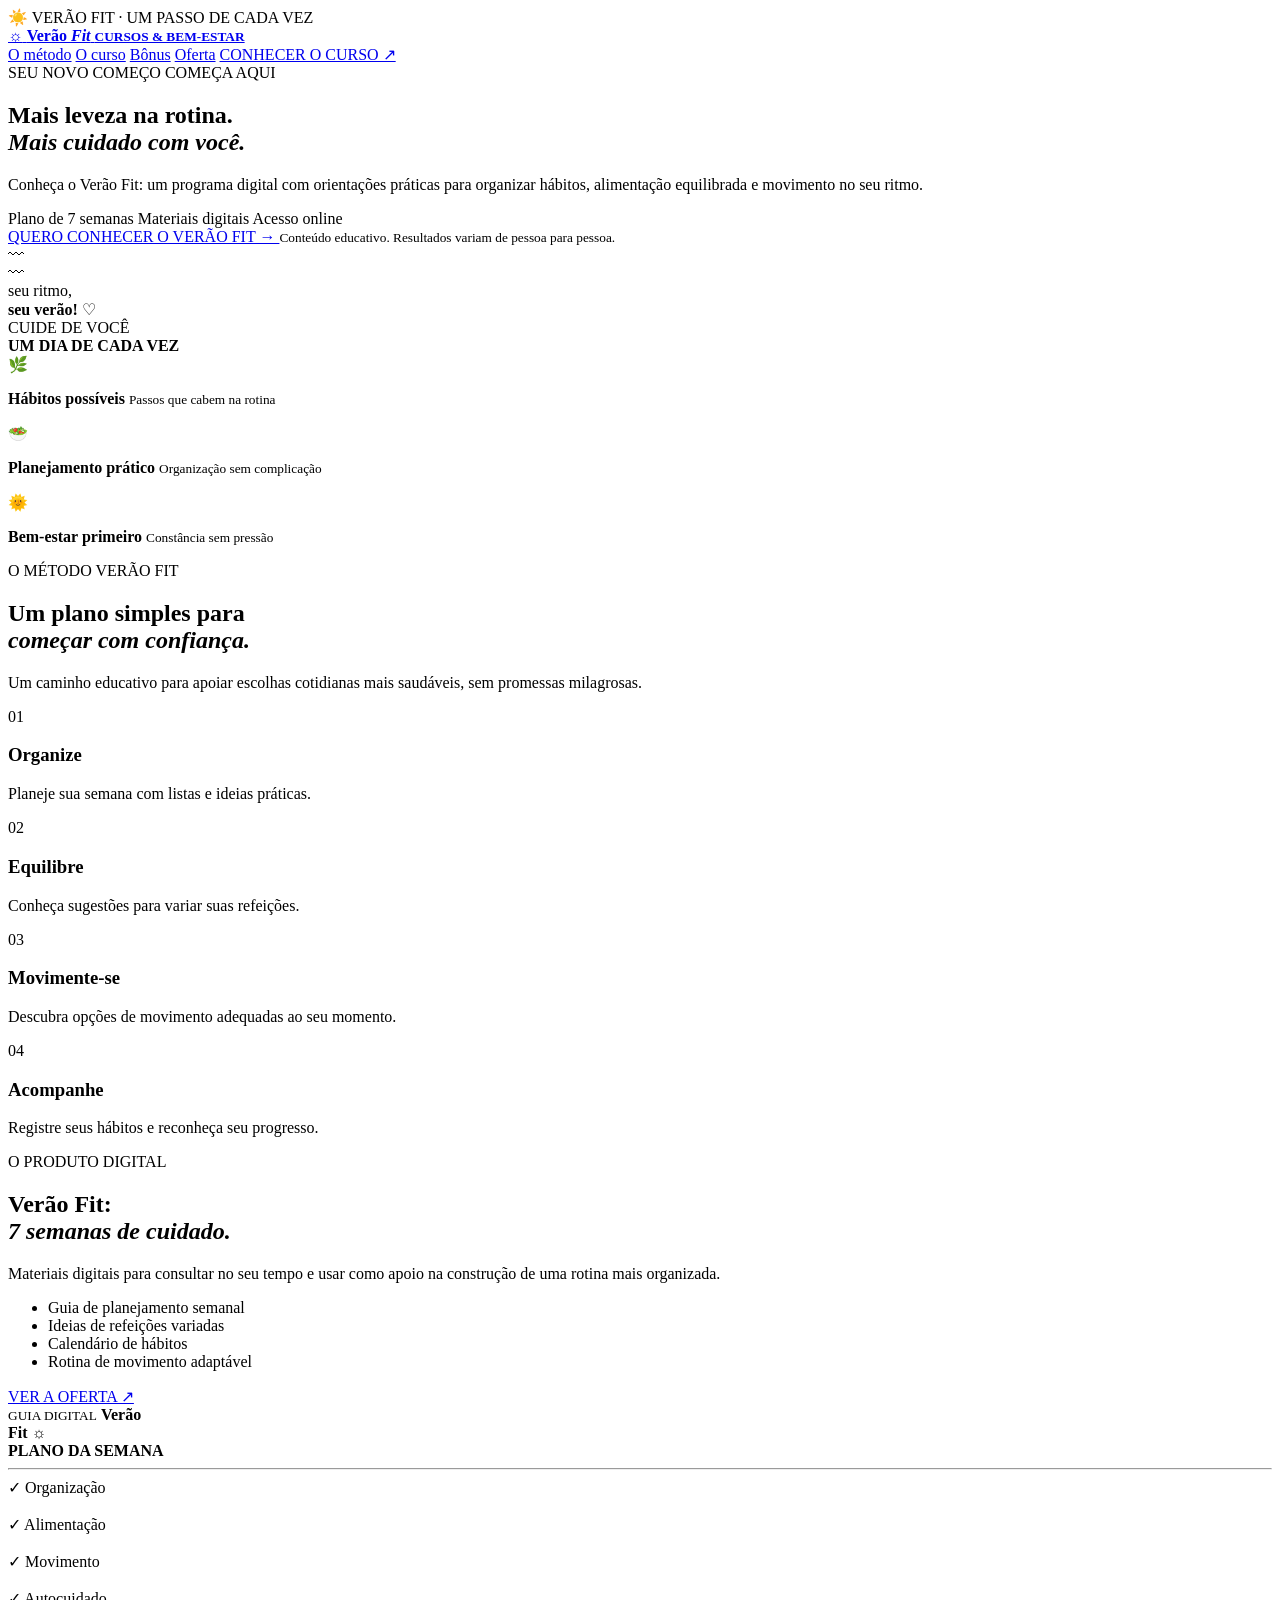
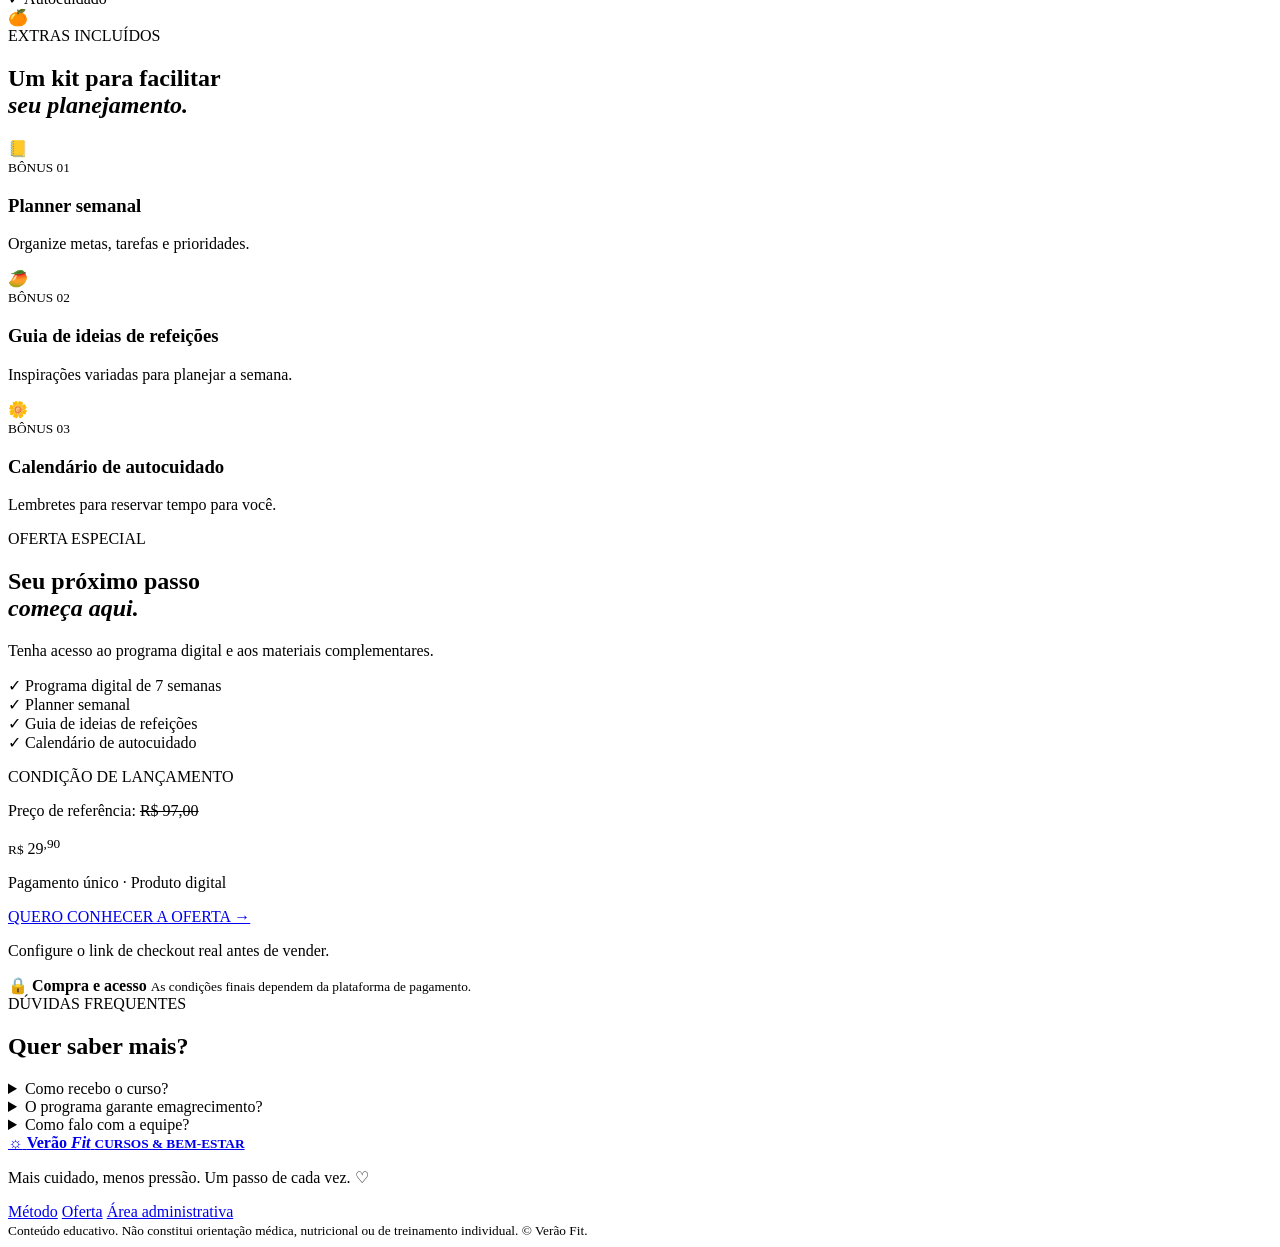
==== index.html @ 5f048719 "Add initial HTML structure for Verão Fit website" ====
<!DOCTYPE html>
<html lang="pt-BR">
<head>
  <meta charset="UTF-8">
  <meta name="viewport" content="width=device-width, initial-scale=1.0">
  <meta name="theme-color" content="#ff4f68">

  <title>Verão Fit | Cursos e Bem-estar</title>

  <link rel="stylesheet" href="style.css">
</head>

<body>

  <div class="topline">
    ☀️ VERÃO FIT · UM PASSO DE CADA VEZ
  </div>

  <header class="header">

    <a class="logo" href="index.html">
      <span>☼</span>
      <b>
        Verão <i>Fit</i>
        <small>CURSOS & BEM-ESTAR</small>
      </b>
    </a>

    <nav class="nav">
      <a href="#metodo">O método</a>
      <a href="#conteudo">O curso</a>
      <a href="#bonus">Bônus</a>
      <a href="#oferta">Oferta</a>
      <a class="btn btn-mini" href="#oferta">
        CONHECER O CURSO ↗
      </a>
    </nav>

  </header>

  <main>

    <section class="hero" id="inicio">

      <div class="hero-content">

        <span class="pill">
          SEU NOVO COMEÇO COMEÇA AQUI
        </span>

        <h1>
          Mais leveza na rotina.<br>
          <em>Mais cuidado com você.</em>
        </h1>

        <p>
          Conheça o Verão Fit: um programa digital com
          orientações práticas para organizar hábitos,
          alimentação equilibrada e movimento no seu ritmo.
        </p>

        <div class="hero-tags">
          <span>Plano de 7 semanas</span>
          <span>Materiais digitais</span>
          <span>Acesso online</span>
        </div>

        <a class="btn" href="#oferta">
          QUERO CONHECER O VERÃO FIT →
        </a>

        <small class="note">
          Conteúdo educativo. Resultados variam de pessoa para pessoa.
        </small>

      </div>

      <div class="hero-visual">

        <div class="sun"></div>
        <div class="palm-leaf leaf-a">〰</div>
        <div class="palm-leaf leaf-b">〰</div>
        <div class="ocean"></div>
        <div class="beach"></div>

        <div class="sticker">
          seu ritmo,<br>
          <strong>seu verão!</strong> ♡
        </div>

        <div class="visual-label">
          CUIDE DE VOCÊ<br>
          <b>UM DIA DE CADA VEZ</b>
        </div>

      </div>

    </section>

    <section class="benefits">

      <div>
        <span>🌿</span>
        <p>
          <b>Hábitos possíveis</b>
          <small>Passos que cabem na rotina</small>
        </p>
      </div>

      <div>
        <span>🥗</span>
        <p>
          <b>Planejamento prático</b>
          <small>Organização sem complicação</small>
        </p>
      </div>

      <div>
        <span>🌞</span>
        <p>
          <b>Bem-estar primeiro</b>
          <small>Constância sem pressão</small>
        </p>
      </div>

    </section>

    <section class="section" id="metodo">

      <div class="section-title">

        <label>O MÉTODO VERÃO FIT</label>

        <h2>
          Um plano simples para<br>
          <em>começar com confiança.</em>
        </h2>

        <p>
          Um caminho educativo para apoiar escolhas
          cotidianas mais saudáveis, sem promessas milagrosas.
        </p>

      </div>

      <div class="steps">

        <article>
          <span>01</span>
          <h3>Organize</h3>
          <p>
            Planeje sua semana com listas e ideias práticas.
          </p>
        </article>

        <article>
          <span>02</span>
          <h3>Equilibre</h3>
          <p>
            Conheça sugestões para variar suas refeições.
          </p>
        </article>

        <article>
          <span>03</span>
          <h3>Movimente-se</h3>
          <p>
            Descubra opções de movimento adequadas ao seu momento.
          </p>
        </article>

        <article>
          <span>04</span>
          <h3>Acompanhe</h3>
          <p>
            Registre seus hábitos e reconheça seu progresso.
          </p>
        </article>

      </div>

    </section>

    <section class="course" id="conteudo">

      <div>

        <label>O PRODUTO DIGITAL</label>

        <h2>
          Verão Fit:<br>
          <em>7 semanas de cuidado.</em>
        </h2>

        <p>
          Materiais digitais para consultar no seu tempo
          e usar como apoio na construção de uma rotina
          mais organizada.
        </p>

        <ul>
          <li>Guia de planejamento semanal</li>
          <li>Ideias de refeições variadas</li>
          <li>Calendário de hábitos</li>
          <li>Rotina de movimento adaptável</li>
        </ul>

        <a class="btn btn-yellow" href="#oferta">
          VER A OFERTA ↗
        </a>

      </div>

      <div class="product-art">

        <div class="book">
          <small>GUIA DIGITAL</small>
          <b>Verão<br>Fit</b>
          <span>☼</span>
          <div class="waves"></div>
        </div>

        <div class="phone">
          <div class="speaker"></div>

          <b>PLANO DA SEMANA</b>
          <hr>

          ✓ Organização<br><br>
          ✓ Alimentação<br><br>
          ✓ Movimento<br><br>
          ✓ Autocuidado
        </div>

        <div class="fruit">🍊</div>

      </div>

    </section>

    <section class="section bonus" id="bonus">

      <div class="section-title">

        <label>EXTRAS INCLUÍDOS</label>

        <h2>
          Um kit para facilitar<br>
          <em>seu planejamento.</em>
        </h2>

      </div>

      <div class="bonus-grid">

        <article>
          <span>📒</span>
          <div>
            <small>BÔNUS 01</small>
            <h3>Planner semanal</h3>
            <p>Organize metas, tarefas e prioridades.</p>
          </div>
        </article>

        <article>
          <span>🥭</span>
          <div>
            <small>BÔNUS 02</small>
            <h3>Guia de ideias de refeições</h3>
            <p>Inspirações variadas para planejar a semana.</p>
          </div>
        </article>

        <article>
          <span>🌼</span>
          <div>
            <small>BÔNUS 03</small>
            <h3>Calendário de autocuidado</h3>
            <p>Lembretes para reservar tempo para você.</p>
          </div>
        </article>

      </div>

    </section>

    <section class="offer" id="oferta">

      <div>

        <label>OFERTA ESPECIAL</label>

        <h2>
          Seu próximo passo<br>
          <em>começa aqui.</em>
        </h2>

        <p>
          Tenha acesso ao programa digital e aos
          materiais complementares.
        </p>

        <p class="offer-check">
          ✓ Programa digital de 7 semanas<br>
          ✓ Planner semanal<br>
          ✓ Guia de ideias de refeições<br>
          ✓ Calendário de autocuidado
        </p>

      </div>

      <div class="price-card">

        <span class="offer-tag">
          CONDIÇÃO DE LANÇAMENTO
        </span>

        <p class="old">
          Preço de referência:
          <s>R$ 97,00</s>
        </p>

        <div class="price">
          <small>R$</small> 29<sup>,90</sup>
        </div>

        <p class="pay-caption">
          Pagamento único · Produto digital
        </p>

        <a class="btn full" id="buy-link" href="#contato">
          QUERO CONHECER A OFERTA →
        </a>

        <p class="micro">
          Configure o link de checkout real antes de vender.
        </p>

        <div class="safe">
          🔒
          <span>
            <b>Compra e acesso</b>
            <small>
              As condições finais dependem da plataforma de pagamento.
            </small>
          </span>
        </div>

      </div>

    </section>

    <section class="faq section">

      <div class="section-title">
        <label>DÚVIDAS FREQUENTES</label>
        <h2>Quer saber mais?</h2>
      </div>

      <details>
        <summary>Como recebo o curso?</summary>
        <p>
          O acesso deve ser configurado na plataforma de venda escolhida.
        </p>
      </details>

      <details>
        <summary>O programa garante emagrecimento?</summary>
        <p>
          Não há garantia de perda de peso. O conteúdo é educativo
          e não substitui acompanhamento individual de profissionais de saúde.
        </p>
      </details>

      <details>
        <summary>Como falo com a equipe?</summary>
        <p>
          Adicione seu e-mail ou canal oficial de atendimento
          antes de publicar o site.
        </p>
      </details>

    </section>

  </main>

  <footer class="footer">

    <a class="logo foot-logo" href="#inicio">
      <span>☼</span>
      <b>
        Verão <i>Fit</i>
        <small>CURSOS & BEM-ESTAR</small>
      </b>
    </a>

    <p>
      Mais cuidado, menos pressão.
      Um passo de cada vez. ♡
    </p>

    <div>
      <a href="#metodo">Método</a>
      <a href="#oferta">Oferta</a>
      <a href="admin-login.html">Área administrativa</a>
    </div>

    <small class="legal">
      Conteúdo educativo. Não constitui orientação médica,
      nutricional ou de treinamento individual.
      © <span id="year"></span> Verão Fit.
    </small>

  </footer>

  <script src="js/site.js"></script>

</body>
</html>
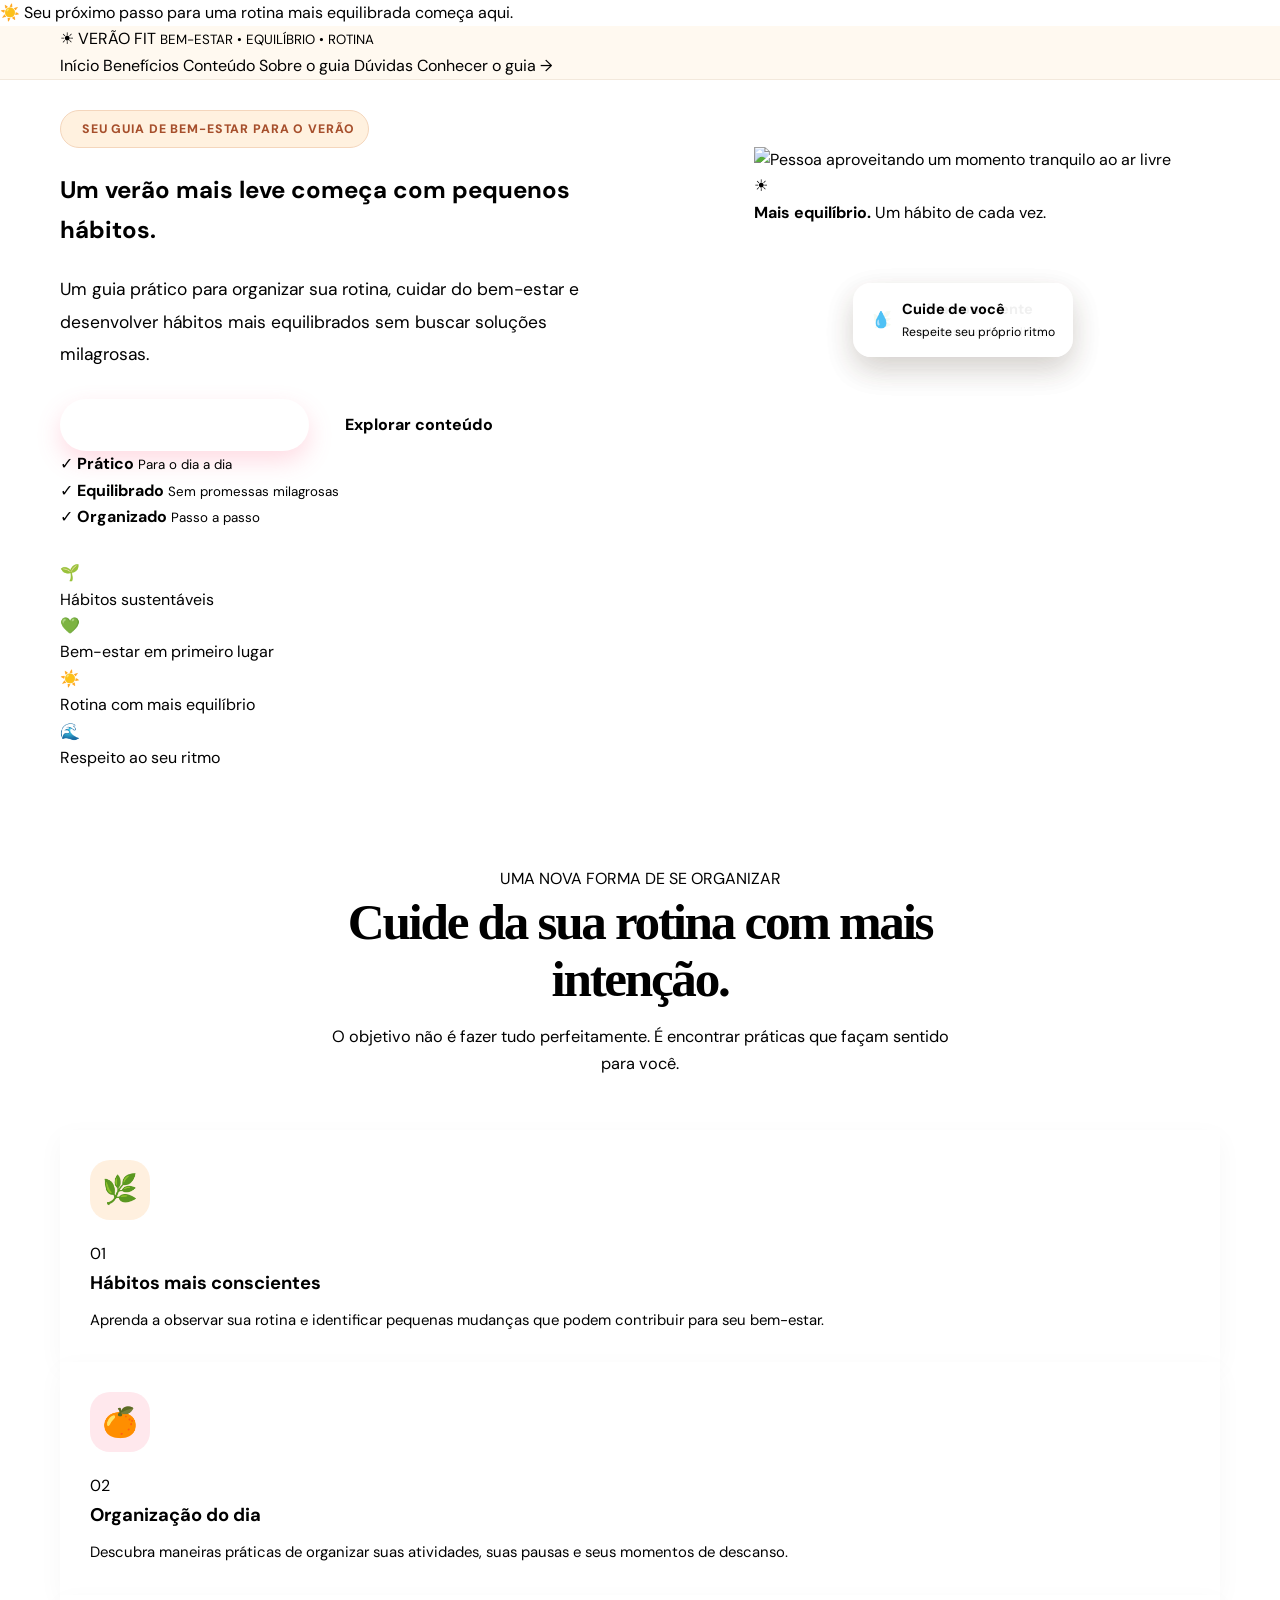
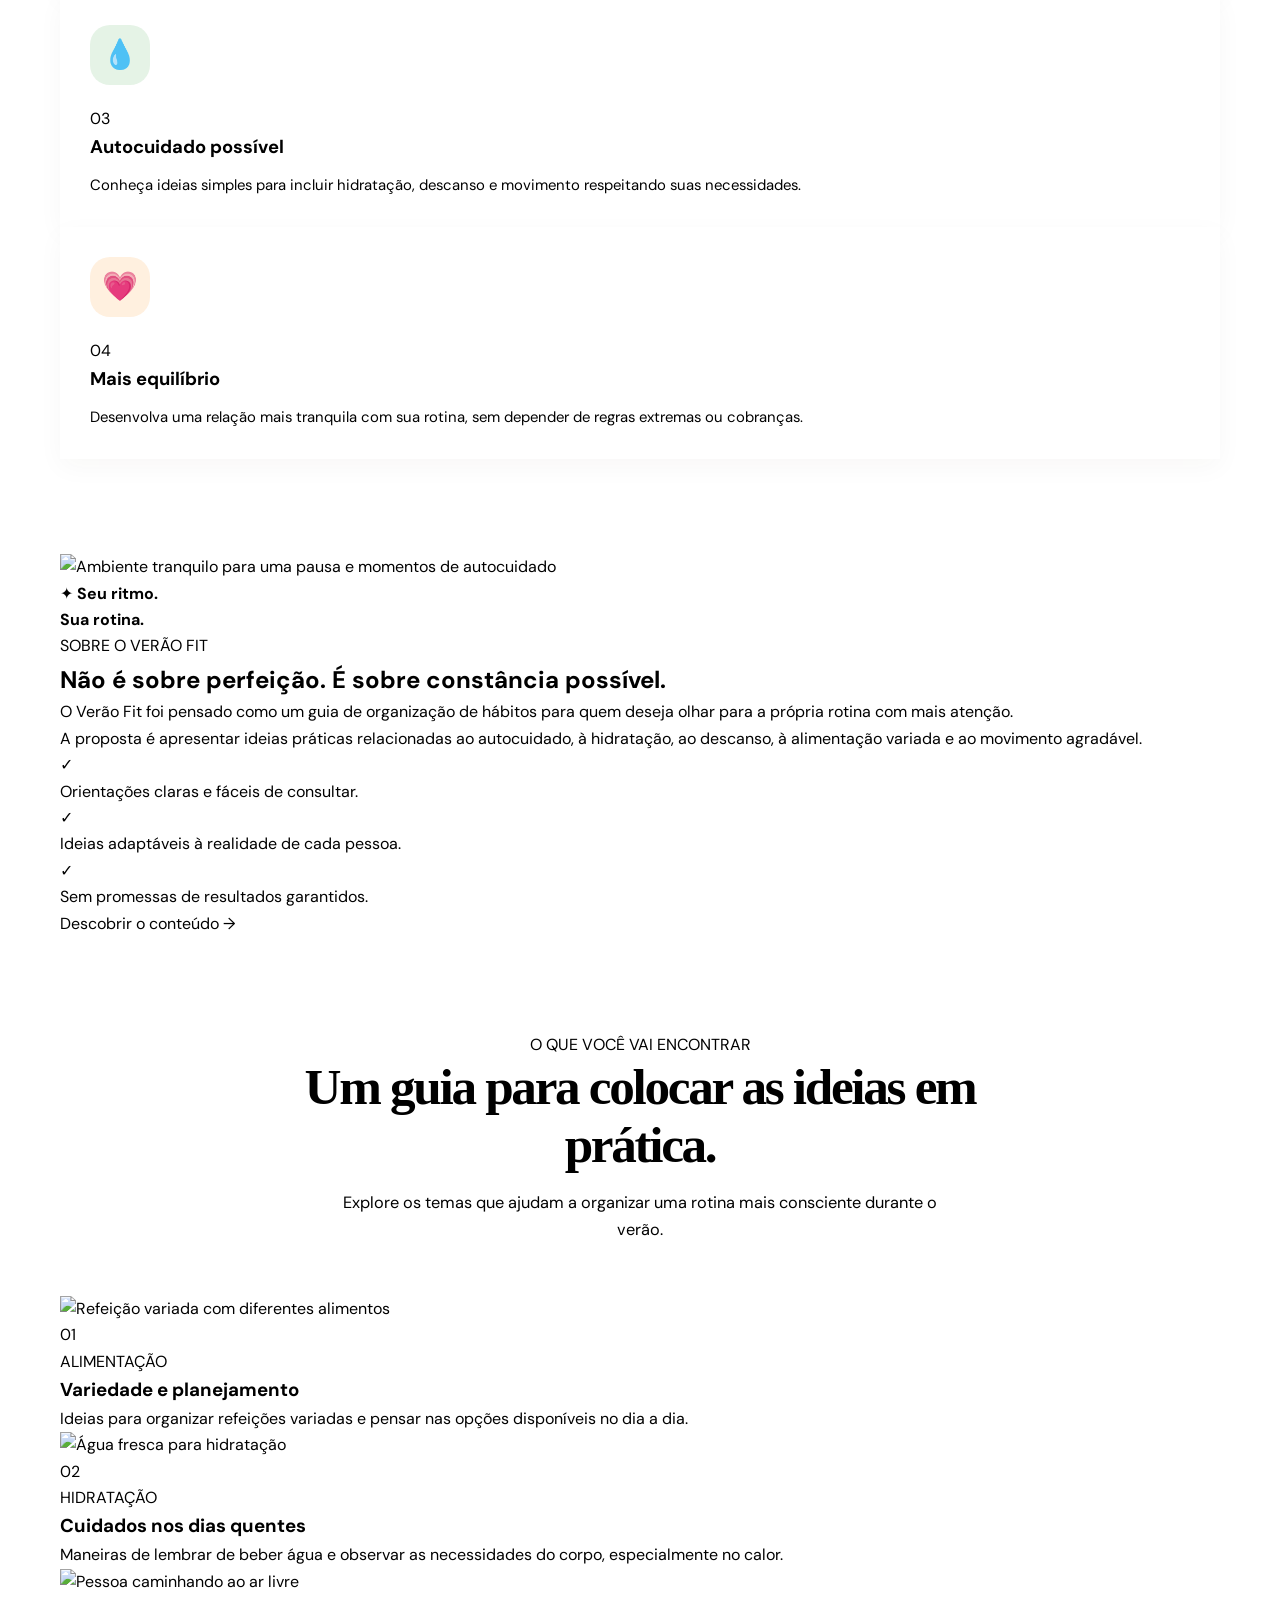
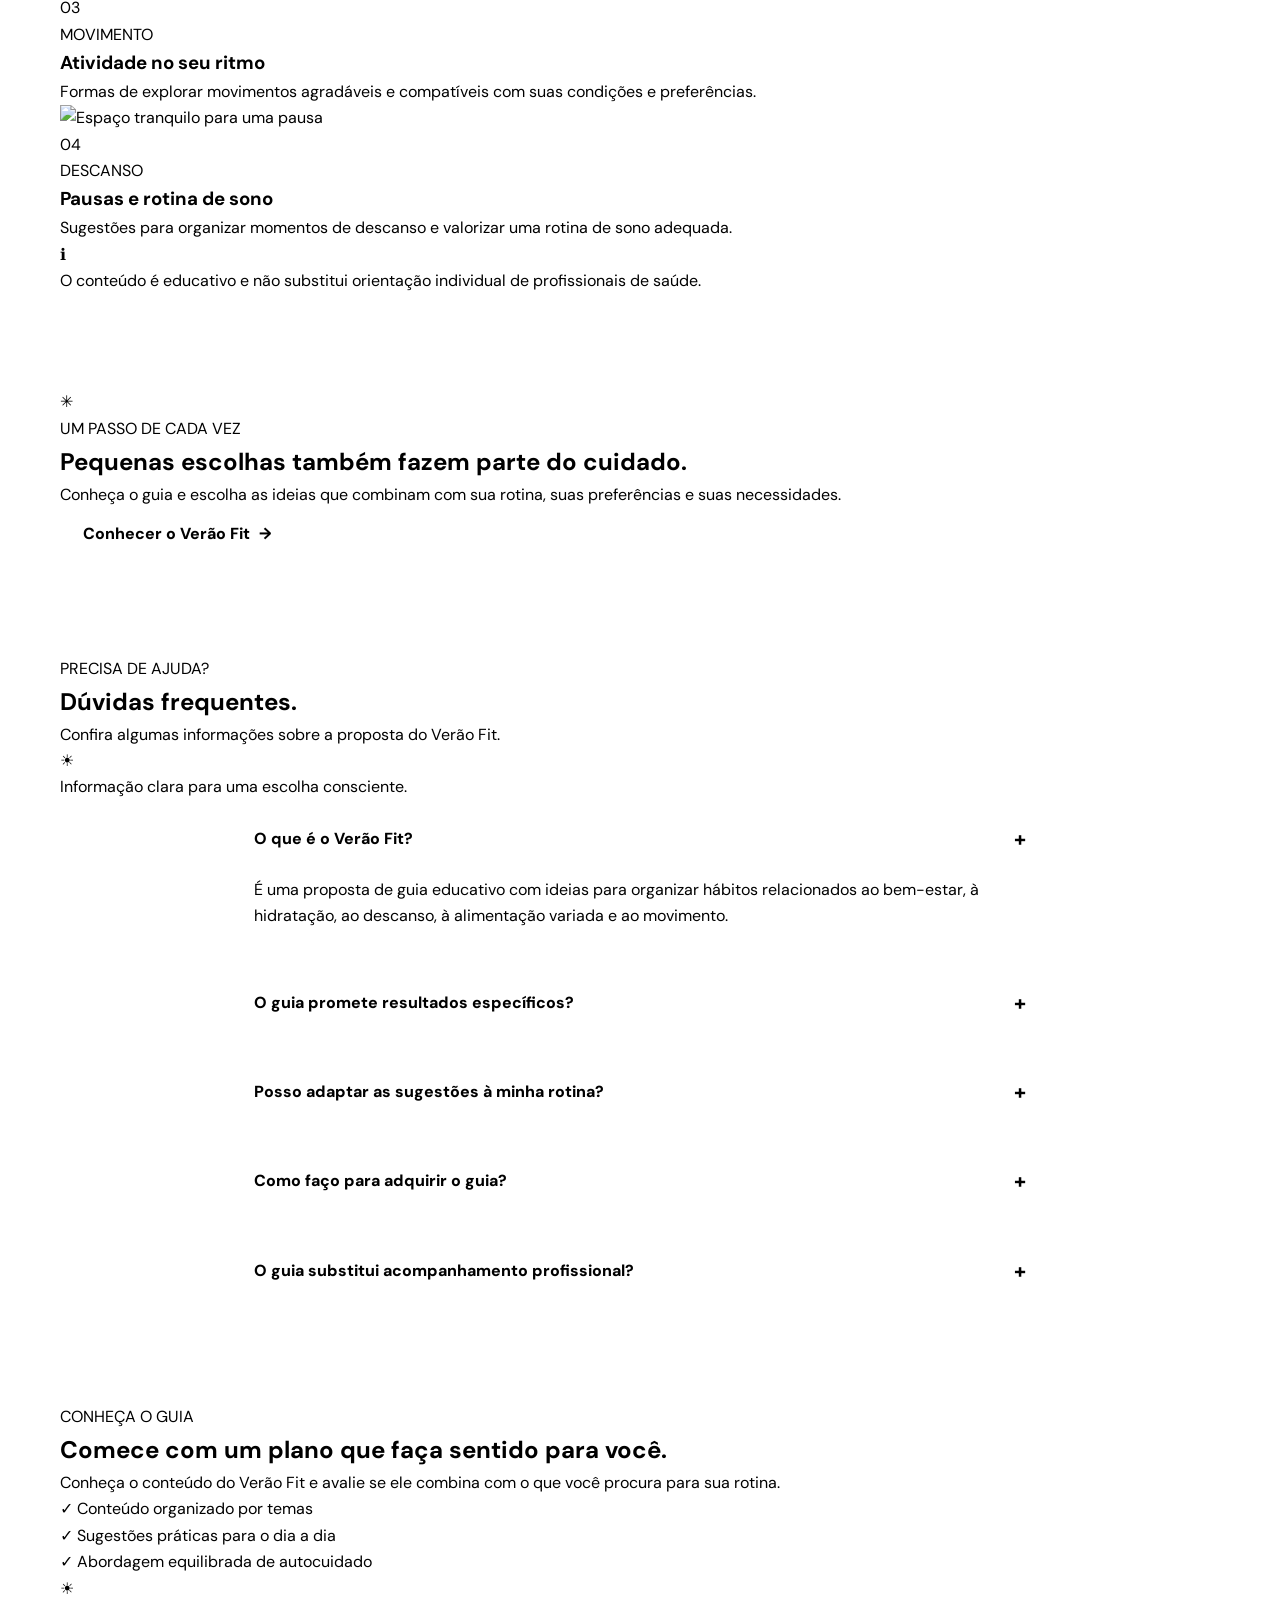
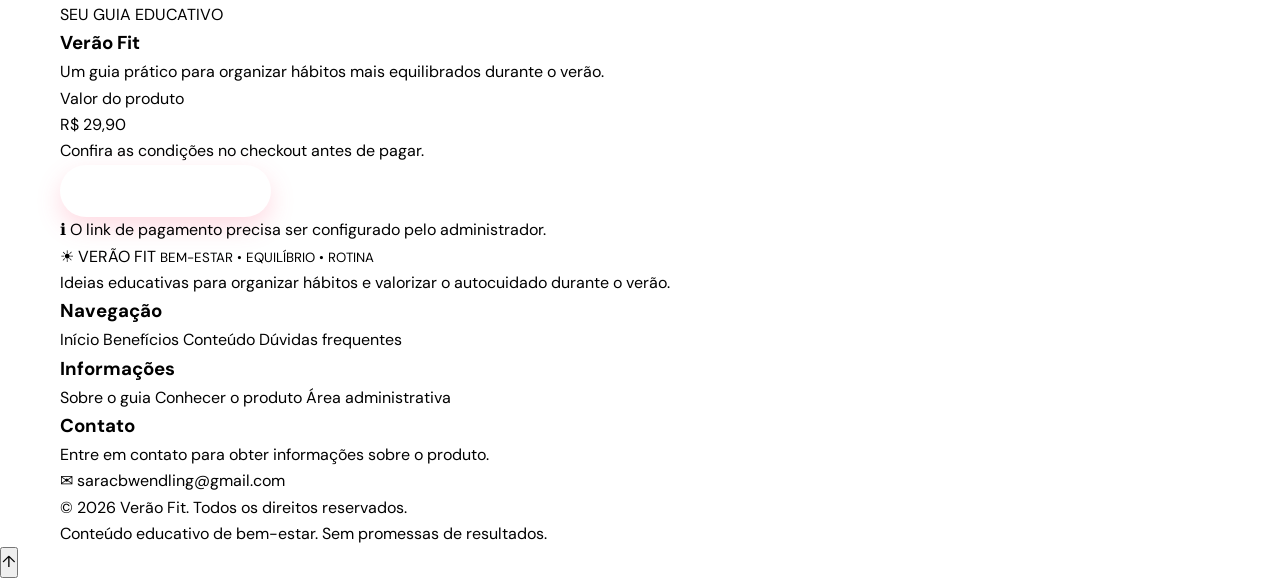
==== commit e9eb8b51: "Change greeting from 'Hello' to 'Goodbye'" ====
--- a/index.html
+++ b/index.html
@@ -3,417 +3,947 @@
 <head>
   <meta charset="UTF-8">
   <meta name="viewport" content="width=device-width, initial-scale=1.0">
-  <meta name="theme-color" content="#ff4f68">
-
-  <title>Verão Fit | Cursos e Bem-estar</title>
+
+  <meta
+    name="description"
+    content="Conheça o Verão Fit: um guia prático para organizar hábitos equilibrados, cuidar do bem-estar e aproveitar o verão com mais disposição."
+  >
+
+  <meta name="theme-color" content="#123c32">
+
+  <title>Verão Fit | Hábitos equilibrados para o verão</title>
 
   <link rel="stylesheet" href="style.css">
+  <link rel="icon" href="data:,">
+
+  <link rel="preconnect" href="https://fonts.googleapis.com">
+  <link rel="preconnect" href="https://fonts.gstatic.com" crossorigin>
+
+  <link
+    href="https://fonts.googleapis.com/css2?family=DM+Sans:wght@400;500;600;700&family=Manrope:wght@400;500;600;700;800&display=swap"
+    rel="stylesheet"
+  >
 </head>
 
 <body>
 
-  <div class="topline">
-    ☀️ VERÃO FIT · UM PASSO DE CADA VEZ
+  <!-- BARRA SUPERIOR -->
+  <div class="announcement-bar">
+    <p>
+      ☀️ Seu próximo passo para uma rotina mais equilibrada começa aqui.
+    </p>
   </div>
 
-  <header class="header">
-
-    <a class="logo" href="index.html">
-      <span>☼</span>
-      <b>
-        Verão <i>Fit</i>
-        <small>CURSOS & BEM-ESTAR</small>
-      </b>
-    </a>
-
-    <nav class="nav">
-      <a href="#metodo">O método</a>
-      <a href="#conteudo">O curso</a>
-      <a href="#bonus">Bônus</a>
-      <a href="#oferta">Oferta</a>
-      <a class="btn btn-mini" href="#oferta">
-        CONHECER O CURSO ↗
+  <!-- CABEÇALHO -->
+  <header class="site-header">
+
+    <div class="container header-container">
+
+      <a href="#inicio" class="brand" aria-label="Verão Fit - Início">
+
+        <span class="brand-icon">☀</span>
+
+        <span class="brand-text">
+          VERÃO FIT
+          <small>BEM-ESTAR • EQUILÍBRIO • ROTINA</small>
+        </span>
+
       </a>
-    </nav>
+
+      <button
+        type="button"
+        id="mobile-menu-button"
+        class="mobile-menu-button"
+        aria-label="Abrir menu"
+        aria-expanded="false"
+        aria-controls="nav-links"
+      >
+        ☰
+      </button>
+
+      <nav id="nav-links" class="main-navigation">
+
+        <a href="#inicio">Início</a>
+
+        <a href="#beneficios">Benefícios</a>
+
+        <a href="#conteudo">Conteúdo</a>
+
+        <a href="#sobre">Sobre o guia</a>
+
+        <a href="#duvidas">Dúvidas</a>
+
+        <a href="#comprar" class="nav-cta">
+          Conhecer o guia
+          <span>→</span>
+        </a>
+
+      </nav>
+
+    </div>
 
   </header>
 
   <main>
 
-    <section class="hero" id="inicio">
-
-      <div class="hero-content">
-
-        <span class="pill">
-          SEU NOVO COMEÇO COMEÇA AQUI
-        </span>
-
-        <h1>
-          Mais leveza na rotina.<br>
-          <em>Mais cuidado com você.</em>
-        </h1>
+    <!-- HERO -->
+    <section class="hero-section" id="inicio">
+
+      <div class="container hero-grid">
+
+        <div class="hero-content">
+
+          <span class="eyebrow">
+            <span class="eyebrow-dot"></span>
+            SEU GUIA DE BEM-ESTAR PARA O VERÃO
+          </span>
+
+          <h1>
+            Um verão mais leve começa com
+            <span>pequenos hábitos.</span>
+          </h1>
+
+          <p class="hero-description" data-course-description>
+            Um guia prático para organizar sua rotina, cuidar do bem-estar
+            e desenvolver hábitos mais equilibrados sem buscar soluções
+            milagrosas.
+          </p>
+
+          <div class="hero-actions">
+
+            <a href="#comprar" class="button button-primary">
+              Quero conhecer o guia
+              <span>→</span>
+            </a>
+
+            <a href="#conteudo" class="button button-secondary">
+              Explorar conteúdo
+            </a>
+
+          </div>
+
+          <div class="hero-highlights">
+
+            <div class="hero-highlight">
+              <span class="highlight-icon">✓</span>
+
+              <span>
+                <strong>Prático</strong>
+                <small>Para o dia a dia</small>
+              </span>
+            </div>
+
+            <div class="hero-highlight">
+              <span class="highlight-icon">✓</span>
+
+              <span>
+                <strong>Equilibrado</strong>
+                <small>Sem promessas milagrosas</small>
+              </span>
+            </div>
+
+            <div class="hero-highlight">
+              <span class="highlight-icon">✓</span>
+
+              <span>
+                <strong>Organizado</strong>
+                <small>Passo a passo</small>
+              </span>
+            </div>
+
+          </div>
+
+        </div>
+
+        <!-- IMAGEM PRINCIPAL -->
+        <div class="hero-visual">
+
+          <div class="hero-image-frame">
+
+            <img
+              src="https://images.unsplash.com/photo-1506126613408-eca07ce68773?auto=format&fit=crop&w=1100&q=85"
+              alt="Pessoa aproveitando um momento tranquilo ao ar livre"
+              class="hero-image"
+              fetchpriority="high"
+            >
+
+            <div class="hero-image-overlay"></div>
+
+            <div class="hero-image-caption">
+
+              <span class="caption-icon">☀</span>
+
+              <div>
+                <strong>Mais equilíbrio.</strong>
+                <span>Um hábito de cada vez.</span>
+              </div>
+
+            </div>
+
+          </div>
+
+          <div class="floating-card floating-card-top">
+            <span class="floating-card-icon">🌿</span>
+
+            <div>
+              <strong>Rotina consciente</strong>
+              <small>Pequenas escolhas diárias</small>
+            </div>
+          </div>
+
+          <div class="floating-card floating-card-bottom">
+            <span class="floating-card-icon">💧</span>
+
+            <div>
+              <strong>Cuide de você</strong>
+              <small>Respeite seu próprio ritmo</small>
+            </div>
+          </div>
+
+          <div class="hero-decoration hero-decoration-one"></div>
+          <div class="hero-decoration hero-decoration-two"></div>
+
+        </div>
+
+      </div>
+
+      <div class="hero-bottom-decoration"></div>
+
+    </section>
+
+    <!-- FAIXA DE VALORES -->
+    <section class="values-strip" aria-label="Valores do Verão Fit">
+
+      <div class="container values-grid">
+
+        <div class="value-item">
+          <span>🌱</span>
+          <p>Hábitos sustentáveis</p>
+        </div>
+
+        <div class="value-item">
+          <span>💚</span>
+          <p>Bem-estar em primeiro lugar</p>
+        </div>
+
+        <div class="value-item">
+          <span>☀️</span>
+          <p>Rotina com mais equilíbrio</p>
+        </div>
+
+        <div class="value-item">
+          <span>🌊</span>
+          <p>Respeito ao seu ritmo</p>
+        </div>
+
+      </div>
+
+    </section>
+
+    <!-- BENEFÍCIOS -->
+    <section class="section benefits-section" id="beneficios">
+
+      <div class="container">
+
+        <div class="section-heading">
+
+          <span class="section-label">
+            UMA NOVA FORMA DE SE ORGANIZAR
+          </span>
+
+          <h2>
+            Cuide da sua rotina com
+            <span>mais intenção.</span>
+          </h2>
+
+          <p>
+            O objetivo não é fazer tudo perfeitamente.
+            É encontrar práticas que façam sentido para você.
+          </p>
+
+        </div>
+
+        <div class="benefits-grid">
+
+          <article class="benefit-card">
+
+            <div class="benefit-icon icon-green">
+              🌿
+            </div>
+
+            <span class="benefit-number">01</span>
+
+            <h3>Hábitos mais conscientes</h3>
+
+            <p>
+              Aprenda a observar sua rotina e identificar pequenas
+              mudanças que podem contribuir para seu bem-estar.
+            </p>
+
+            <div class="benefit-bottom-line"></div>
+
+          </article>
+
+          <article class="benefit-card">
+
+            <div class="benefit-icon icon-orange">
+              🍊
+            </div>
+
+            <span class="benefit-number">02</span>
+
+            <h3>Organização do dia</h3>
+
+            <p>
+              Descubra maneiras práticas de organizar suas atividades,
+              suas pausas e seus momentos de descanso.
+            </p>
+
+            <div class="benefit-bottom-line"></div>
+
+          </article>
+
+          <article class="benefit-card">
+
+            <div class="benefit-icon icon-blue">
+              💧
+            </div>
+
+            <span class="benefit-number">03</span>
+
+            <h3>Autocuidado possível</h3>
+
+            <p>
+              Conheça ideias simples para incluir hidratação,
+              descanso e movimento respeitando suas necessidades.
+            </p>
+
+            <div class="benefit-bottom-line"></div>
+
+          </article>
+
+          <article class="benefit-card">
+
+            <div class="benefit-icon icon-pink">
+              💗
+            </div>
+
+            <span class="benefit-number">04</span>
+
+            <h3>Mais equilíbrio</h3>
+
+            <p>
+              Desenvolva uma relação mais tranquila com sua rotina,
+              sem depender de regras extremas ou cobranças.
+            </p>
+
+            <div class="benefit-bottom-line"></div>
+
+          </article>
+
+        </div>
+
+      </div>
+
+    </section>
+
+    <!-- BANNER EDITORIAL -->
+    <section class="editorial-section" id="sobre">
+
+      <div class="container editorial-grid">
+
+        <div class="editorial-visual">
+
+          <img
+            src="https://images.unsplash.com/photo-1499209974431-9dddcece7f88?auto=format&fit=crop&w=1000&q=85"
+            alt="Ambiente tranquilo para uma pausa e momentos de autocuidado"
+            loading="lazy"
+          >
+
+          <div class="editorial-sticker">
+            <span>✦</span>
+            <strong>Seu ritmo.<br>Sua rotina.</strong>
+          </div>
+
+        </div>
+
+        <div class="editorial-content">
+
+          <span class="section-label">
+            SOBRE O VERÃO FIT
+          </span>
+
+          <h2>
+            Não é sobre perfeição.
+            <span>É sobre constância possível.</span>
+          </h2>
+
+          <p>
+            O Verão Fit foi pensado como um guia de organização de hábitos
+            para quem deseja olhar para a própria rotina com mais atenção.
+          </p>
+
+          <p>
+            A proposta é apresentar ideias práticas relacionadas ao
+            autocuidado, à hidratação, ao descanso, à alimentação variada
+            e ao movimento agradável.
+          </p>
+
+          <div class="editorial-points">
+
+            <div class="editorial-point">
+              <span>✓</span>
+              <p>Orientações claras e fáceis de consultar.</p>
+            </div>
+
+            <div class="editorial-point">
+              <span>✓</span>
+              <p>Ideias adaptáveis à realidade de cada pessoa.</p>
+            </div>
+
+            <div class="editorial-point">
+              <span>✓</span>
+              <p>Sem promessas de resultados garantidos.</p>
+            </div>
+
+          </div>
+
+          <a href="#conteudo" class="text-link">
+            Descobrir o conteúdo
+            <span>→</span>
+          </a>
+
+        </div>
+
+      </div>
+
+    </section>
+
+    <!-- CONTEÚDO DO GUIA -->
+    <section class="section content-section" id="conteudo">
+
+      <div class="container">
+
+        <div class="section-heading">
+
+          <span class="section-label">
+            O QUE VOCÊ VAI ENCONTRAR
+          </span>
+
+          <h2>
+            Um guia para colocar
+            <span>as ideias em prática.</span>
+          </h2>
+
+          <p>
+            Explore os temas que ajudam a organizar uma rotina
+            mais consciente durante o verão.
+          </p>
+
+        </div>
+
+        <div class="content-grid">
+
+          <article class="content-card">
+
+            <div class="content-card-image image-food">
+              <img
+                src="https://images.unsplash.com/photo-1490645935967-10de6ba17061?auto=format&fit=crop&w=800&q=85"
+                alt="Refeição variada com diferentes alimentos"
+                loading="lazy"
+              >
+
+              <span class="content-card-number">01</span>
+            </div>
+
+            <div class="content-card-body">
+
+              <span class="content-category">ALIMENTAÇÃO</span>
+
+              <h3>Variedade e planejamento</h3>
+
+              <p>
+                Ideias para organizar refeições variadas e pensar
+                nas opções disponíveis no dia a dia.
+              </p>
+
+            </div>
+
+          </article>
+
+          <article class="content-card">
+
+            <div class="content-card-image image-water">
+              <img
+                src="https://images.unsplash.com/photo-1548839140-29a749e1cf4d?auto=format&fit=crop&w=800&q=85"
+                alt="Água fresca para hidratação"
+                loading="lazy"
+              >
+
+              <span class="content-card-number">02</span>
+            </div>
+
+            <div class="content-card-body">
+
+              <span class="content-category">HIDRATAÇÃO</span>
+
+              <h3>Cuidados nos dias quentes</h3>
+
+              <p>
+                Maneiras de lembrar de beber água e observar
+                as necessidades do corpo, especialmente no calor.
+              </p>
+
+            </div>
+
+          </article>
+
+          <article class="content-card">
+
+            <div class="content-card-image image-movement">
+              <img
+                src="https://images.unsplash.com/photo-1476480862126-209bfaa8edc8?auto=format&fit=crop&w=800&q=85"
+                alt="Pessoa caminhando ao ar livre"
+                loading="lazy"
+              >
+
+              <span class="content-card-number">03</span>
+            </div>
+
+            <div class="content-card-body">
+
+              <span class="content-category">MOVIMENTO</span>
+
+              <h3>Atividade no seu ritmo</h3>
+
+              <p>
+                Formas de explorar movimentos agradáveis e
+                compatíveis com suas condições e preferências.
+              </p>
+
+            </div>
+
+          </article>
+
+          <article class="content-card">
+
+            <div class="content-card-image image-rest">
+              <img
+                src="https://images.unsplash.com/photo-1445116572660-236099ec97a0?auto=format&fit=crop&w=800&q=85"
+                alt="Espaço tranquilo para uma pausa"
+                loading="lazy"
+              >
+
+              <span class="content-card-number">04</span>
+            </div>
+
+            <div class="content-card-body">
+
+              <span class="content-category">DESCANSO</span>
+
+              <h3>Pausas e rotina de sono</h3>
+
+              <p>
+                Sugestões para organizar momentos de descanso
+                e valorizar uma rotina de sono adequada.
+              </p>
+
+            </div>
+
+          </article>
+
+        </div>
+
+        <div class="content-disclaimer">
+          <span>ℹ</span>
+
+          <p>
+            O conteúdo é educativo e não substitui orientação
+            individual de profissionais de saúde.
+          </p>
+        </div>
+
+      </div>
+
+    </section>
+
+    <!-- CHAMADA -->
+    <section class="mid-cta-section">
+
+      <div class="container mid-cta-container">
+
+        <div class="mid-cta-decoration" aria-hidden="true">
+          ✳
+        </div>
+
+        <div class="mid-cta-content">
+
+          <span class="mid-cta-label">
+            UM PASSO DE CADA VEZ
+          </span>
+
+          <h2>
+            Pequenas escolhas também
+            <span>fazem parte do cuidado.</span>
+          </h2>
+
+          <p>
+            Conheça o guia e escolha as ideias que combinam com
+            sua rotina, suas preferências e suas necessidades.
+          </p>
+
+          <a href="#comprar" class="button button-light">
+            Conhecer o Verão Fit
+            <span>→</span>
+          </a>
+
+        </div>
+
+      </div>
+
+    </section>
+
+    <!-- PERGUNTAS FREQUENTES -->
+    <section class="section faq-section" id="duvidas">
+
+      <div class="container faq-container">
+
+        <div class="faq-intro">
+
+          <span class="section-label">
+            PRECISA DE AJUDA?
+          </span>
+
+          <h2>
+            Dúvidas <span>frequentes.</span>
+          </h2>
+
+          <p>
+            Confira algumas informações sobre a proposta do Verão Fit.
+          </p>
+
+          <div class="faq-side-note">
+            <span>☀</span>
+            <p>Informação clara para uma escolha consciente.</p>
+          </div>
+
+        </div>
+
+        <div class="faq-list">
+
+          <article class="faq-item active">
+
+            <button
+              type="button"
+              class="faq-question"
+              aria-expanded="true"
+            >
+              <span>O que é o Verão Fit?</span>
+              <span class="faq-toggle">+</span>
+            </button>
+
+            <div class="faq-answer">
+              <p>
+                É uma proposta de guia educativo com ideias para
+                organizar hábitos relacionados ao bem-estar,
+                à hidratação, ao descanso, à alimentação variada
+                e ao movimento.
+              </p>
+            </div>
+
+          </article>
+
+          <article class="faq-item">
+
+            <button
+              type="button"
+              class="faq-question"
+              aria-expanded="false"
+            >
+              <span>O guia promete resultados específicos?</span>
+              <span class="faq-toggle">+</span>
+            </button>
+
+            <div class="faq-answer">
+              <p>
+                Não. Cada pessoa tem necessidades e circunstâncias
+                diferentes. O guia não promete emagrecimento,
+                transformações físicas ou resultados garantidos.
+              </p>
+            </div>
+
+          </article>
+
+          <article class="faq-item">
+
+            <button
+              type="button"
+              class="faq-question"
+              aria-expanded="false"
+            >
+              <span>Posso adaptar as sugestões à minha rotina?</span>
+              <span class="faq-toggle">+</span>
+            </button>
+
+            <div class="faq-answer">
+              <p>
+                Sim. As sugestões são ideias gerais que devem ser
+                adaptadas às suas necessidades, preferências e
+                condições. Você não precisa seguir uma rotina
+                rígida para cuidar de si.
+              </p>
+            </div>
+
+          </article>
+
+          <article class="faq-item">
+
+            <button
+              type="button"
+              class="faq-question"
+              aria-expanded="false"
+            >
+              <span>Como faço para adquirir o guia?</span>
+              <span class="faq-toggle">+</span>
+            </button>
+
+            <div class="faq-answer">
+              <p>
+                Utilize o botão de acesso ao produto nesta página.
+                O administrador precisa configurar um link de
+                pagamento válido antes que a compra possa ser realizada.
+              </p>
+            </div>
+
+          </article>
+
+          <article class="faq-item">
+
+            <button
+              type="button"
+              class="faq-question"
+              aria-expanded="false"
+            >
+              <span>O guia substitui acompanhamento profissional?</span>
+              <span class="faq-toggle">+</span>
+            </button>
+
+            <div class="faq-answer">
+              <p>
+                Não. O material tem finalidade educativa e não
+                substitui consultas, diagnósticos ou orientações
+                individualizadas de profissionais qualificados.
+              </p>
+            </div>
+
+          </article>
+
+        </div>
+
+      </div>
+
+    </section>
+
+    <!-- COMPRA -->
+    <section class="purchase-section" id="comprar">
+
+      <div class="container purchase-grid">
+
+        <div class="purchase-content">
+
+          <span class="purchase-label">
+            <span class="purchase-label-dot"></span>
+            CONHEÇA O GUIA
+          </span>
+
+          <h2>
+            Comece com um plano
+            <span>que faça sentido para você.</span>
+          </h2>
+
+          <p>
+            Conheça o conteúdo do Verão Fit e avalie se ele
+            combina com o que você procura para sua rotina.
+          </p>
+
+          <div class="purchase-benefits">
+
+            <div>
+              <span>✓</span>
+              Conteúdo organizado por temas
+            </div>
+
+            <div>
+              <span>✓</span>
+              Sugestões práticas para o dia a dia
+            </div>
+
+            <div>
+              <span>✓</span>
+              Abordagem equilibrada de autocuidado
+            </div>
+
+          </div>
+
+        </div>
+
+        <div class="purchase-card">
+
+          <div class="purchase-card-top">
+            <span class="purchase-card-icon">☀</span>
+
+            <div>
+              <span class="purchase-card-kicker">
+                SEU GUIA EDUCATIVO
+              </span>
+
+              <h3 data-course-name>Verão Fit</h3>
+            </div>
+          </div>
+
+          <div class="purchase-divider"></div>
+
+          <p class="purchase-card-description" data-course-description>
+            Um guia prático para organizar hábitos mais equilibrados
+            durante o verão.
+          </p>
+
+          <div class="purchase-price-area">
+
+            <span class="purchase-price-label">
+              Valor do produto
+            </span>
+
+            <div class="purchase-price">
+              <span data-course-price>R$ 29,90</span>
+            </div>
+
+            <p class="purchase-price-note">
+              Confira as condições no checkout antes de pagar.
+            </p>
+
+          </div>
+
+          <a
+            href="#"
+            class="button button-primary purchase-button"
+            data-checkout
+          >
+            Acessar checkout
+            <span>→</span>
+          </a>
+
+          <div class="purchase-security">
+            <span>ℹ</span>
+            O link de pagamento precisa ser configurado pelo administrador.
+          </div>
+
+        </div>
+
+      </div>
+
+    </section>
+
+  </main>
+
+  <!-- RODAPÉ -->
+  <footer class="site-footer">
+
+    <div class="container footer-main">
+
+      <div class="footer-brand-column">
+
+        <a href="#inicio" class="brand footer-brand">
+
+          <span class="brand-icon">☀</span>
+
+          <span class="brand-text">
+            VERÃO FIT
+            <small>BEM-ESTAR • EQUILÍBRIO • ROTINA</small>
+          </span>
+
+        </a>
 
         <p>
-          Conheça o Verão Fit: um programa digital com
-          orientações práticas para organizar hábitos,
-          alimentação equilibrada e movimento no seu ritmo.
+          Ideias educativas para organizar hábitos e valorizar
+          o autocuidado durante o verão.
         </p>
 
-        <div class="hero-tags">
-          <span>Plano de 7 semanas</span>
-          <span>Materiais digitais</span>
-          <span>Acesso online</span>
-        </div>
-
-        <a class="btn" href="#oferta">
-          QUERO CONHECER O VERÃO FIT →
+      </div>
+
+      <div class="footer-links-column">
+
+        <h3>Navegação</h3>
+
+        <a href="#inicio">Início</a>
+        <a href="#beneficios">Benefícios</a>
+        <a href="#conteudo">Conteúdo</a>
+        <a href="#duvidas">Dúvidas frequentes</a>
+
+      </div>
+
+      <div class="footer-links-column">
+
+        <h3>Informações</h3>
+
+        <a href="#sobre">Sobre o guia</a>
+        <a href="#comprar">Conhecer o produto</a>
+        <a href="admin-login.html">Área administrativa</a>
+
+      </div>
+
+      <div class="footer-contact-column">
+
+        <h3>Contato</h3>
+
+        <p>
+          Entre em contato para obter informações sobre o produto.
+        </p>
+
+        <a
+          href="mailto:saracbwendling@gmail.com"
+          data-contact-link
+        >
+          <span>✉</span>
+          <span data-contact-email>
+            saracbwendling@gmail.com
+          </span>
         </a>
 
-        <small class="note">
-          Conteúdo educativo. Resultados variam de pessoa para pessoa.
-        </small>
-
-      </div>
-
-      <div class="hero-visual">
-
-        <div class="sun"></div>
-        <div class="palm-leaf leaf-a">〰</div>
-        <div class="palm-leaf leaf-b">〰</div>
-        <div class="ocean"></div>
-        <div class="beach"></div>
-
-        <div class="sticker">
-          seu ritmo,<br>
-          <strong>seu verão!</strong> ♡
-        </div>
-
-        <div class="visual-label">
-          CUIDE DE VOCÊ<br>
-          <b>UM DIA DE CADA VEZ</b>
-        </div>
-
-      </div>
-
-    </section>
-
-    <section class="benefits">
-
-      <div>
-        <span>🌿</span>
+      </div>
+
+    </div>
+
+    <div class="footer-bottom">
+
+      <div class="container footer-bottom-content">
+
         <p>
-          <b>Hábitos possíveis</b>
-          <small>Passos que cabem na rotina</small>
+          © <span id="current-year"></span> Verão Fit.
+          Todos os direitos reservados.
         </p>
-      </div>
-
-      <div>
-        <span>🥗</span>
+
         <p>
-          <b>Planejamento prático</b>
-          <small>Organização sem complicação</small>
+          Conteúdo educativo de bem-estar. Sem promessas de resultados.
         </p>
-      </div>
-
-      <div>
-        <span>🌞</span>
-        <p>
-          <b>Bem-estar primeiro</b>
-          <small>Constância sem pressão</small>
-        </p>
-      </div>
-
-    </section>
-
-    <section class="section" id="metodo">
-
-      <div class="section-title">
-
-        <label>O MÉTODO VERÃO FIT</label>
-
-        <h2>
-          Um plano simples para<br>
-          <em>começar com confiança.</em>
-        </h2>
-
-        <p>
-          Um caminho educativo para apoiar escolhas
-          cotidianas mais saudáveis, sem promessas milagrosas.
-        </p>
-
-      </div>
-
-      <div class="steps">
-
-        <article>
-          <span>01</span>
-          <h3>Organize</h3>
-          <p>
-            Planeje sua semana com listas e ideias práticas.
-          </p>
-        </article>
-
-        <article>
-          <span>02</span>
-          <h3>Equilibre</h3>
-          <p>
-            Conheça sugestões para variar suas refeições.
-          </p>
-        </article>
-
-        <article>
-          <span>03</span>
-          <h3>Movimente-se</h3>
-          <p>
-            Descubra opções de movimento adequadas ao seu momento.
-          </p>
-        </article>
-
-        <article>
-          <span>04</span>
-          <h3>Acompanhe</h3>
-          <p>
-            Registre seus hábitos e reconheça seu progresso.
-          </p>
-        </article>
-
-      </div>
-
-    </section>
-
-    <section class="course" id="conteudo">
-
-      <div>
-
-        <label>O PRODUTO DIGITAL</label>
-
-        <h2>
-          Verão Fit:<br>
-          <em>7 semanas de cuidado.</em>
-        </h2>
-
-        <p>
-          Materiais digitais para consultar no seu tempo
-          e usar como apoio na construção de uma rotina
-          mais organizada.
-        </p>
-
-        <ul>
-          <li>Guia de planejamento semanal</li>
-          <li>Ideias de refeições variadas</li>
-          <li>Calendário de hábitos</li>
-          <li>Rotina de movimento adaptável</li>
-        </ul>
-
-        <a class="btn btn-yellow" href="#oferta">
-          VER A OFERTA ↗
-        </a>
-
-      </div>
-
-      <div class="product-art">
-
-        <div class="book">
-          <small>GUIA DIGITAL</small>
-          <b>Verão<br>Fit</b>
-          <span>☼</span>
-          <div class="waves"></div>
-        </div>
-
-        <div class="phone">
-          <div class="speaker"></div>
-
-          <b>PLANO DA SEMANA</b>
-          <hr>
-
-          ✓ Organização<br><br>
-          ✓ Alimentação<br><br>
-          ✓ Movimento<br><br>
-          ✓ Autocuidado
-        </div>
-
-        <div class="fruit">🍊</div>
-
-      </div>
-
-    </section>
-
-    <section class="section bonus" id="bonus">
-
-      <div class="section-title">
-
-        <label>EXTRAS INCLUÍDOS</label>
-
-        <h2>
-          Um kit para facilitar<br>
-          <em>seu planejamento.</em>
-        </h2>
-
-      </div>
-
-      <div class="bonus-grid">
-
-        <article>
-          <span>📒</span>
-          <div>
-            <small>BÔNUS 01</small>
-            <h3>Planner semanal</h3>
-            <p>Organize metas, tarefas e prioridades.</p>
-          </div>
-        </article>
-
-        <article>
-          <span>🥭</span>
-          <div>
-            <small>BÔNUS 02</small>
-            <h3>Guia de ideias de refeições</h3>
-            <p>Inspirações variadas para planejar a semana.</p>
-          </div>
-        </article>
-
-        <article>
-          <span>🌼</span>
-          <div>
-            <small>BÔNUS 03</small>
-            <h3>Calendário de autocuidado</h3>
-            <p>Lembretes para reservar tempo para você.</p>
-          </div>
-        </article>
-
-      </div>
-
-    </section>
-
-    <section class="offer" id="oferta">
-
-      <div>
-
-        <label>OFERTA ESPECIAL</label>
-
-        <h2>
-          Seu próximo passo<br>
-          <em>começa aqui.</em>
-        </h2>
-
-        <p>
-          Tenha acesso ao programa digital e aos
-          materiais complementares.
-        </p>
-
-        <p class="offer-check">
-          ✓ Programa digital de 7 semanas<br>
-          ✓ Planner semanal<br>
-          ✓ Guia de ideias de refeições<br>
-          ✓ Calendário de autocuidado
-        </p>
-
-      </div>
-
-      <div class="price-card">
-
-        <span class="offer-tag">
-          CONDIÇÃO DE LANÇAMENTO
-        </span>
-
-        <p class="old">
-          Preço de referência:
-          <s>R$ 97,00</s>
-        </p>
-
-        <div class="price">
-          <small>R$</small> 29<sup>,90</sup>
-        </div>
-
-        <p class="pay-caption">
-          Pagamento único · Produto digital
-        </p>
-
-        <a class="btn full" id="buy-link" href="#contato">
-          QUERO CONHECER A OFERTA →
-        </a>
-
-        <p class="micro">
-          Configure o link de checkout real antes de vender.
-        </p>
-
-        <div class="safe">
-          🔒
-          <span>
-            <b>Compra e acesso</b>
-            <small>
-              As condições finais dependem da plataforma de pagamento.
-            </small>
-          </span>
-        </div>
-
-      </div>
-
-    </section>
-
-    <section class="faq section">
-
-      <div class="section-title">
-        <label>DÚVIDAS FREQUENTES</label>
-        <h2>Quer saber mais?</h2>
-      </div>
-
-      <details>
-        <summary>Como recebo o curso?</summary>
-        <p>
-          O acesso deve ser configurado na plataforma de venda escolhida.
-        </p>
-      </details>
-
-      <details>
-        <summary>O programa garante emagrecimento?</summary>
-        <p>
-          Não há garantia de perda de peso. O conteúdo é educativo
-          e não substitui acompanhamento individual de profissionais de saúde.
-        </p>
-      </details>
-
-      <details>
-        <summary>Como falo com a equipe?</summary>
-        <p>
-          Adicione seu e-mail ou canal oficial de atendimento
-          antes de publicar o site.
-        </p>
-      </details>
-
-    </section>
-
-  </main>
-
-  <footer class="footer">
-
-    <a class="logo foot-logo" href="#inicio">
-      <span>☼</span>
-      <b>
-        Verão <i>Fit</i>
-        <small>CURSOS & BEM-ESTAR</small>
-      </b>
-    </a>
-
-    <p>
-      Mais cuidado, menos pressão.
-      Um passo de cada vez. ♡
-    </p>
-
-    <div>
-      <a href="#metodo">Método</a>
-      <a href="#oferta">Oferta</a>
-      <a href="admin-login.html">Área administrativa</a>
+
+      </div>
+
     </div>
 
-    <small class="legal">
-      Conteúdo educativo. Não constitui orientação médica,
-      nutricional ou de treinamento individual.
-      © <span id="year"></span> Verão Fit.
-    </small>
-
   </footer>
 
-  <script src="js/site.js"></script>
+  <!-- BOTÃO VOLTAR AO TOPO -->
+  <button
+    type="button"
+    id="back-to-top"
+    class="back-to-top"
+    aria-label="Voltar ao topo"
+  >
+    ↑
+  </button>
+
+  <script type="module" src="js/site.js"></script>
 
 </body>
 </html>
--- a/style.css
+++ b/style.css
@@ -0,0 +1,1019 @@
+```css
+@import url('https://fonts.googleapis.com/css2?family=DM+Sans:wght@400;500;600;700;800&family=Playfair+Display:wght@600;700;800&display=swap');
+
+:root {
+  --orange: #ff793f;
+  --orange-dark: #e85e2b;
+  --pink: #ff6484;
+  --yellow: #ffd66b;
+  --green: #247b58;
+  --green-dark: #17573f;
+  --cream: #fff9f0;
+  --white: #ffffff;
+  --text: #27372f;
+  --muted: #6f796f;
+  --border: #f0e5d7;
+  --shadow: 0 18px 55px rgba(69, 48, 29, .10);
+  --radius: 24px;
+}
+
+* {
+  box-sizing: border-box;
+  margin: 0;
+  padding: 0;
+}
+
+html {
+  scroll-behavior: smooth;
+  scroll-padding-top: 90px;
+}
+
+body {
+  background: var(--cream);
+  color: var(--text);
+  font-family: 'DM Sans', sans-serif;
+  line-height: 1.65;
+  -webkit-font-smoothing: antialiased;
+}
+
+img {
+  display: block;
+  max-width: 100%;
+}
+
+a {
+  color: inherit;
+  text-decoration: none;
+}
+
+button,
+input,
+textarea,
+select {
+  font: inherit;
+}
+
+button,
+a {
+  -webkit-tap-highlight-color: transparent;
+}
+
+button {
+  cursor: pointer;
+}
+
+.container {
+  width: min(1160px, calc(100% - 40px));
+  margin-inline: auto;
+}
+
+.announcement {
+  padding: 10px 20px;
+  background: var(--green-dark);
+  color: white;
+  text-align: center;
+  font-size: .82rem;
+  font-weight: 700;
+  letter-spacing: .03em;
+}
+
+.site-header {
+  position: sticky;
+  top: 0;
+  z-index: 100;
+  background: rgba(255, 249, 240, .94);
+  border-bottom: 1px solid rgba(240, 229, 215, .8);
+  backdrop-filter: blur(15px);
+}
+
+.navbar {
+  min-height: 82px;
+  display: flex;
+  align-items: center;
+  justify-content: space-between;
+  gap: 25px;
+}
+
+.logo {
+  display: inline-flex;
+  align-items: center;
+  gap: 10px;
+  font-size: 1.35rem;
+  font-weight: 800;
+  letter-spacing: -.05em;
+}
+
+.logo-icon {
+  display: grid;
+  place-items: center;
+  width: 43px;
+  height: 43px;
+  border-radius: 15px;
+  background: linear-gradient(135deg, var(--orange), var(--pink));
+  color: white;
+  font-size: 1.4rem;
+  box-shadow: 0 7px 20px rgba(255, 121, 63, .25);
+}
+
+.logo span:last-child {
+  color: var(--green-dark);
+}
+
+.nav-links {
+  display: flex;
+  align-items: center;
+  gap: 26px;
+  color: #58645a;
+  font-size: .91rem;
+  font-weight: 700;
+}
+
+.nav-links a {
+  transition: color .2s ease;
+}
+
+.nav-links a:hover {
+  color: var(--orange-dark);
+}
+
+.button {
+  min-height: 50px;
+  display: inline-flex;
+  justify-content: center;
+  align-items: center;
+  gap: 9px;
+  padding: 13px 23px;
+  border: 0;
+  border-radius: 999px;
+  font-weight: 800;
+  text-align: center;
+  transition: transform .2s ease, box-shadow .2s ease, background .2s ease;
+}
+
+.button:hover {
+  transform: translateY(-2px);
+}
+
+.button-primary {
+  color: white;
+  background: linear-gradient(135deg, var(--orange), var(--pink));
+  box-shadow: 0 10px 25px rgba(255, 100, 132, .23);
+}
+
+.button-primary:hover {
+  box-shadow: 0 14px 32px rgba(255, 100, 132, .32);
+}
+
+.button-green {
+  color: white;
+  background: var(--green);
+  box-shadow: 0 9px 22px rgba(36, 123, 88, .19);
+}
+
+.button-green:hover {
+  background: var(--green-dark);
+}
+
+.button-outline {
+  color: var(--green-dark);
+  border: 1px solid #c8ddcd;
+  background: white;
+}
+
+.hero {
+  position: relative;
+  overflow: hidden;
+  padding: 85px 0 92px;
+  background:
+    radial-gradient(circle at 8% 12%, rgba(255, 214, 107, .34), transparent 25%),
+    radial-gradient(circle at 90% 80%, rgba(255, 100, 132, .13), transparent 28%),
+    var(--cream);
+}
+
+.hero-grid {
+  display: grid;
+  grid-template-columns: 1.06fr .94fr;
+  align-items: center;
+  gap: 65px;
+}
+
+.eyebrow {
+  display: inline-flex;
+  align-items: center;
+  gap: 8px;
+  padding: 8px 13px;
+  margin-bottom: 22px;
+  border: 1px solid #f4d6bc;
+  border-radius: 999px;
+  background: #fff1df;
+  color: #a64f2c;
+  font-size: .77rem;
+  font-weight: 800;
+  letter-spacing: .07em;
+  text-transform: uppercase;
+}
+
+.hero h1,
+.section-heading h2,
+.method-copy h2,
+.offer-content h2 {
+  font-family: 'Playfair Display', Georgia, serif;
+  letter-spacing: -.045em;
+  line-height: 1.12;
+}
+
+.hero h1 {
+  max-width: 680px;
+  font-size: clamp(2.8rem, 5.4vw, 5rem);
+}
+
+.hero h1 em {
+  color: var(--orange-dark);
+  font-style: normal;
+}
+
+.hero-description {
+  max-width: 580px;
+  margin: 24px 0 29px;
+  color: var(--muted);
+  font-size: 1.09rem;
+  line-height: 1.85;
+}
+
+.hero-actions {
+  display: flex;
+  flex-wrap: wrap;
+  gap: 13px;
+}
+
+.hero-note {
+  display: flex;
+  align-items: center;
+  gap: 9px;
+  margin-top: 22px;
+  color: var(--muted);
+  font-size: .86rem;
+}
+
+.hero-visual {
+  position: relative;
+  min-height: 480px;
+  display: grid;
+  place-items: center;
+}
+
+.hero-art {
+  position: relative;
+  width: min(100%, 455px);
+  min-height: 455px;
+  overflow: hidden;
+  display: flex;
+  align-items: flex-end;
+  justify-content: center;
+  border-radius: 48% 48% 32px 32px;
+  background: linear-gradient(145deg, #ffe2a4 0%, #ffb78c 52%, #ff8a91 100%);
+  box-shadow: var(--shadow);
+}
+
+.hero-art::before {
+  content: '';
+  position: absolute;
+  width: 330px;
+  height: 330px;
+  top: 38px;
+  right: -65px;
+  border: 2px solid rgba(255,255,255,.48);
+  border-radius: 50%;
+}
+
+.hero-art::after {
+  content: '☀';
+  position: absolute;
+  top: 28px;
+  left: 35px;
+  color: rgba(255,255,255,.92);
+  font-size: 5rem;
+}
+
+.hero-emoji {
+  position: relative;
+  z-index: 2;
+  margin-bottom: 30px;
+  font-size: clamp(9rem, 18vw, 15rem);
+  line-height: 1;
+  filter: drop-shadow(0 18px 18px rgba(116, 62, 30, .17));
+}
+
+.floating-card {
+  position: absolute;
+  z-index: 3;
+  display: flex;
+  align-items: center;
+  gap: 11px;
+  padding: 14px 17px;
+  border: 1px solid rgba(255,255,255,.8);
+  border-radius: 18px;
+  background: rgba(255,255,255,.94);
+  box-shadow: 0 12px 30px rgba(62, 47, 31, .12);
+}
+
+.floating-card strong {
+  display: block;
+  font-size: .91rem;
+}
+
+.floating-card small {
+  display: block;
+  color: var(--muted);
+  font-size: .76rem;
+}
+
+.floating-card .float-icon {
+  font-size: 1.7rem;
+}
+
+.card-top {
+  top: 60px;
+  right: -8px;
+}
+
+.card-bottom {
+  bottom: 40px;
+  left: -22px;
+}
+
+.trust-strip {
+  padding: 24px 0;
+  background: white;
+  border-top: 1px solid var(--border);
+  border-bottom: 1px solid var(--border);
+}
+
+.trust-grid {
+  display: grid;
+  grid-template-columns: repeat(3, 1fr);
+  gap: 22px;
+}
+
+.trust-item {
+  display: flex;
+  justify-content: center;
+  align-items: center;
+  gap: 12px;
+  color: #526054;
+  font-size: .9rem;
+  font-weight: 700;
+  text-align: center;
+}
+
+.trust-item span {
+  font-size: 1.5rem;
+}
+
+.section {
+  padding: 95px 0;
+}
+
+.section-white {
+  background: white;
+}
+
+.section-green {
+  background: #edf5e9;
+}
+
+.section-peach {
+  background: #fff0e6;
+}
+
+.section-heading {
+  max-width: 760px;
+  margin: 0 auto 52px;
+  text-align: center;
+}
+
+.section-heading .eyebrow {
+  margin-bottom: 17px;
+}
+
+.section-heading h2,
+.method-copy h2,
+.offer-content h2 {
+  font-size: clamp(2.2rem, 4vw, 3.45rem);
+}
+
+.section-heading p {
+  max-width: 640px;
+  margin: 17px auto 0;
+  color: var(--muted);
+  font-size: 1.02rem;
+}
+
+.benefit-grid {
+  display: grid;
+  grid-template-columns: repeat(3, 1fr);
+  gap: 23px;
+}
+
+.benefit-card {
+  padding: 30px;
+  border: 1px solid var(--border);
+  border-radius: var(--radius);
+  background: white;
+  box-shadow: 0 8px 25px rgba(69, 48, 29, .035);
+  transition: transform .25s ease, box-shadow .25s ease;
+}
+
+.benefit-card:hover {
+  transform: translateY(-5px);
+  box-shadow: var(--shadow);
+}
+
+.benefit-icon {
+  width: 60px;
+  height: 60px;
+  display: grid;
+  place-items: center;
+  margin-bottom: 21px;
+  border-radius: 20px;
+  background: #fff0df;
+  font-size: 1.8rem;
+}
+
+.benefit-card:nth-child(2) .benefit-icon {
+  background: #ffe8ed;
+}
+
+.benefit-card:nth-child(3) .benefit-icon {
+  background: #e5f3e6;
+}
+
+.benefit-card h3 {
+  margin-bottom: 10px;
+  font-size: 1.15rem;
+}
+
+.benefit-card p {
+  color: var(--muted);
+  font-size: .93rem;
+}
+
+.method-grid {
+  display: grid;
+  grid-template-columns: .9fr 1.1fr;
+  align-items: center;
+  gap: 70px;
+}
+
+.method-visual {
+  position: relative;
+  min-height: 425px;
+  display: grid;
+  place-items: center;
+  overflow: hidden;
+  border-radius: 32px;
+  background: linear-gradient(145deg, #c7e8bd, #edf4ba 55%, #ffdfab);
+}
+
+.method-visual .fruit {
+  font-size: clamp(7rem, 14vw, 11rem);
+  filter: drop-shadow(0 14px 13px rgba(57, 87, 39, .12));
+}
+
+.method-visual .fruit-label {
+  position: absolute;
+  bottom: 22px;
+  left: 22px;
+  right: 22px;
+  padding: 13px;
+  border-radius: 15px;
+  background: rgba(255,255,255,.85);
+  color: var(--green-dark);
+  font-weight: 800;
+  text-align: center;
+}
+
+.method-copy h2 {
+  margin-bottom: 20px;
+}
+
+.method-copy > p {
+  margin-bottom: 24px;
+  color: var(--muted);
+}
+
+.method-list {
+  display: grid;
+  gap: 16px;
+  margin-bottom: 29px;
+  list-style: none;
+}
+
+.method-list li {
+  display: flex;
+  align-items: flex-start;
+  gap: 12px;
+  font-weight: 600;
+}
+
+.check {
+  flex: 0 0 25px;
+  width: 25px;
+  height: 25px;
+  display: grid;
+  place-items: center;
+  margin-top: 1px;
+  border-radius: 50%;
+  background: #d9edda;
+  color: var(--green-dark);
+  font-size: .82rem;
+  font-weight: 900;
+}
+
+.bonus-grid {
+  display: grid;
+  grid-template-columns: repeat(3, 1fr);
+  gap: 22px;
+}
+
+.bonus-card {
+  position: relative;
+  padding: 28px;
+  overflow: hidden;
+  border: 1px solid #f2dfce;
+  border-radius: var(--radius);
+  background: #fffaf4;
+}
+
+.bonus-number {
+  position: absolute;
+  top: 13px;
+  right: 18px;
+  color: #f3e0cc;
+  font-family: 'Playfair Display', Georgia, serif;
+  font-size: 3.5rem;
+  font-weight: 800;
+  line-height: 1;
+}
+
+.bonus-icon {
+  margin-bottom: 19px;
+  font-size: 2.3rem;
+}
+
+.bonus-card h3 {
+  position: relative;
+  margin-bottom: 9px;
+  font-size: 1.1rem;
+}
+
+.bonus-card p {
+  color: var(--muted);
+  font-size: .91rem;
+}
+
+.bonus-tag {
+  display: inline-block;
+  margin-top: 18px;
+  padding: 5px 10px;
+  border-radius: 999px;
+  background: #e5f3e6;
+  color: var(--green-dark);
+  font-size: .76rem;
+  font-weight: 800;
+}
+
+.offer-section {
+  padding: 100px 0;
+  background:
+    radial-gradient(circle at 10% 15%, rgba(255,214,107,.3), transparent 26%),
+    linear-gradient(135deg, #fff0df, #ffe7e9);
+}
+
+.offer-box {
+  display: grid;
+  grid-template-columns: 1fr .82fr;
+  overflow: hidden;
+  border: 1px solid rgba(255,255,255,.85);
+  border-radius: 32px;
+  background: white;
+  box-shadow: var(--shadow);
+}
+
+.offer-content {
+  padding: 48px;
+}
+
+.offer-content h2 {
+  margin-bottom: 17px;
+}
+
+.offer-content > p {
+  margin-bottom: 25px;
+  color: var(--muted);
+}
+
+.offer-list {
+  display: grid;
+  gap: 13px;
+  margin-bottom: 27px;
+  list-style: none;
+}
+
+.offer-list li {
+  display: flex;
+  align-items: flex-start;
+  gap: 10px;
+  font-weight: 600;
+}
+
+.offer-price {
+  padding: 48px 38px;
+  display: flex;
+  flex-direction: column;
+  justify-content: center;
+  align-items: center;
+  background: #f0f7e9;
+  text-align: center;
+}
+
+.price-label {
+  color: var(--muted);
+  font-size: .87rem;
+  font-weight: 700;
+}
+
+.old-price {
+  margin-top: 9px;
+  color: #969b91;
+  font-size: 1.25rem;
+  text-decoration: line-through;
+}
+
+.price {
+  margin: 0 0 8px;
+  color: var(--green-dark);
+  font-family: 'Playfair Display', Georgia, serif;
+  font-size: clamp(3rem, 6vw, 4.7rem);
+  font-weight: 800;
+  line-height: 1.2;
+  letter-spacing: -.06em;
+}
+
+.price small {
+  font-family: 'DM Sans', sans-serif;
+  font-size: 1.15rem;
+  letter-spacing: 0;
+}
+
+.payment-note {
+  max-width: 260px;
+  margin-bottom: 22px;
+  color: var(--muted);
+  font-size: .84rem;
+}
+
+.offer-price .button {
+  width: 100%;
+  max-width: 300px;
+}
+
+.guarantee {
+  margin-top: 20px;
+  color: #647463;
+  font-size: .8rem;
+}
+
+.faq-list {
+  max-width: 820px;
+  margin: 0 auto;
+  display: grid;
+  gap: 13px;
+}
+
+.faq-item {
+  overflow: hidden;
+  border: 1px solid var(--border);
+  border-radius: 17px;
+  background: white;
+}
+
+.faq-question {
+  width: 100%;
+  display: flex;
+  justify-content: space-between;
+  align-items: center;
+  gap: 20px;
+  padding: 21px 24px;
+  border: 0;
+  background: transparent;
+  color: var(--text);
+  font-weight: 800;
+  text-align: left;
+}
+
+.faq-question span:last-child {
+  color: var(--orange-dark);
+  font-size: 1.3rem;
+}
+
+.faq-answer {
+  display: none;
+  padding: 0 24px 22px;
+  color: var(--muted);
+}
+
+.faq-item.active .faq-answer {
+  display: block;
+}
+
+.contact-section {
+  padding: 65px 0;
+  background: var(--green-dark);
+  color: white;
+}
+
+.contact-inner {
+  display: flex;
+  align-items: center;
+  justify-content: space-between;
+  gap: 30px;
+}
+
+.contact-inner h2 {
+  font-family: 'Playfair Display', Georgia, serif;
+  font-size: clamp(1.8rem, 3vw, 2.6rem);
+}
+
+.contact-inner p {
+  margin-top: 8px;
+  color: #d9e7dc;
+}
+
+.contact-inner .button {
+  flex-shrink: 0;
+  background: white;
+  color: var(--green-dark);
+}
+
+.footer {
+  padding: 27px 0;
+  background: #124530;
+  color: #d7e2d8;
+  font-size: .83rem;
+}
+
+.footer-inner {
+  display: flex;
+  justify-content: space-between;
+  align-items: center;
+  gap: 20px;
+}
+
+.footer-links {
+  display: flex;
+  flex-wrap: wrap;
+  gap: 18px;
+}
+
+.disclaimer {
+  max-width: 900px;
+  margin: 20px auto 0;
+  color: #a9c3af;
+  font-size: .76rem;
+  text-align: center;
+}
+
+.mobile-menu-button {
+  display: none;
+}
+
+@media (max-width: 950px) {
+  .nav-links {
+    gap: 15px;
+    font-size: .83rem;
+  }
+
+  .navbar > .button {
+    padding-inline: 16px;
+  }
+
+  .hero-grid {
+    gap: 35px;
+  }
+
+  .hero-visual {
+    min-height: 390px;
+  }
+
+  .hero-art {
+    min-height: 390px;
+  }
+
+  .card-top {
+    right: -5px;
+  }
+
+  .card-bottom {
+    left: -5px;
+  }
+
+  .method-grid {
+    gap: 40px;
+  }
+
+  .offer-content,
+  .offer-price {
+    padding: 36px 28px;
+  }
+}
+
+@media (max-width: 760px) {
+  .container {
+    width: min(100% - 30px, 540px);
+  }
+
+  .announcement {
+    font-size: .73rem;
+  }
+
+  .navbar {
+    min-height: 72px;
+    flex-wrap: wrap;
+  }
+
+  .logo {
+    font-size: 1.2rem;
+  }
+
+  .logo-icon {
+    width: 38px;
+    height: 38px;
+  }
+
+  .mobile-menu-button {
+    display: inline-flex;
+    width: 42px;
+    height: 42px;
+    justify-content: center;
+    align-items: center;
+    border: 1px solid var(--border);
+    border-radius: 13px;
+    background: white;
+    font-size: 1.35rem;
+  }
+
+  .nav-links {
+    display: none;
+    order: 3;
+    width: 100%;
+    flex-direction: column;
+    align-items: stretch;
+    gap: 0;
+    padding: 8px 0 15px;
+  }
+
+  .nav-links.open {
+    display: flex;
+  }
+
+  .nav-links a {
+    padding: 12px 5px;
+    border-bottom: 1px solid var(--border);
+  }
+
+  .navbar > .button {
+    display: none;
+  }
+
+  .hero {
+    padding: 57px 0 65px;
+  }
+
+  .hero-grid {
+    grid-template-columns: 1fr;
+    gap: 32px;
+  }
+
+  .hero h1 {
+    font-size: clamp(2.6rem, 12vw, 4rem);
+  }
+
+  .hero-description {
+    font-size: 1rem;
+  }
+
+  .hero-visual {
+    min-height: 350px;
+  }
+
+  .hero-art {
+    width: min(100%, 380px);
+    min-height: 350px;
+  }
+
+  .hero-emoji {
+    font-size: 10rem;
+  }
+
+  .card-top {
+    top: 30px;
+    right: -2px;
+  }
+
+  .card-bottom {
+    bottom: 20px;
+    left: -2px;
+  }
+
+  .floating-card {
+    padding: 10px 12px;
+  }
+
+  .trust-grid {
+    grid-template-columns: 1fr;
+    gap: 15px;
+  }
+
+  .trust-item {
+    justify-content: flex-start;
+    text-align: left;
+  }
+
+  .section {
+    padding: 68px 0;
+  }
+
+  .section-heading {
+    margin-bottom: 35px;
+  }
+
+  .benefit-grid,
+  .bonus-grid {
+    grid-template-columns: 1fr;
+    gap: 15px;
+  }
+
+  .benefit-card,
+  .bonus-card {
+    padding: 24px;
+  }
+
+  .method-grid {
+    grid-template-columns: 1fr;
+    gap: 32px;
+  }
+
+  .method-visual {
+    min-height: 310px;
+  }
+
+  .method-visual .fruit {
+    font-size: 8rem;
+  }
+
+  .offer-section {
+    padding: 65px 0;
+  }
+
+  .offer-box {
+    grid-template-columns: 1fr;
+  }
+
+  .offer-content {
+    padding: 30px 24px;
+  }
+
+  .offer-price {
+    padding: 35px 24px;
+  }
+
+  .price {
+    font-size: 4rem;
+  }
+
+  .contact-inner {
+    align-items: flex-start;
+    flex-direction: column;
+  }
+
+  .contact-inner .button {
+    width: 100%;
+  }
+
+  .footer-inner {
+    align-items: flex-start;
+    flex-direction: column;
+  }
+}
+
+@media (prefers-reduced-motion: reduce) {
+  *,
+  *::before,
+  *::after {
+    scroll-behavior: auto !important;
+    transition-duration: .01ms !important;
+    animation-duration: .01ms !important;
+  }
+}
+```
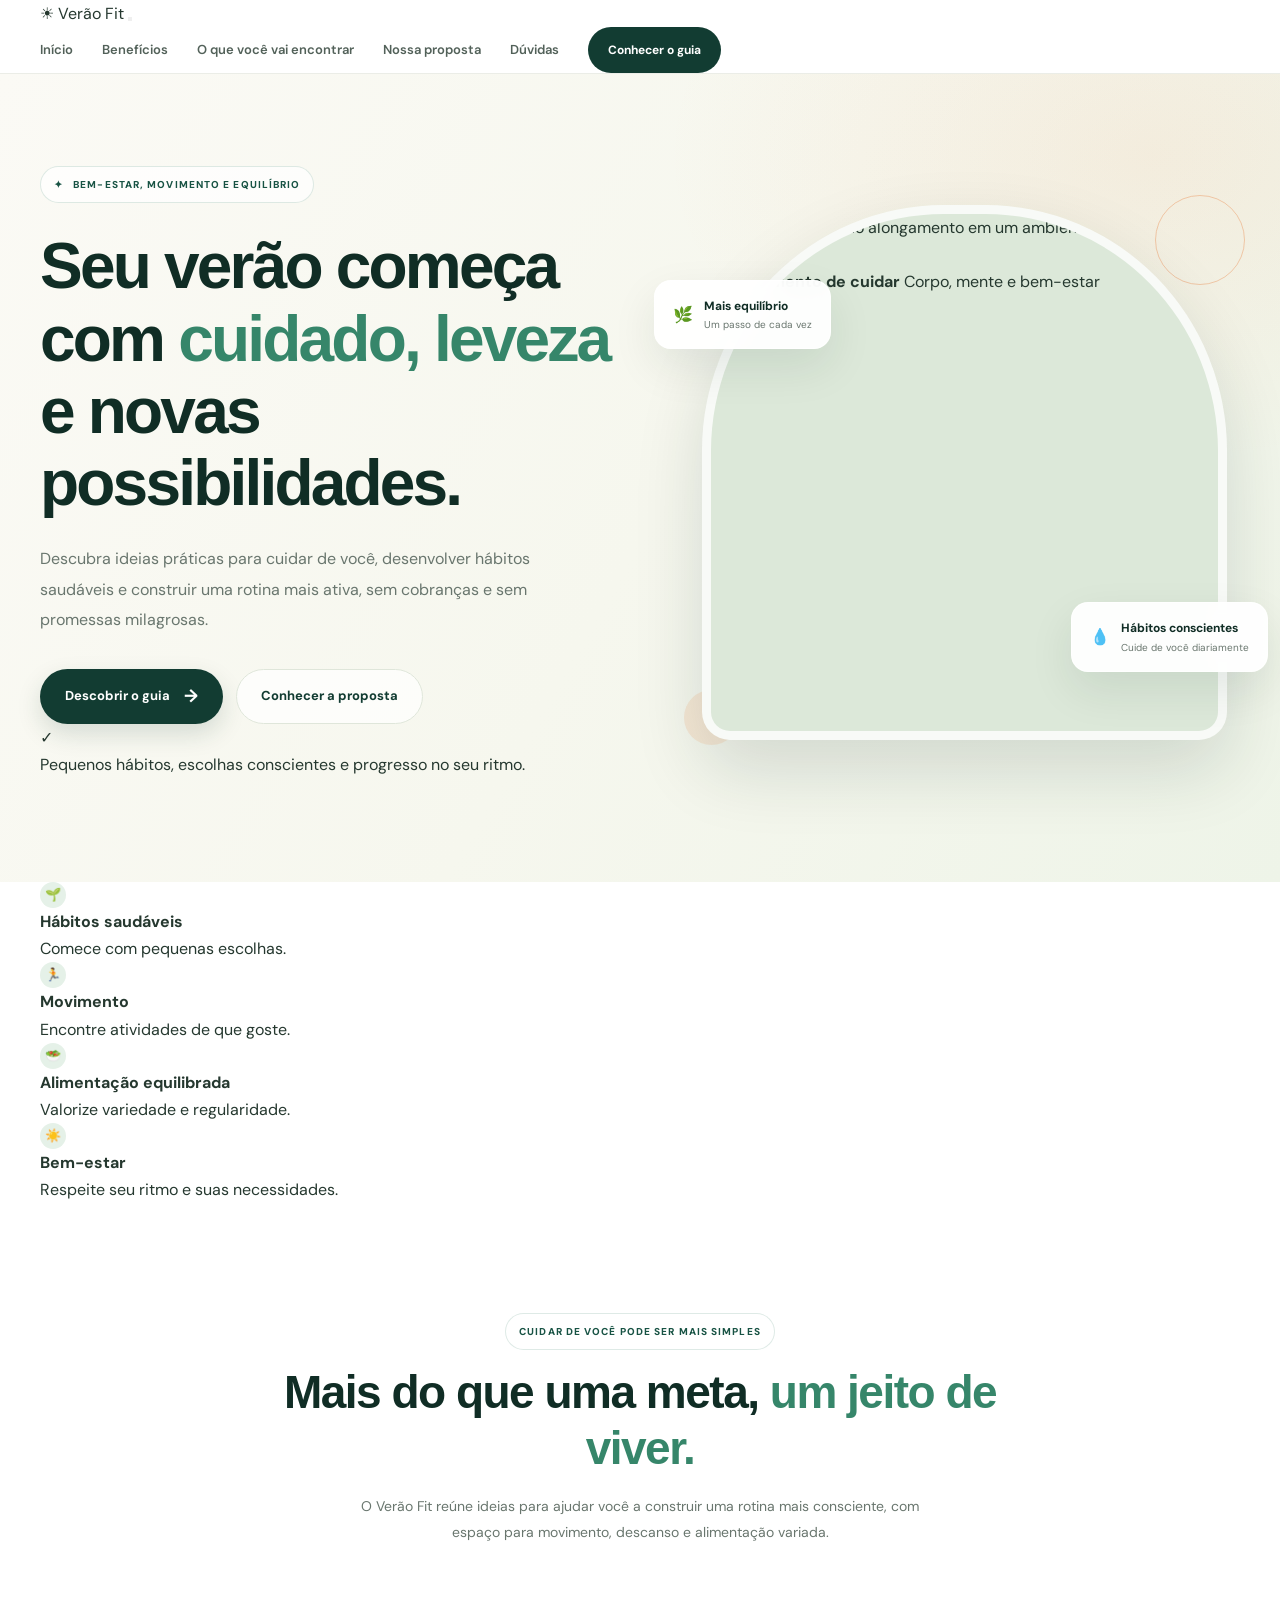
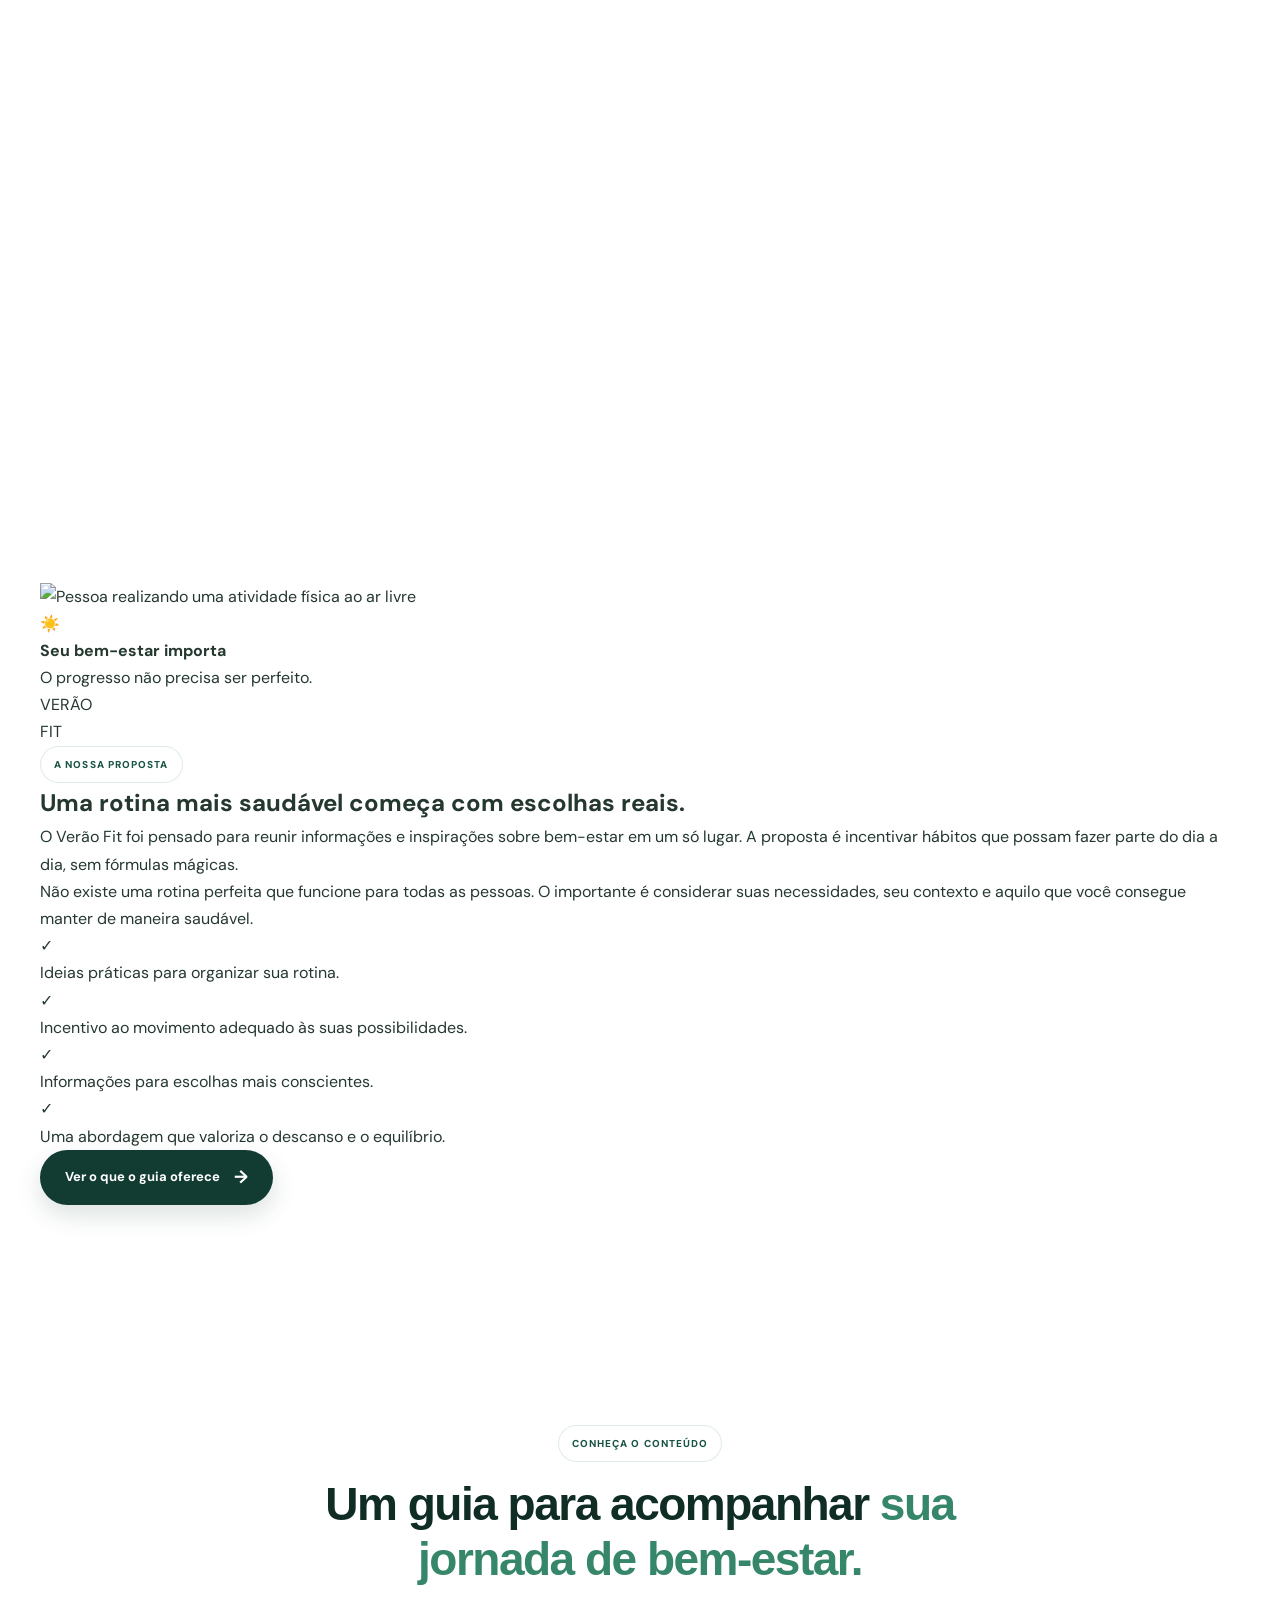
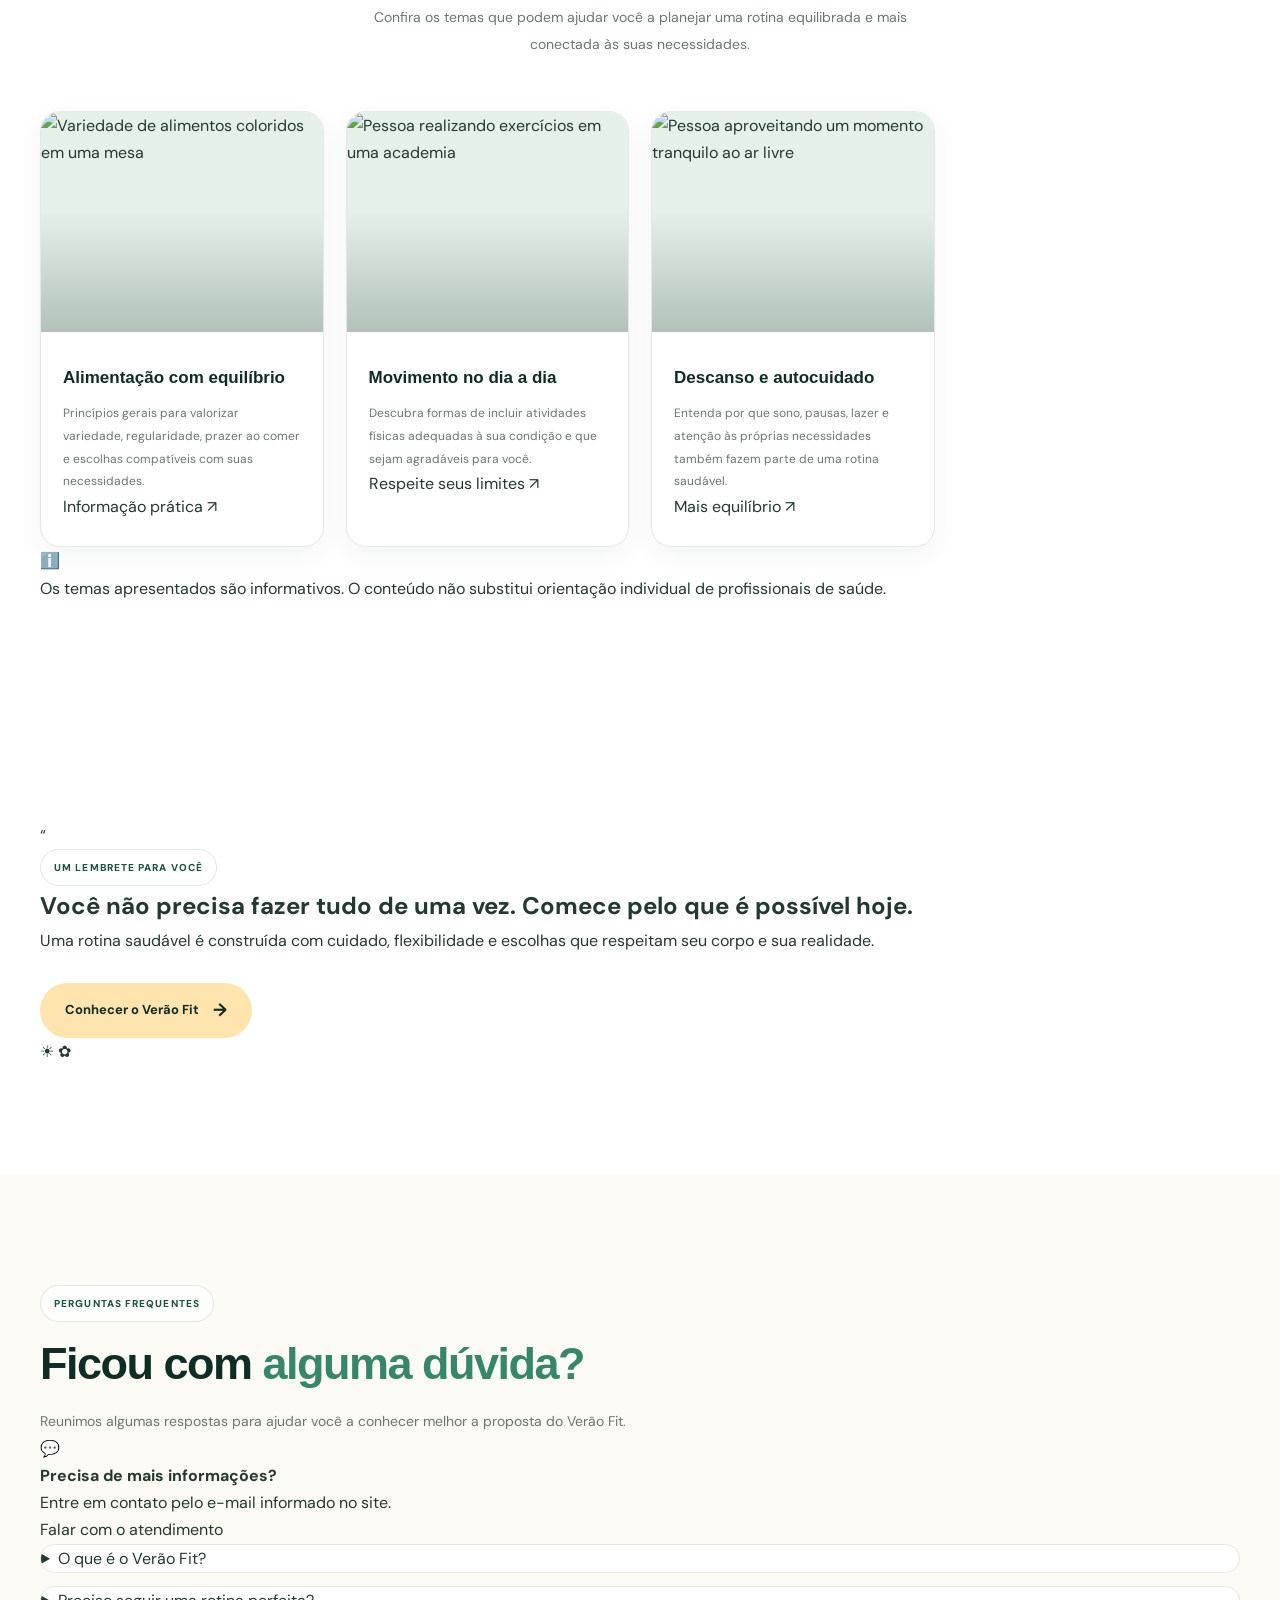
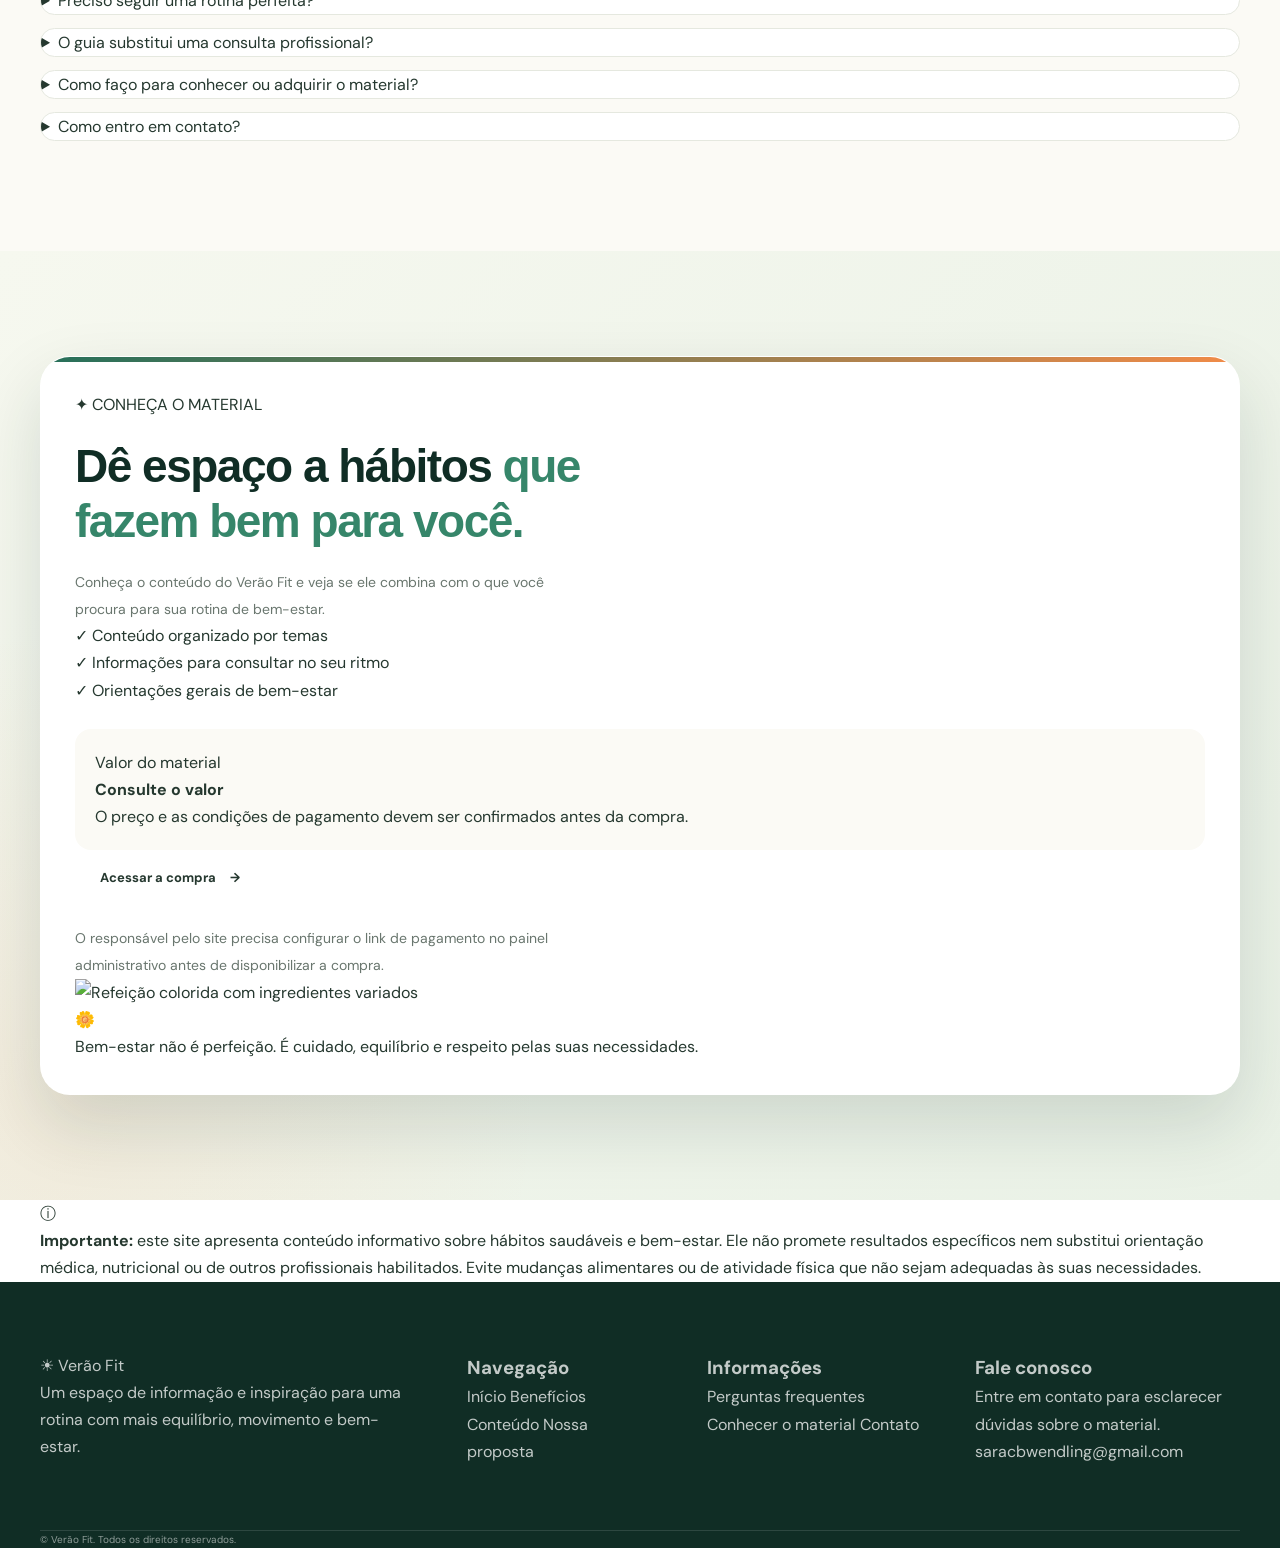
==== commit df1b0bf3: "Update fmt.Println message from 'Hello' to 'Goodbye'" ====
--- a/index.html
+++ b/index.html
@@ -4,199 +4,132 @@
   <meta charset="UTF-8">
   <meta name="viewport" content="width=device-width, initial-scale=1.0">
 
-  <meta
-    name="description"
-    content="Conheça o Verão Fit: um guia prático para organizar hábitos equilibrados, cuidar do bem-estar e aproveitar o verão com mais disposição."
-  >
-
-  <meta name="theme-color" content="#123c32">
-
-  <title>Verão Fit | Hábitos equilibrados para o verão</title>
+  <meta name="theme-color" content="#f46b45">
+  <meta name="description" content="Verão Fit: um guia de bem-estar com orientações para construir hábitos saudáveis, movimentar o corpo e cuidar de você com equilíbrio.">
+
+  <title>Verão Fit | Seu guia de bem-estar</title>
 
   <link rel="stylesheet" href="style.css">
-  <link rel="icon" href="data:,">
 
   <link rel="preconnect" href="https://fonts.googleapis.com">
   <link rel="preconnect" href="https://fonts.gstatic.com" crossorigin>
 
-  <link
-    href="https://fonts.googleapis.com/css2?family=DM+Sans:wght@400;500;600;700&family=Manrope:wght@400;500;600;700;800&display=swap"
-    rel="stylesheet"
-  >
+  <link href="https://fonts.googleapis.com/css2?family=DM+Sans:wght@400;500;600;700&family=Playfair+Display:wght@600;700;800&display=swap" rel="stylesheet">
+
+  <link rel="icon" href="data:image/svg+xml,%3Csvg xmlns='http://www.w3.org/2000/svg' viewBox='0 0 100 100'%3E%3Ctext y='.9em' font-size='90'%3E%E2%98%80%EF%B8%8F%3C/text%3E%3C/svg%3E">
 </head>
 
 <body>
 
-  <!-- BARRA SUPERIOR -->
-  <div class="announcement-bar">
-    <p>
-      ☀️ Seu próximo passo para uma rotina mais equilibrada começa aqui.
-    </p>
-  </div>
-
   <!-- CABEÇALHO -->
-  <header class="site-header">
-
-    <div class="container header-container">
-
-      <a href="#inicio" class="brand" aria-label="Verão Fit - Início">
-
-        <span class="brand-icon">☀</span>
-
-        <span class="brand-text">
-          VERÃO FIT
-          <small>BEM-ESTAR • EQUILÍBRIO • ROTINA</small>
-        </span>
-
+  <header class="site-header" id="inicio">
+    <div class="container header-inner">
+
+      <a href="#inicio" class="logo" aria-label="Verão Fit — página inicial">
+        <span class="logo-icon" aria-hidden="true">☀</span>
+        <span data-course-name>Verão Fit</span>
       </a>
 
       <button
+        class="menu-toggle"
+        id="menu-toggle"
         type="button"
-        id="mobile-menu-button"
-        class="mobile-menu-button"
         aria-label="Abrir menu"
         aria-expanded="false"
-        aria-controls="nav-links"
+        aria-controls="main-navigation"
       >
-        ☰
+        <span></span>
+        <span></span>
+        <span></span>
       </button>
 
-      <nav id="nav-links" class="main-navigation">
-
+      <nav class="main-navigation" id="main-navigation" aria-label="Navegação principal">
         <a href="#inicio">Início</a>
-
         <a href="#beneficios">Benefícios</a>
-
-        <a href="#conteudo">Conteúdo</a>
-
-        <a href="#sobre">Sobre o guia</a>
-
+        <a href="#conteudo">O que você vai encontrar</a>
+        <a href="#sobre">Nossa proposta</a>
         <a href="#duvidas">Dúvidas</a>
-
-        <a href="#comprar" class="nav-cta">
-          Conhecer o guia
-          <span>→</span>
-        </a>
-
+        <a href="#comprar" class="nav-cta">Conhecer o guia</a>
       </nav>
 
     </div>
-
   </header>
 
+
   <main>
 
-    <!-- HERO -->
-    <section class="hero-section" id="inicio">
-
+    <!-- DESTAQUE PRINCIPAL -->
+    <section class="hero-section">
       <div class="container hero-grid">
 
         <div class="hero-content">
 
           <span class="eyebrow">
-            <span class="eyebrow-dot"></span>
-            SEU GUIA DE BEM-ESTAR PARA O VERÃO
+            <span aria-hidden="true">✦</span>
+            BEM-ESTAR, MOVIMENTO E EQUILÍBRIO
           </span>
 
           <h1>
-            Um verão mais leve começa com
-            <span>pequenos hábitos.</span>
+            Seu verão começa com
+            <span>cuidado, leveza</span>
+            e novas possibilidades.
           </h1>
 
           <p class="hero-description" data-course-description>
-            Um guia prático para organizar sua rotina, cuidar do bem-estar
-            e desenvolver hábitos mais equilibrados sem buscar soluções
-            milagrosas.
+            Descubra ideias práticas para cuidar de você, desenvolver hábitos
+            saudáveis e construir uma rotina mais ativa, sem cobranças e sem
+            promessas milagrosas.
           </p>
 
           <div class="hero-actions">
-
-            <a href="#comprar" class="button button-primary">
-              Quero conhecer o guia
-              <span>→</span>
+            <a href="#conteudo" class="button button-primary">
+              Descobrir o guia
+              <span aria-hidden="true">→</span>
             </a>
 
-            <a href="#conteudo" class="button button-secondary">
-              Explorar conteúdo
+            <a href="#sobre" class="button button-secondary">
+              Conhecer a proposta
             </a>
-
-          </div>
-
-          <div class="hero-highlights">
-
-            <div class="hero-highlight">
-              <span class="highlight-icon">✓</span>
-
-              <span>
-                <strong>Prático</strong>
-                <small>Para o dia a dia</small>
-              </span>
-            </div>
-
-            <div class="hero-highlight">
-              <span class="highlight-icon">✓</span>
-
-              <span>
-                <strong>Equilibrado</strong>
-                <small>Sem promessas milagrosas</small>
-              </span>
-            </div>
-
-            <div class="hero-highlight">
-              <span class="highlight-icon">✓</span>
-
-              <span>
-                <strong>Organizado</strong>
-                <small>Passo a passo</small>
-              </span>
-            </div>
-
-          </div>
-
-        </div>
-
-        <!-- IMAGEM PRINCIPAL -->
+          </div>
+
+          <div class="hero-trust">
+            <span class="trust-icon" aria-hidden="true">✓</span>
+            <p>Pequenos hábitos, escolhas conscientes e progresso no seu ritmo.</p>
+          </div>
+
+        </div>
+
         <div class="hero-visual">
 
           <div class="hero-image-frame">
-
             <img
-              src="https://images.unsplash.com/photo-1506126613408-eca07ce68773?auto=format&fit=crop&w=1100&q=85"
-              alt="Pessoa aproveitando um momento tranquilo ao ar livre"
-              class="hero-image"
+              src="https://images.unsplash.com/photo-1544367567-0f2fcb009e0b?auto=format&fit=crop&w=1000&q=85"
+              alt="Pessoa praticando alongamento em um ambiente iluminado"
               fetchpriority="high"
             >
 
-            <div class="hero-image-overlay"></div>
-
-            <div class="hero-image-caption">
-
-              <span class="caption-icon">☀</span>
-
+            <div class="hero-image-label">
+              <span class="label-icon" aria-hidden="true">✿</span>
               <div>
-                <strong>Mais equilíbrio.</strong>
-                <span>Um hábito de cada vez.</span>
+                <strong>Seu momento de cuidar</strong>
+                <span>Corpo, mente e bem-estar</span>
               </div>
-
-            </div>
-
+            </div>
           </div>
 
           <div class="floating-card floating-card-top">
-            <span class="floating-card-icon">🌿</span>
-
+            <span aria-hidden="true">🌿</span>
             <div>
-              <strong>Rotina consciente</strong>
-              <small>Pequenas escolhas diárias</small>
+              <strong>Mais equilíbrio</strong>
+              <small>Um passo de cada vez</small>
             </div>
           </div>
 
           <div class="floating-card floating-card-bottom">
-            <span class="floating-card-icon">💧</span>
-
+            <span aria-hidden="true">💧</span>
             <div>
-              <strong>Cuide de você</strong>
-              <small>Respeite seu próprio ritmo</small>
+              <strong>Hábitos conscientes</strong>
+              <small>Cuide de você diariamente</small>
             </div>
           </div>
 
@@ -206,743 +139,641 @@
         </div>
 
       </div>
-
-      <div class="hero-bottom-decoration"></div>
-
-    </section>
-
-    <!-- FAIXA DE VALORES -->
-    <section class="values-strip" aria-label="Valores do Verão Fit">
-
-      <div class="container values-grid">
-
-        <div class="value-item">
-          <span>🌱</span>
-          <p>Hábitos sustentáveis</p>
-        </div>
-
-        <div class="value-item">
-          <span>💚</span>
-          <p>Bem-estar em primeiro lugar</p>
-        </div>
-
-        <div class="value-item">
-          <span>☀️</span>
-          <p>Rotina com mais equilíbrio</p>
-        </div>
-
-        <div class="value-item">
-          <span>🌊</span>
-          <p>Respeito ao seu ritmo</p>
-        </div>
-
-      </div>
-
-    </section>
+    </section>
+
+
+    <!-- FAIXA DE DESTAQUES -->
+    <section class="highlights-section" aria-label="Pilares do Verão Fit">
+      <div class="container highlights-grid">
+
+        <article class="highlight-item">
+          <span class="highlight-icon" aria-hidden="true">🌱</span>
+          <div>
+            <strong>Hábitos saudáveis</strong>
+            <p>Comece com pequenas escolhas.</p>
+          </div>
+        </article>
+
+        <article class="highlight-item">
+          <span class="highlight-icon" aria-hidden="true">🏃</span>
+          <div>
+            <strong>Movimento</strong>
+            <p>Encontre atividades de que goste.</p>
+          </div>
+        </article>
+
+        <article class="highlight-item">
+          <span class="highlight-icon" aria-hidden="true">🥗</span>
+          <div>
+            <strong>Alimentação equilibrada</strong>
+            <p>Valorize variedade e regularidade.</p>
+          </div>
+        </article>
+
+        <article class="highlight-item">
+          <span class="highlight-icon" aria-hidden="true">☀️</span>
+          <div>
+            <strong>Bem-estar</strong>
+            <p>Respeite seu ritmo e suas necessidades.</p>
+          </div>
+        </article>
+
+      </div>
+    </section>
+
 
     <!-- BENEFÍCIOS -->
     <section class="section benefits-section" id="beneficios">
-
       <div class="container">
 
         <div class="section-heading">
-
-          <span class="section-label">
-            UMA NOVA FORMA DE SE ORGANIZAR
-          </span>
+          <span class="eyebrow">CUIDAR DE VOCÊ PODE SER MAIS SIMPLES</span>
 
           <h2>
-            Cuide da sua rotina com
-            <span>mais intenção.</span>
+            Mais do que uma meta,
+            <span>um jeito de viver.</span>
           </h2>
 
           <p>
-            O objetivo não é fazer tudo perfeitamente.
-            É encontrar práticas que façam sentido para você.
+            O Verão Fit reúne ideias para ajudar você a construir uma rotina
+            mais consciente, com espaço para movimento, descanso e alimentação
+            variada.
           </p>
-
         </div>
 
         <div class="benefits-grid">
 
           <article class="benefit-card">
-
-            <div class="benefit-icon icon-green">
-              🌿
-            </div>
-
-            <span class="benefit-number">01</span>
-
-            <h3>Hábitos mais conscientes</h3>
+            <div class="benefit-icon benefit-icon-orange" aria-hidden="true">
+              <span>🌿</span>
+            </div>
+
+            <span class="card-number">01</span>
+
+            <h3>Crie hábitos possíveis</h3>
 
             <p>
-              Aprenda a observar sua rotina e identificar pequenas
-              mudanças que podem contribuir para seu bem-estar.
+              Organize pequenas mudanças que façam sentido para sua realidade,
+              sem precisar transformar toda a sua rotina de uma vez.
             </p>
 
-            <div class="benefit-bottom-line"></div>
-
+            <a href="#conteudo" class="text-link">
+              Explorar o conteúdo <span aria-hidden="true">→</span>
+            </a>
           </article>
 
           <article class="benefit-card">
-
-            <div class="benefit-icon icon-orange">
-              🍊
-            </div>
-
-            <span class="benefit-number">02</span>
-
-            <h3>Organização do dia</h3>
+            <div class="benefit-icon benefit-icon-green" aria-hidden="true">
+              <span>🥑</span>
+            </div>
+
+            <span class="card-number">02</span>
+
+            <h3>Valorize o equilíbrio</h3>
 
             <p>
-              Descubra maneiras práticas de organizar suas atividades,
-              suas pausas e seus momentos de descanso.
+              Conheça princípios de alimentação variada e hidratação,
+              respeitando sua fome, suas preferências e suas necessidades.
             </p>
 
-            <div class="benefit-bottom-line"></div>
-
+            <a href="#conteudo" class="text-link">
+              Explorar o conteúdo <span aria-hidden="true">→</span>
+            </a>
           </article>
 
           <article class="benefit-card">
-
-            <div class="benefit-icon icon-blue">
-              💧
-            </div>
-
-            <span class="benefit-number">03</span>
-
-            <h3>Autocuidado possível</h3>
+            <div class="benefit-icon benefit-icon-yellow" aria-hidden="true">
+              <span>✨</span>
+            </div>
+
+            <span class="card-number">03</span>
+
+            <h3>Respeite seu próprio ritmo</h3>
 
             <p>
-              Conheça ideias simples para incluir hidratação,
-              descanso e movimento respeitando suas necessidades.
+              Entenda a importância do descanso, da constância e de metas
+              realistas, sem comparações ou cobranças excessivas.
             </p>
 
-            <div class="benefit-bottom-line"></div>
-
+            <a href="#sobre" class="text-link">
+              Conhecer a proposta <span aria-hidden="true">→</span>
+            </a>
           </article>
 
-          <article class="benefit-card">
-
-            <div class="benefit-icon icon-pink">
-              💗
-            </div>
-
-            <span class="benefit-number">04</span>
-
-            <h3>Mais equilíbrio</h3>
-
-            <p>
-              Desenvolva uma relação mais tranquila com sua rotina,
-              sem depender de regras extremas ou cobranças.
-            </p>
-
-            <div class="benefit-bottom-line"></div>
-
-          </article>
-
-        </div>
-
-      </div>
-
-    </section>
-
-    <!-- BANNER EDITORIAL -->
-    <section class="editorial-section" id="sobre">
-
-      <div class="container editorial-grid">
-
-        <div class="editorial-visual">
-
-          <img
-            src="https://images.unsplash.com/photo-1499209974431-9dddcece7f88?auto=format&fit=crop&w=1000&q=85"
-            alt="Ambiente tranquilo para uma pausa e momentos de autocuidado"
-            loading="lazy"
-          >
-
-          <div class="editorial-sticker">
-            <span>✦</span>
-            <strong>Seu ritmo.<br>Sua rotina.</strong>
-          </div>
-
-        </div>
-
-        <div class="editorial-content">
-
-          <span class="section-label">
-            SOBRE O VERÃO FIT
-          </span>
+        </div>
+      </div>
+    </section>
+
+
+    <!-- IMAGEM E APRESENTAÇÃO -->
+    <section class="section about-section" id="sobre">
+      <div class="container about-grid">
+
+        <div class="about-visual">
+          <div class="about-image-main">
+            <img
+              src="https://images.unsplash.com/photo-1518611012118-696072aa579a?auto=format&fit=crop&w=1000&q=85"
+              alt="Pessoa realizando uma atividade física ao ar livre"
+              loading="lazy"
+            >
+          </div>
+
+          <div class="about-note">
+            <span aria-hidden="true">☀️</span>
+            <div>
+              <strong>Seu bem-estar importa</strong>
+              <p>O progresso não precisa ser perfeito.</p>
+            </div>
+          </div>
+
+          <div class="about-circle" aria-hidden="true">VERÃO<br>FIT</div>
+        </div>
+
+        <div class="about-content">
+
+          <span class="eyebrow">A NOSSA PROPOSTA</span>
 
           <h2>
-            Não é sobre perfeição.
-            <span>É sobre constância possível.</span>
+            Uma rotina mais saudável
+            <span>começa com escolhas reais.</span>
           </h2>
 
           <p>
-            O Verão Fit foi pensado como um guia de organização de hábitos
-            para quem deseja olhar para a própria rotina com mais atenção.
+            O Verão Fit foi pensado para reunir informações e inspirações
+            sobre bem-estar em um só lugar. A proposta é incentivar hábitos
+            que possam fazer parte do dia a dia, sem fórmulas mágicas.
           </p>
 
           <p>
-            A proposta é apresentar ideias práticas relacionadas ao
-            autocuidado, à hidratação, ao descanso, à alimentação variada
-            e ao movimento agradável.
+            Não existe uma rotina perfeita que funcione para todas as pessoas.
+            O importante é considerar suas necessidades, seu contexto e aquilo
+            que você consegue manter de maneira saudável.
           </p>
 
-          <div class="editorial-points">
-
-            <div class="editorial-point">
-              <span>✓</span>
-              <p>Orientações claras e fáceis de consultar.</p>
-            </div>
-
-            <div class="editorial-point">
-              <span>✓</span>
-              <p>Ideias adaptáveis à realidade de cada pessoa.</p>
-            </div>
-
-            <div class="editorial-point">
-              <span>✓</span>
-              <p>Sem promessas de resultados garantidos.</p>
-            </div>
-
-          </div>
-
-          <a href="#conteudo" class="text-link">
-            Descobrir o conteúdo
-            <span>→</span>
+          <div class="about-checklist">
+
+            <div class="checklist-item">
+              <span aria-hidden="true">✓</span>
+              <p>Ideias práticas para organizar sua rotina.</p>
+            </div>
+
+            <div class="checklist-item">
+              <span aria-hidden="true">✓</span>
+              <p>Incentivo ao movimento adequado às suas possibilidades.</p>
+            </div>
+
+            <div class="checklist-item">
+              <span aria-hidden="true">✓</span>
+              <p>Informações para escolhas mais conscientes.</p>
+            </div>
+
+            <div class="checklist-item">
+              <span aria-hidden="true">✓</span>
+              <p>Uma abordagem que valoriza o descanso e o equilíbrio.</p>
+            </div>
+
+          </div>
+
+          <a href="#conteudo" class="button button-primary">
+            Ver o que o guia oferece
+            <span aria-hidden="true">→</span>
           </a>
 
         </div>
 
       </div>
-
-    </section>
+    </section>
+
 
     <!-- CONTEÚDO DO GUIA -->
     <section class="section content-section" id="conteudo">
-
       <div class="container">
 
         <div class="section-heading">
-
-          <span class="section-label">
-            O QUE VOCÊ VAI ENCONTRAR
-          </span>
+          <span class="eyebrow">CONHEÇA O CONTEÚDO</span>
 
           <h2>
-            Um guia para colocar
-            <span>as ideias em prática.</span>
+            Um guia para acompanhar
+            <span>sua jornada de bem-estar.</span>
           </h2>
 
           <p>
-            Explore os temas que ajudam a organizar uma rotina
-            mais consciente durante o verão.
+            Confira os temas que podem ajudar você a planejar uma rotina
+            equilibrada e mais conectada às suas necessidades.
           </p>
-
         </div>
 
         <div class="content-grid">
 
           <article class="content-card">
-
-            <div class="content-card-image image-food">
+            <div class="content-card-image">
               <img
                 src="https://images.unsplash.com/photo-1490645935967-10de6ba17061?auto=format&fit=crop&w=800&q=85"
-                alt="Refeição variada com diferentes alimentos"
+                alt="Variedade de alimentos coloridos em uma mesa"
                 loading="lazy"
               >
-
-              <span class="content-card-number">01</span>
+              <span class="content-card-tag">01 · Alimentação</span>
             </div>
 
             <div class="content-card-body">
-
-              <span class="content-category">ALIMENTAÇÃO</span>
-
-              <h3>Variedade e planejamento</h3>
-
-              <p>
-                Ideias para organizar refeições variadas e pensar
-                nas opções disponíveis no dia a dia.
-              </p>
-
-            </div>
-
+              <h3>Alimentação com equilíbrio</h3>
+
+              <p>
+                Princípios gerais para valorizar variedade, regularidade,
+                prazer ao comer e escolhas compatíveis com suas necessidades.
+              </p>
+
+              <div class="content-card-footer">
+                <span>Informação prática</span>
+                <span aria-hidden="true">↗</span>
+              </div>
+            </div>
           </article>
 
           <article class="content-card">
-
-            <div class="content-card-image image-water">
+            <div class="content-card-image">
               <img
-                src="https://images.unsplash.com/photo-1548839140-29a749e1cf4d?auto=format&fit=crop&w=800&q=85"
-                alt="Água fresca para hidratação"
+                src="https://images.unsplash.com/photo-1517836357463-d25dfeac3438?auto=format&fit=crop&w=800&q=85"
+                alt="Pessoa realizando exercícios em uma academia"
                 loading="lazy"
               >
-
-              <span class="content-card-number">02</span>
+              <span class="content-card-tag">02 · Movimento</span>
             </div>
 
             <div class="content-card-body">
-
-              <span class="content-category">HIDRATAÇÃO</span>
-
-              <h3>Cuidados nos dias quentes</h3>
-
-              <p>
-                Maneiras de lembrar de beber água e observar
-                as necessidades do corpo, especialmente no calor.
-              </p>
-
-            </div>
-
+              <h3>Movimento no dia a dia</h3>
+
+              <p>
+                Descubra formas de incluir atividades físicas adequadas à sua
+                condição e que sejam agradáveis para você.
+              </p>
+
+              <div class="content-card-footer">
+                <span>Respeite seus limites</span>
+                <span aria-hidden="true">↗</span>
+              </div>
+            </div>
           </article>
 
           <article class="content-card">
-
-            <div class="content-card-image image-movement">
+            <div class="content-card-image">
               <img
-                src="https://images.unsplash.com/photo-1476480862126-209bfaa8edc8?auto=format&fit=crop&w=800&q=85"
-                alt="Pessoa caminhando ao ar livre"
+                src="https://images.unsplash.com/photo-1506126613408-eca07ce68773?auto=format&fit=crop&w=800&q=85"
+                alt="Pessoa aproveitando um momento tranquilo ao ar livre"
                 loading="lazy"
               >
-
-              <span class="content-card-number">03</span>
+              <span class="content-card-tag">03 · Bem-estar</span>
             </div>
 
             <div class="content-card-body">
-
-              <span class="content-category">MOVIMENTO</span>
-
-              <h3>Atividade no seu ritmo</h3>
-
-              <p>
-                Formas de explorar movimentos agradáveis e
-                compatíveis com suas condições e preferências.
-              </p>
-
-            </div>
-
+              <h3>Descanso e autocuidado</h3>
+
+              <p>
+                Entenda por que sono, pausas, lazer e atenção às próprias
+                necessidades também fazem parte de uma rotina saudável.
+              </p>
+
+              <div class="content-card-footer">
+                <span>Mais equilíbrio</span>
+                <span aria-hidden="true">↗</span>
+              </div>
+            </div>
           </article>
 
-          <article class="content-card">
-
-            <div class="content-card-image image-rest">
+        </div>
+
+        <div class="content-note">
+          <span aria-hidden="true">ℹ️</span>
+          <p>
+            Os temas apresentados são informativos. O conteúdo não substitui
+            orientação individual de profissionais de saúde.
+          </p>
+        </div>
+
+      </div>
+    </section>
+
+
+    <!-- BLOCO DE DESTAQUE -->
+    <section class="section quote-section">
+      <div class="container">
+
+        <div class="quote-card">
+          <div class="quote-decoration" aria-hidden="true">“</div>
+
+          <div class="quote-content">
+            <span class="eyebrow">UM LEMBRETE PARA VOCÊ</span>
+
+            <h2>
+              Você não precisa fazer tudo de uma vez.
+              <span>Comece pelo que é possível hoje.</span>
+            </h2>
+
+            <p>
+              Uma rotina saudável é construída com cuidado, flexibilidade e
+              escolhas que respeitam seu corpo e sua realidade.
+            </p>
+
+            <a href="#comprar" class="button button-light">
+              Conhecer o Verão Fit
+              <span aria-hidden="true">→</span>
+            </a>
+          </div>
+
+          <div class="quote-art" aria-hidden="true">
+            <span class="quote-sun">☀</span>
+            <span class="quote-leaf">✿</span>
+          </div>
+        </div>
+
+      </div>
+    </section>
+
+
+    <!-- PERGUNTAS FREQUENTES -->
+    <section class="section faq-section" id="duvidas">
+      <div class="container faq-grid">
+
+        <div class="faq-intro">
+          <span class="eyebrow">PERGUNTAS FREQUENTES</span>
+
+          <h2>
+            Ficou com
+            <span>alguma dúvida?</span>
+          </h2>
+
+          <p>
+            Reunimos algumas respostas para ajudar você a conhecer melhor
+            a proposta do Verão Fit.
+          </p>
+
+          <div class="faq-help-card">
+            <span aria-hidden="true">💬</span>
+            <div>
+              <strong>Precisa de mais informações?</strong>
+              <p>Entre em contato pelo e-mail informado no site.</p>
+              <a href="mailto:saracbwendling@gmail.com" data-contact-link>
+                Falar com o atendimento
+              </a>
+            </div>
+          </div>
+        </div>
+
+        <div class="faq-list">
+
+          <details class="faq-item">
+            <summary>O que é o Verão Fit?</summary>
+            <div class="faq-answer">
+              <p>
+                É uma proposta de conteúdo informativo sobre bem-estar,
+                alimentação equilibrada, movimento e hábitos saudáveis.
+                Confira a descrição e as informações do produto antes de
+                realizar a compra.
+              </p>
+            </div>
+          </details>
+
+          <details class="faq-item">
+            <summary>Preciso seguir uma rotina perfeita?</summary>
+            <div class="faq-answer">
+              <p>
+                Não. Cada pessoa tem necessidades e circunstâncias diferentes.
+                O objetivo é encontrar escolhas possíveis e sustentáveis,
+                respeitando seus limites e sua rotina.
+              </p>
+            </div>
+          </details>
+
+          <details class="faq-item">
+            <summary>O guia substitui uma consulta profissional?</summary>
+            <div class="faq-answer">
+              <p>
+                Não. O material é informativo e não substitui avaliação,
+                diagnóstico, acompanhamento nutricional ou orientação
+                individual de profissionais habilitados.
+              </p>
+            </div>
+          </details>
+
+          <details class="faq-item">
+            <summary>Como faço para conhecer ou adquirir o material?</summary>
+            <div class="faq-answer">
+              <p>
+                Acesse a seção de apresentação do produto e utilize o botão
+                de compra quando o responsável tiver configurado o endereço
+                seguro de pagamento.
+              </p>
+            </div>
+          </details>
+
+          <details class="faq-item">
+            <summary>Como entro em contato?</summary>
+            <div class="faq-answer">
+              <p>
+                Você pode entrar em contato pelo e-mail
+                <a href="mailto:saracbwendling@gmail.com" data-contact-link>
+                  <span data-contact-email>saracbwendling@gmail.com</span>
+                </a>.
+              </p>
+            </div>
+          </details>
+
+        </div>
+
+      </div>
+    </section>
+
+
+    <!-- COMPRA -->
+    <section class="section purchase-section" id="comprar">
+      <div class="container">
+
+        <div class="purchase-card">
+
+          <div class="purchase-decoration purchase-decoration-one" aria-hidden="true"></div>
+          <div class="purchase-decoration purchase-decoration-two" aria-hidden="true"></div>
+
+          <div class="purchase-content">
+            <span class="purchase-badge">
+              <span aria-hidden="true">✦</span>
+              CONHEÇA O MATERIAL
+            </span>
+
+            <h2>
+              Dê espaço a hábitos
+              <span>que fazem bem para você.</span>
+            </h2>
+
+            <p data-course-description>
+              Conheça o conteúdo do Verão Fit e veja se ele combina com o que
+              você procura para sua rotina de bem-estar.
+            </p>
+
+            <div class="purchase-features">
+              <div>
+                <span aria-hidden="true">✓</span>
+                Conteúdo organizado por temas
+              </div>
+
+              <div>
+                <span aria-hidden="true">✓</span>
+                Informações para consultar no seu ritmo
+              </div>
+
+              <div>
+                <span aria-hidden="true">✓</span>
+                Orientações gerais de bem-estar
+              </div>
+            </div>
+
+            <div class="purchase-price-area">
+              <span class="price-label">Valor do material</span>
+
+              <div class="price-line">
+                <span
+                  class="old-price"
+                  data-course-old-price
+                  hidden
+                ></span>
+
+                <strong class="current-price" data-course-price>
+                  Consulte o valor
+                </strong>
+              </div>
+
+              <p class="price-disclaimer">
+                O preço e as condições de pagamento devem ser confirmados
+                antes da compra.
+              </p>
+            </div>
+
+            <a
+              href="#"
+              class="button button-purchase"
+              data-checkout
+              aria-label="Acessar a página de compra do Verão Fit"
+            >
+              Acessar a compra
+              <span aria-hidden="true">→</span>
+            </a>
+
+            <p class="checkout-notice" data-checkout-notice>
+              O responsável pelo site precisa configurar o link de pagamento
+              no painel administrativo antes de disponibilizar a compra.
+            </p>
+          </div>
+
+          <div class="purchase-side">
+            <div class="purchase-image">
               <img
-                src="https://images.unsplash.com/photo-1445116572660-236099ec97a0?auto=format&fit=crop&w=800&q=85"
-                alt="Espaço tranquilo para uma pausa"
+                src="https://images.unsplash.com/photo-1505576399274-565b52d4ac71?auto=format&fit=crop&w=900&q=85"
+                alt="Refeição colorida com ingredientes variados"
                 loading="lazy"
               >
-
-              <span class="content-card-number">04</span>
-            </div>
-
-            <div class="content-card-body">
-
-              <span class="content-category">DESCANSO</span>
-
-              <h3>Pausas e rotina de sono</h3>
-
-              <p>
-                Sugestões para organizar momentos de descanso
-                e valorizar uma rotina de sono adequada.
-              </p>
-
-            </div>
-
-          </article>
-
-        </div>
-
-        <div class="content-disclaimer">
-          <span>ℹ</span>
-
-          <p>
-            O conteúdo é educativo e não substitui orientação
-            individual de profissionais de saúde.
-          </p>
-        </div>
-
-      </div>
-
-    </section>
-
-    <!-- CHAMADA -->
-    <section class="mid-cta-section">
-
-      <div class="container mid-cta-container">
-
-        <div class="mid-cta-decoration" aria-hidden="true">
-          ✳
-        </div>
-
-        <div class="mid-cta-content">
-
-          <span class="mid-cta-label">
-            UM PASSO DE CADA VEZ
-          </span>
-
-          <h2>
-            Pequenas escolhas também
-            <span>fazem parte do cuidado.</span>
-          </h2>
-
-          <p>
-            Conheça o guia e escolha as ideias que combinam com
-            sua rotina, suas preferências e suas necessidades.
-          </p>
-
-          <a href="#comprar" class="button button-light">
-            Conhecer o Verão Fit
-            <span>→</span>
-          </a>
-
-        </div>
-
-      </div>
-
-    </section>
-
-    <!-- PERGUNTAS FREQUENTES -->
-    <section class="section faq-section" id="duvidas">
-
-      <div class="container faq-container">
-
-        <div class="faq-intro">
-
-          <span class="section-label">
-            PRECISA DE AJUDA?
-          </span>
-
-          <h2>
-            Dúvidas <span>frequentes.</span>
-          </h2>
-
-          <p>
-            Confira algumas informações sobre a proposta do Verão Fit.
-          </p>
-
-          <div class="faq-side-note">
-            <span>☀</span>
-            <p>Informação clara para uma escolha consciente.</p>
-          </div>
-
-        </div>
-
-        <div class="faq-list">
-
-          <article class="faq-item active">
-
-            <button
-              type="button"
-              class="faq-question"
-              aria-expanded="true"
-            >
-              <span>O que é o Verão Fit?</span>
-              <span class="faq-toggle">+</span>
-            </button>
-
-            <div class="faq-answer">
-              <p>
-                É uma proposta de guia educativo com ideias para
-                organizar hábitos relacionados ao bem-estar,
-                à hidratação, ao descanso, à alimentação variada
-                e ao movimento.
-              </p>
-            </div>
-
-          </article>
-
-          <article class="faq-item">
-
-            <button
-              type="button"
-              class="faq-question"
-              aria-expanded="false"
-            >
-              <span>O guia promete resultados específicos?</span>
-              <span class="faq-toggle">+</span>
-            </button>
-
-            <div class="faq-answer">
-              <p>
-                Não. Cada pessoa tem necessidades e circunstâncias
-                diferentes. O guia não promete emagrecimento,
-                transformações físicas ou resultados garantidos.
-              </p>
-            </div>
-
-          </article>
-
-          <article class="faq-item">
-
-            <button
-              type="button"
-              class="faq-question"
-              aria-expanded="false"
-            >
-              <span>Posso adaptar as sugestões à minha rotina?</span>
-              <span class="faq-toggle">+</span>
-            </button>
-
-            <div class="faq-answer">
-              <p>
-                Sim. As sugestões são ideias gerais que devem ser
-                adaptadas às suas necessidades, preferências e
-                condições. Você não precisa seguir uma rotina
-                rígida para cuidar de si.
-              </p>
-            </div>
-
-          </article>
-
-          <article class="faq-item">
-
-            <button
-              type="button"
-              class="faq-question"
-              aria-expanded="false"
-            >
-              <span>Como faço para adquirir o guia?</span>
-              <span class="faq-toggle">+</span>
-            </button>
-
-            <div class="faq-answer">
-              <p>
-                Utilize o botão de acesso ao produto nesta página.
-                O administrador precisa configurar um link de
-                pagamento válido antes que a compra possa ser realizada.
-              </p>
-            </div>
-
-          </article>
-
-          <article class="faq-item">
-
-            <button
-              type="button"
-              class="faq-question"
-              aria-expanded="false"
-            >
-              <span>O guia substitui acompanhamento profissional?</span>
-              <span class="faq-toggle">+</span>
-            </button>
-
-            <div class="faq-answer">
-              <p>
-                Não. O material tem finalidade educativa e não
-                substitui consultas, diagnósticos ou orientações
-                individualizadas de profissionais qualificados.
-              </p>
-            </div>
-
-          </article>
-
-        </div>
-
-      </div>
-
-    </section>
-
-    <!-- COMPRA -->
-    <section class="purchase-section" id="comprar">
-
-      <div class="container purchase-grid">
-
-        <div class="purchase-content">
-
-          <span class="purchase-label">
-            <span class="purchase-label-dot"></span>
-            CONHEÇA O GUIA
-          </span>
-
-          <h2>
-            Comece com um plano
-            <span>que faça sentido para você.</span>
-          </h2>
-
-          <p>
-            Conheça o conteúdo do Verão Fit e avalie se ele
-            combina com o que você procura para sua rotina.
-          </p>
-
-          <div class="purchase-benefits">
-
-            <div>
-              <span>✓</span>
-              Conteúdo organizado por temas
-            </div>
-
-            <div>
-              <span>✓</span>
-              Sugestões práticas para o dia a dia
-            </div>
-
-            <div>
-              <span>✓</span>
-              Abordagem equilibrada de autocuidado
-            </div>
-
-          </div>
-
-        </div>
-
-        <div class="purchase-card">
-
-          <div class="purchase-card-top">
-            <span class="purchase-card-icon">☀</span>
-
-            <div>
-              <span class="purchase-card-kicker">
-                SEU GUIA EDUCATIVO
-              </span>
-
-              <h3 data-course-name>Verão Fit</h3>
-            </div>
-          </div>
-
-          <div class="purchase-divider"></div>
-
-          <p class="purchase-card-description" data-course-description>
-            Um guia prático para organizar hábitos mais equilibrados
-            durante o verão.
-          </p>
-
-          <div class="purchase-price-area">
-
-            <span class="purchase-price-label">
-              Valor do produto
-            </span>
-
-            <div class="purchase-price">
-              <span data-course-price>R$ 29,90</span>
-            </div>
-
-            <p class="purchase-price-note">
-              Confira as condições no checkout antes de pagar.
-            </p>
-
-          </div>
-
-          <a
-            href="#"
-            class="button button-primary purchase-button"
-            data-checkout
-          >
-            Acessar checkout
-            <span>→</span>
-          </a>
-
-          <div class="purchase-security">
-            <span>ℹ</span>
-            O link de pagamento precisa ser configurado pelo administrador.
-          </div>
-
-        </div>
-
-      </div>
-
+            </div>
+
+            <div class="purchase-side-note">
+              <span aria-hidden="true">🌼</span>
+              <p>
+                Bem-estar não é perfeição. É cuidado, equilíbrio e respeito
+                pelas suas necessidades.
+              </p>
+            </div>
+          </div>
+
+        </div>
+
+      </div>
+    </section>
+
+
+    <!-- AVISO INFORMATIVO -->
+    <section class="disclaimer-section">
+      <div class="container disclaimer-inner">
+        <span aria-hidden="true">ⓘ</span>
+
+        <p>
+          <strong>Importante:</strong> este site apresenta conteúdo
+          informativo sobre hábitos saudáveis e bem-estar. Ele não promete
+          resultados específicos nem substitui orientação médica,
+          nutricional ou de outros profissionais habilitados. Evite mudanças
+          alimentares ou de atividade física que não sejam adequadas às suas
+          necessidades.
+        </p>
+      </div>
     </section>
 
   </main>
+
 
   <!-- RODAPÉ -->
   <footer class="site-footer">
-
-    <div class="container footer-main">
-
-      <div class="footer-brand-column">
-
-        <a href="#inicio" class="brand footer-brand">
-
-          <span class="brand-icon">☀</span>
-
-          <span class="brand-text">
-            VERÃO FIT
-            <small>BEM-ESTAR • EQUILÍBRIO • ROTINA</small>
-          </span>
-
-        </a>
-
+    <div class="container">
+
+      <div class="footer-main">
+
+        <div class="footer-brand">
+          <a href="#inicio" class="logo footer-logo">
+            <span class="logo-icon" aria-hidden="true">☀</span>
+            <span data-course-name>Verão Fit</span>
+          </a>
+
+          <p>
+            Um espaço de informação e inspiração para uma rotina com mais
+            equilíbrio, movimento e bem-estar.
+          </p>
+        </div>
+
+        <div class="footer-column">
+          <h3>Navegação</h3>
+          <a href="#inicio">Início</a>
+          <a href="#beneficios">Benefícios</a>
+          <a href="#conteudo">Conteúdo</a>
+          <a href="#sobre">Nossa proposta</a>
+        </div>
+
+        <div class="footer-column">
+          <h3>Informações</h3>
+          <a href="#duvidas">Perguntas frequentes</a>
+          <a href="#comprar">Conhecer o material</a>
+          <a href="mailto:saracbwendling@gmail.com" data-contact-link>
+            Contato
+          </a>
+        </div>
+
+        <div class="footer-column footer-contact">
+          <h3>Fale conosco</h3>
+
+          <p>Entre em contato para esclarecer dúvidas sobre o material.</p>
+
+          <a
+            href="mailto:saracbwendling@gmail.com"
+            class="footer-email"
+            data-contact-link
+          >
+            <span data-contact-email>saracbwendling@gmail.com</span>
+          </a>
+        </div>
+
+      </div>
+
+      <div class="footer-bottom">
         <p>
-          Ideias educativas para organizar hábitos e valorizar
-          o autocuidado durante o verão.
-        </p>
-
-      </div>
-
-      <div class="footer-links-column">
-
-        <h3>Navegação</h3>
-
-        <a href="#inicio">Início</a>
-        <a href="#beneficios">Benefícios</a>
-        <a href="#conteudo">Conteúdo</a>
-        <a href="#duvidas">Dúvidas frequentes</a>
-
-      </div>
-
-      <div class="footer-links-column">
-
-        <h3>Informações</h3>
-
-        <a href="#sobre">Sobre o guia</a>
-        <a href="#comprar">Conhecer o produto</a>
-        <a href="admin-login.html">Área administrativa</a>
-
-      </div>
-
-      <div class="footer-contact-column">
-
-        <h3>Contato</h3>
-
-        <p>
-          Entre em contato para obter informações sobre o produto.
-        </p>
-
-        <a
-          href="mailto:saracbwendling@gmail.com"
-          data-contact-link
-        >
-          <span>✉</span>
-          <span data-contact-email>
-            saracbwendling@gmail.com
-          </span>
-        </a>
-
-      </div>
-
-    </div>
-
-    <div class="footer-bottom">
-
-      <div class="container footer-bottom-content">
-
-        <p>
-          © <span id="current-year"></span> Verão Fit.
+          © <span id="current-year"></span>
+          <span data-course-name>Verão Fit</span>.
           Todos os direitos reservados.
         </p>
 
-        <p>
-          Conteúdo educativo de bem-estar. Sem promessas de resultados.
-        </p>
-
+        <a href="#inicio" class="back-to-top">
+          Voltar ao topo ↑
+        </a>
       </div>
 
     </div>
-
   </footer>
 
-  <!-- BOTÃO VOLTAR AO TOPO -->
-  <button
-    type="button"
-    id="back-to-top"
-    class="back-to-top"
-    aria-label="Voltar ao topo"
-  >
-    ↑
-  </button>
-
+
+  <!-- O site.js usa módulos do Firebase, por isso precisa de type="module". -->
   <script type="module" src="js/site.js"></script>
 
 </body>
--- a/style.css
+++ b/style.css
@@ -1,39 +1,101 @@
-```css
-@import url('https://fonts.googleapis.com/css2?family=DM+Sans:wght@400;500;600;700;800&family=Playfair+Display:wght@600;700;800&display=swap');
+/* =====================================================
+   VERÃO FIT — ESTILO PRINCIPAL
+   Design responsivo, moderno e profissional
+===================================================== */
+
+/* =========================
+   1. VARIÁVEIS
+========================= */
 
 :root {
-  --orange: #ff793f;
-  --orange-dark: #e85e2b;
-  --pink: #ff6484;
-  --yellow: #ffd66b;
-  --green: #247b58;
-  --green-dark: #17573f;
-  --cream: #fff9f0;
+  --green-950: #102d25;
+  --green-900: #123c32;
+  --green-800: #185344;
+  --green-700: #26705a;
+  --green-600: #36866a;
+  --green-100: #e5f1e8;
+  --green-50: #f3f8f3;
+
+  --orange-600: #e97836;
+  --orange-500: #f18b48;
+  --orange-100: #fff0e3;
+
+  --pink-100: #fce8e7;
+  --blue-100: #e4f0f6;
+
   --white: #ffffff;
-  --text: #27372f;
-  --muted: #6f796f;
-  --border: #f0e5d7;
-  --shadow: 0 18px 55px rgba(69, 48, 29, .10);
-  --radius: 24px;
-}
+  --cream: #fbfaf5;
+  --cream-dark: #f3f1e7;
+
+  --text: #25382f;
+  --text-light: #69766e;
+  --border: #e6e9e2;
+
+  --shadow-sm: 0 8px 24px rgba(16, 45, 37, 0.06);
+  --shadow-md: 0 18px 45px rgba(16, 45, 37, 0.09);
+  --shadow-lg: 0 30px 70px rgba(16, 45, 37, 0.14);
+
+  --radius-sm: 12px;
+  --radius-md: 20px;
+  --radius-lg: 30px;
+  --radius-xl: 38px;
+
+  --container: 1200px;
+
+  --font-heading: "Manrope", sans-serif;
+  --font-body: "DM Sans", sans-serif;
+}
+
+/* =========================
+   2. RESET
+========================= */
 
 * {
-  box-sizing: border-box;
   margin: 0;
   padding: 0;
+  box-sizing: border-box;
 }
 
 html {
   scroll-behavior: smooth;
-  scroll-padding-top: 90px;
+  scroll-padding-top: 110px;
 }
 
 body {
-  background: var(--cream);
+  min-width: 320px;
+  font-family: var(--font-body);
+  font-size: 16px;
+  line-height: 1.7;
   color: var(--text);
-  font-family: 'DM Sans', sans-serif;
-  line-height: 1.65;
+  background: var(--white);
   -webkit-font-smoothing: antialiased;
+}
+
+body,
+button,
+input,
+textarea {
+  font-family: var(--font-body);
+}
+
+button,
+input,
+textarea {
+  font-size: inherit;
+}
+
+button,
+a {
+  -webkit-tap-highlight-color: transparent;
+}
+
+button {
+  cursor: pointer;
+}
+
+a {
+  color: inherit;
+  text-decoration: none;
 }
 
 img {
@@ -41,267 +103,439 @@
   max-width: 100%;
 }
 
-a {
-  color: inherit;
-  text-decoration: none;
-}
-
-button,
-input,
-textarea,
-select {
-  font: inherit;
-}
-
-button,
-a {
-  -webkit-tap-highlight-color: transparent;
-}
-
-button {
-  cursor: pointer;
+ul {
+  list-style: none;
+}
+
+button:focus-visible,
+a:focus-visible,
+input:focus-visible,
+textarea:focus-visible {
+  outline: 3px solid var(--orange-500);
+  outline-offset: 4px;
 }
 
 .container {
-  width: min(1160px, calc(100% - 40px));
+  width: min(var(--container), calc(100% - 48px));
   margin-inline: auto;
 }
 
-.announcement {
-  padding: 10px 20px;
-  background: var(--green-dark);
-  color: white;
+.section {
+  padding: 110px 0;
+}
+
+[hidden] {
+  display: none !important;
+}
+
+/* =========================
+   3. BARRA SUPERIOR
+========================= */
+
+.announcement-bar {
+  position: relative;
+  z-index: 30;
+  padding: 9px 20px;
   text-align: center;
-  font-size: .82rem;
-  font-weight: 700;
-  letter-spacing: .03em;
-}
+  color: var(--white);
+  background: var(--green-950);
+}
+
+.announcement-bar p {
+  font-size: 12px;
+  font-weight: 600;
+  letter-spacing: 0.4px;
+}
+
+/* =========================
+   4. CABEÇALHO
+========================= */
 
 .site-header {
   position: sticky;
   top: 0;
   z-index: 100;
-  background: rgba(255, 249, 240, .94);
-  border-bottom: 1px solid rgba(240, 229, 215, .8);
-  backdrop-filter: blur(15px);
-}
-
-.navbar {
-  min-height: 82px;
+  background: rgba(255, 255, 255, 0.96);
+  border-bottom: 1px solid rgba(230, 233, 226, 0.8);
+  backdrop-filter: blur(18px);
+  -webkit-backdrop-filter: blur(18px);
+}
+
+.header-container {
+  min-height: 86px;
   display: flex;
   align-items: center;
   justify-content: space-between;
-  gap: 25px;
-}
-
-.logo {
+  gap: 30px;
+}
+
+.brand {
+  display: inline-flex;
+  align-items: center;
+  gap: 12px;
+  flex-shrink: 0;
+}
+
+.brand-icon {
+  width: 47px;
+  height: 47px;
+  display: grid;
+  place-items: center;
+  border-radius: 16px;
+  color: var(--green-950);
+  background: linear-gradient(145deg, #ffe7a5, #f8b84b);
+  font-size: 27px;
+  box-shadow: 0 6px 15px rgba(241, 139, 72, 0.15);
+}
+
+.brand-text {
+  display: flex;
+  flex-direction: column;
+  color: var(--green-950);
+  font-family: var(--font-heading);
+  font-size: 19px;
+  font-weight: 800;
+  line-height: 1.3;
+  letter-spacing: 0.5px;
+}
+
+.brand-text small {
+  margin-top: 4px;
+  color: var(--text-light);
+  font-family: var(--font-body);
+  font-size: 8px;
+  font-weight: 700;
+  letter-spacing: 1.2px;
+}
+
+.main-navigation {
+  display: flex;
+  align-items: center;
+  gap: 29px;
+}
+
+.main-navigation > a:not(.nav-cta) {
+  position: relative;
+  color: #526159;
+  font-size: 13px;
+  font-weight: 600;
+  transition: color 0.2s ease;
+}
+
+.main-navigation > a:not(.nav-cta)::after {
+  position: absolute;
+  right: 0;
+  bottom: -8px;
+  left: 0;
+  height: 2px;
+  background: var(--orange-500);
+  content: "";
+  transform: scaleX(0);
+  transform-origin: left;
+  transition: transform 0.2s ease;
+}
+
+.main-navigation > a:not(.nav-cta):hover {
+  color: var(--green-700);
+}
+
+.main-navigation > a:not(.nav-cta):hover::after {
+  transform: scaleX(1);
+}
+
+.nav-cta {
+  display: inline-flex;
+  align-items: center;
+  justify-content: center;
+  gap: 13px;
+  min-height: 46px;
+  padding: 0 20px;
+  border-radius: 100px;
+  color: var(--white);
+  background: var(--green-900);
+  font-size: 12px;
+  font-weight: 700;
+  transition:
+    background 0.2s ease,
+    transform 0.2s ease;
+}
+
+.nav-cta span {
+  font-size: 17px;
+}
+
+.nav-cta:hover {
+  background: var(--green-700);
+  transform: translateY(-2px);
+}
+
+.mobile-menu-button {
+  display: none;
+  width: 44px;
+  height: 44px;
+  border: 1px solid var(--border);
+  border-radius: 12px;
+  color: var(--green-900);
+  background: var(--white);
+  font-size: 23px;
+}
+
+/* =========================
+   5. HERO
+========================= */
+
+.hero-section {
+  position: relative;
+  overflow: hidden;
+  padding: 92px 0 104px;
+  background:
+    radial-gradient(
+      ellipse at 90% 10%,
+      rgba(241, 139, 72, 0.09),
+      transparent 30%
+    ),
+    linear-gradient(120deg, #fbfaf5 0%, #f6f7ee 52%, #eef4e8 100%);
+}
+
+.hero-grid {
+  display: grid;
+  grid-template-columns: 1.02fr 0.98fr;
+  align-items: center;
+  gap: 75px;
+}
+
+.hero-content {
+  position: relative;
+  z-index: 2;
+}
+
+.eyebrow {
   display: inline-flex;
   align-items: center;
   gap: 10px;
-  font-size: 1.35rem;
+  padding: 9px 13px;
+  border: 1px solid rgba(38, 112, 90, 0.15);
+  border-radius: 100px;
+  color: var(--green-800);
+  background: rgba(255, 255, 255, 0.7);
+  font-size: 10px;
   font-weight: 800;
-  letter-spacing: -.05em;
-}
-
-.logo-icon {
-  display: grid;
-  place-items: center;
-  width: 43px;
-  height: 43px;
-  border-radius: 15px;
-  background: linear-gradient(135deg, var(--orange), var(--pink));
-  color: white;
-  font-size: 1.4rem;
-  box-shadow: 0 7px 20px rgba(255, 121, 63, .25);
-}
-
-.logo span:last-child {
-  color: var(--green-dark);
-}
-
-.nav-links {
-  display: flex;
-  align-items: center;
-  gap: 26px;
-  color: #58645a;
-  font-size: .91rem;
-  font-weight: 700;
-}
-
-.nav-links a {
-  transition: color .2s ease;
-}
-
-.nav-links a:hover {
-  color: var(--orange-dark);
-}
-
-.button {
-  min-height: 50px;
-  display: inline-flex;
-  justify-content: center;
-  align-items: center;
-  gap: 9px;
-  padding: 13px 23px;
-  border: 0;
-  border-radius: 999px;
+  letter-spacing: 1.1px;
+}
+
+.eyebrow-dot {
+  width: 7px;
+  height: 7px;
+  border-radius: 50%;
+  background: var(--orange-500);
+  box-shadow: 0 0 0 4px rgba(241, 139, 72, 0.13);
+}
+
+.hero-content h1 {
+  max-width: 650px;
+  margin-top: 27px;
+  color: var(--green-950);
+  font-family: var(--font-heading);
+  font-size: clamp(42px, 5vw, 66px);
   font-weight: 800;
-  text-align: center;
-  transition: transform .2s ease, box-shadow .2s ease, background .2s ease;
-}
-
-.button:hover {
-  transform: translateY(-2px);
-}
-
-.button-primary {
-  color: white;
-  background: linear-gradient(135deg, var(--orange), var(--pink));
-  box-shadow: 0 10px 25px rgba(255, 100, 132, .23);
-}
-
-.button-primary:hover {
-  box-shadow: 0 14px 32px rgba(255, 100, 132, .32);
-}
-
-.button-green {
-  color: white;
-  background: var(--green);
-  box-shadow: 0 9px 22px rgba(36, 123, 88, .19);
-}
-
-.button-green:hover {
-  background: var(--green-dark);
-}
-
-.button-outline {
-  color: var(--green-dark);
-  border: 1px solid #c8ddcd;
-  background: white;
-}
-
-.hero {
-  position: relative;
-  overflow: hidden;
-  padding: 85px 0 92px;
-  background:
-    radial-gradient(circle at 8% 12%, rgba(255, 214, 107, .34), transparent 25%),
-    radial-gradient(circle at 90% 80%, rgba(255, 100, 132, .13), transparent 28%),
-    var(--cream);
-}
-
-.hero-grid {
-  display: grid;
-  grid-template-columns: 1.06fr .94fr;
-  align-items: center;
-  gap: 65px;
-}
-
-.eyebrow {
-  display: inline-flex;
-  align-items: center;
-  gap: 8px;
-  padding: 8px 13px;
-  margin-bottom: 22px;
-  border: 1px solid #f4d6bc;
-  border-radius: 999px;
-  background: #fff1df;
-  color: #a64f2c;
-  font-size: .77rem;
-  font-weight: 800;
-  letter-spacing: .07em;
-  text-transform: uppercase;
-}
-
-.hero h1,
-.section-heading h2,
-.method-copy h2,
-.offer-content h2 {
-  font-family: 'Playfair Display', Georgia, serif;
-  letter-spacing: -.045em;
-  line-height: 1.12;
-}
-
-.hero h1 {
-  max-width: 680px;
-  font-size: clamp(2.8rem, 5.4vw, 5rem);
-}
-
-.hero h1 em {
-  color: var(--orange-dark);
-  font-style: normal;
+  line-height: 1.13;
+  letter-spacing: -2.8px;
+}
+
+.hero-content h1 span,
+.section-heading h2 span,
+.editorial-content h2 span,
+.mid-cta-content h2 span,
+.faq-intro h2 span,
+.purchase-content h2 span {
+  color: var(--green-600);
 }
 
 .hero-description {
-  max-width: 580px;
-  margin: 24px 0 29px;
-  color: var(--muted);
-  font-size: 1.09rem;
-  line-height: 1.85;
+  max-width: 540px;
+  margin-top: 25px;
+  color: var(--text-light);
+  font-size: 16px;
+  line-height: 1.9;
 }
 
 .hero-actions {
   display: flex;
   flex-wrap: wrap;
+  align-items: center;
   gap: 13px;
-}
-
-.hero-note {
+  margin-top: 33px;
+}
+
+.button {
+  display: inline-flex;
+  align-items: center;
+  justify-content: center;
+  gap: 14px;
+  min-height: 55px;
+  padding: 0 24px;
+  border: 1px solid transparent;
+  border-radius: 100px;
+  font-size: 13px;
+  font-weight: 700;
+  transition:
+    transform 0.2s ease,
+    box-shadow 0.2s ease,
+    background 0.2s ease;
+}
+
+.button:hover {
+  transform: translateY(-3px);
+}
+
+.button-primary {
+  color: var(--white);
+  background: var(--green-900);
+  box-shadow: 0 10px 25px rgba(18, 60, 50, 0.15);
+}
+
+.button-primary:hover {
+  background: var(--green-700);
+  box-shadow: 0 15px 30px rgba(18, 60, 50, 0.2);
+}
+
+.button-primary span,
+.button-light span {
+  font-size: 18px;
+}
+
+.button-secondary {
+  border-color: #dfe6da;
+  color: var(--green-900);
+  background: rgba(255, 255, 255, 0.7);
+}
+
+.button-secondary:hover {
+  border-color: var(--green-600);
+  background: var(--white);
+}
+
+.hero-highlights {
+  display: flex;
+  flex-wrap: wrap;
+  gap: 22px;
+  margin-top: 43px;
+  padding-top: 26px;
+  border-top: 1px solid rgba(38, 112, 90, 0.14);
+}
+
+.hero-highlight {
   display: flex;
   align-items: center;
   gap: 9px;
-  margin-top: 22px;
-  color: var(--muted);
-  font-size: .86rem;
-}
+}
+
+.highlight-icon {
+  width: 26px;
+  height: 26px;
+  display: grid;
+  flex-shrink: 0;
+  place-items: center;
+  border-radius: 50%;
+  color: var(--green-800);
+  background: var(--green-100);
+  font-size: 13px;
+  font-weight: 800;
+}
+
+.hero-highlight > span:last-child {
+  display: flex;
+  flex-direction: column;
+}
+
+.hero-highlight strong {
+  color: var(--green-950);
+  font-size: 11px;
+}
+
+.hero-highlight small {
+  color: var(--text-light);
+  font-size: 9px;
+}
+
+/* Imagem principal */
 
 .hero-visual {
   position: relative;
-  min-height: 480px;
+  min-width: 0;
+  padding: 15px 13px;
+}
+
+.hero-image-frame {
+  position: relative;
+  z-index: 1;
+  height: 535px;
+  overflow: hidden;
+  border: 9px solid rgba(255, 255, 255, 0.8);
+  border-radius: 46% 46% 28px 28px;
+  background: #dce8d9;
+  box-shadow: var(--shadow-lg);
+}
+
+.hero-image {
+  width: 100%;
+  height: 100%;
+  object-fit: cover;
+  object-position: center;
+  transition: transform 0.7s ease;
+}
+
+.hero-image-frame:hover .hero-image {
+  transform: scale(1.04);
+}
+
+.hero-image-overlay {
+  position: absolute;
+  inset: 35% 0 0;
+  background: linear-gradient(
+    to bottom,
+    transparent,
+    rgba(16, 45, 37, 0.68)
+  );
+  pointer-events: none;
+}
+
+.hero-image-caption {
+  position: absolute;
+  right: 25px;
+  bottom: 27px;
+  left: 25px;
+  display: flex;
+  align-items: center;
+  gap: 12px;
+  color: var(--white);
+}
+
+.caption-icon {
+  width: 43px;
+  height: 43px;
   display: grid;
+  flex-shrink: 0;
   place-items: center;
-}
-
-.hero-art {
-  position: relative;
-  width: min(100%, 455px);
-  min-height: 455px;
-  overflow: hidden;
+  border-radius: 14px;
+  color: var(--green-950);
+  background: #ffe2a2;
+  font-size: 24px;
+}
+
+.hero-image-caption > div {
   display: flex;
-  align-items: flex-end;
-  justify-content: center;
-  border-radius: 48% 48% 32px 32px;
-  background: linear-gradient(145deg, #ffe2a4 0%, #ffb78c 52%, #ff8a91 100%);
-  box-shadow: var(--shadow);
-}
-
-.hero-art::before {
-  content: '';
-  position: absolute;
-  width: 330px;
-  height: 330px;
-  top: 38px;
-  right: -65px;
-  border: 2px solid rgba(255,255,255,.48);
-  border-radius: 50%;
-}
-
-.hero-art::after {
-  content: '☀';
-  position: absolute;
-  top: 28px;
-  left: 35px;
-  color: rgba(255,255,255,.92);
-  font-size: 5rem;
-}
-
-.hero-emoji {
-  position: relative;
-  z-index: 2;
-  margin-bottom: 30px;
-  font-size: clamp(9rem, 18vw, 15rem);
-  line-height: 1;
-  filter: drop-shadow(0 18px 18px rgba(116, 62, 30, .17));
+  flex-direction: column;
+}
+
+.hero-image-caption strong {
+  font-family: var(--font-heading);
+  font-size: 17px;
+}
+
+.hero-image-caption > div > span {
+  color: rgba(255, 255, 255, 0.82);
+  font-size: 12px;
 }
 
 .floating-card {
@@ -310,710 +544,1843 @@
   display: flex;
   align-items: center;
   gap: 11px;
-  padding: 14px 17px;
-  border: 1px solid rgba(255,255,255,.8);
+  padding: 15px 18px;
+  border: 1px solid rgba(255, 255, 255, 0.8);
+  border-radius: 17px;
+  background: rgba(255, 255, 255, 0.94);
+  box-shadow: var(--shadow-md);
+  backdrop-filter: blur(12px);
+}
+
+.floating-card-top {
+  top: 90px;
+  left: -35px;
+}
+
+.floating-card-bottom {
+  right: -28px;
+  bottom: 83px;
+}
+
+.floating-card-icon {
+  width: 40px;
+  height: 40px;
+  display: grid;
+  flex-shrink: 0;
+  place-items: center;
+  border-radius: 13px;
+  background: var(--green-100);
+  font-size: 21px;
+}
+
+.floating-card > div {
+  display: flex;
+  flex-direction: column;
+}
+
+.floating-card strong {
+  color: var(--green-950);
+  font-size: 12px;
+}
+
+.floating-card small {
+  color: var(--text-light);
+  font-size: 10px;
+}
+
+.hero-decoration {
+  position: absolute;
+  border-radius: 50%;
+  pointer-events: none;
+}
+
+.hero-decoration-one {
+  top: 5px;
+  right: -5px;
+  width: 90px;
+  height: 90px;
+  border: 1px solid rgba(233, 120, 54, 0.35);
+}
+
+.hero-decoration-two {
+  bottom: 10px;
+  left: -5px;
+  width: 55px;
+  height: 55px;
+  background: rgba(241, 139, 72, 0.15);
+}
+
+.hero-bottom-decoration {
+  position: absolute;
+  right: -5%;
+  bottom: -70px;
+  left: -5%;
+  height: 110px;
+  border-radius: 50% 50% 0 0;
+  background: var(--white);
+}
+
+/* =========================
+   6. FAIXA DE VALORES
+========================= */
+
+.values-strip {
+  position: relative;
+  z-index: 2;
+  padding: 27px 0;
+  border-bottom: 1px solid var(--border);
+  background: var(--white);
+}
+
+.values-grid {
+  display: grid;
+  grid-template-columns: repeat(4, 1fr);
+  gap: 20px;
+}
+
+.value-item {
+  display: flex;
+  align-items: center;
+  justify-content: center;
+  gap: 10px;
+}
+
+.value-item > span {
+  font-size: 23px;
+}
+
+.value-item p {
+  color: var(--green-900);
+  font-size: 12px;
+  font-weight: 700;
+}
+
+/* =========================
+   7. TÍTULOS DE SEÇÃO
+========================= */
+
+.section-heading {
+  max-width: 740px;
+  margin: 0 auto 54px;
+  text-align: center;
+}
+
+.section-label {
+  display: inline-block;
+  color: var(--orange-600);
+  font-size: 10px;
+  font-weight: 800;
+  letter-spacing: 1.7px;
+}
+
+.section-heading h2,
+.editorial-content h2,
+.faq-intro h2,
+.purchase-content h2 {
+  margin-top: 15px;
+  color: var(--green-950);
+  font-family: var(--font-heading);
+  font-size: clamp(32px, 4vw, 46px);
+  font-weight: 800;
+  line-height: 1.2;
+  letter-spacing: -1.5px;
+}
+
+.section-heading > p {
+  max-width: 600px;
+  margin: 17px auto 0;
+  color: var(--text-light);
+  font-size: 14px;
+  line-height: 1.9;
+}
+
+/* =========================
+   8. BENEFÍCIOS
+========================= */
+
+.benefits-section {
+  background: var(--white);
+}
+
+.benefits-grid {
+  display: grid;
+  grid-template-columns: repeat(4, minmax(0, 1fr));
+  gap: 20px;
+}
+
+.benefit-card {
+  position: relative;
+  min-height: 305px;
+  overflow: hidden;
+  padding: 29px 25px;
+  border: 1px solid var(--border);
+  border-radius: var(--radius-md);
+  background: var(--white);
+  box-shadow: var(--shadow-sm);
+  transition:
+    transform 0.25s ease,
+    box-shadow 0.25s ease,
+    border-color 0.25s ease;
+}
+
+.benefit-card:hover {
+  transform: translateY(-7px);
+  border-color: #c9ddce;
+  box-shadow: var(--shadow-md);
+}
+
+.benefit-icon {
+  width: 58px;
+  height: 58px;
+  display: grid;
+  place-items: center;
   border-radius: 18px;
-  background: rgba(255,255,255,.94);
-  box-shadow: 0 12px 30px rgba(62, 47, 31, .12);
-}
-
-.floating-card strong {
-  display: block;
-  font-size: .91rem;
-}
-
-.floating-card small {
-  display: block;
-  color: var(--muted);
-  font-size: .76rem;
-}
-
-.floating-card .float-icon {
-  font-size: 1.7rem;
-}
-
-.card-top {
-  top: 60px;
-  right: -8px;
-}
-
-.card-bottom {
-  bottom: 40px;
-  left: -22px;
-}
-
-.trust-strip {
-  padding: 24px 0;
-  background: white;
-  border-top: 1px solid var(--border);
-  border-bottom: 1px solid var(--border);
-}
-
-.trust-grid {
+  font-size: 27px;
+}
+
+.icon-green {
+  background: var(--green-100);
+}
+
+.icon-orange {
+  background: var(--orange-100);
+}
+
+.icon-blue {
+  background: var(--blue-100);
+}
+
+.icon-pink {
+  background: var(--pink-100);
+}
+
+.benefit-number {
+  position: absolute;
+  top: 33px;
+  right: 25px;
+  color: #e5eae4;
+  font-family: var(--font-heading);
+  font-size: 29px;
+  font-weight: 800;
+}
+
+.benefit-card h3 {
+  margin-top: 26px;
+  color: var(--green-950);
+  font-family: var(--font-heading);
+  font-size: 17px;
+  font-weight: 800;
+  line-height: 1.4;
+}
+
+.benefit-card p {
+  margin-top: 12px;
+  color: var(--text-light);
+  font-size: 12px;
+  line-height: 1.9;
+}
+
+.benefit-bottom-line {
+  position: absolute;
+  bottom: 0;
+  left: 0;
+  width: 45px;
+  height: 4px;
+  background: var(--orange-500);
+  transition: width 0.3s ease;
+}
+
+.benefit-card:hover .benefit-bottom-line {
+  width: 100%;
+}
+
+/* =========================
+   9. SEÇÃO EDITORIAL
+========================= */
+
+.editorial-section {
+  padding: 100px 0;
+  background: var(--cream);
+}
+
+.editorial-grid {
   display: grid;
-  grid-template-columns: repeat(3, 1fr);
-  gap: 22px;
-}
-
-.trust-item {
+  grid-template-columns: 0.95fr 1.05fr;
+  align-items: center;
+  gap: 95px;
+}
+
+.editorial-visual {
+  position: relative;
+  padding: 0 0 20px 20px;
+}
+
+.editorial-visual::before {
+  position: absolute;
+  top: -20px;
+  left: 0;
+  width: 78%;
+  height: 85%;
+  border-radius: var(--radius-lg);
+  background: #dce9d8;
+  content: "";
+}
+
+.editorial-visual img {
+  position: relative;
+  z-index: 1;
+  width: 100%;
+  height: 490px;
+  object-fit: cover;
+  border-radius: var(--radius-lg);
+  box-shadow: var(--shadow-lg);
+}
+
+.editorial-sticker {
+  position: absolute;
+  z-index: 2;
+  right: -25px;
+  bottom: 45px;
   display: flex;
-  justify-content: center;
   align-items: center;
   gap: 12px;
-  color: #526054;
-  font-size: .9rem;
-  font-weight: 700;
-  text-align: center;
-}
-
-.trust-item span {
-  font-size: 1.5rem;
-}
-
-.section {
-  padding: 95px 0;
-}
-
-.section-white {
-  background: white;
-}
-
-.section-green {
-  background: #edf5e9;
-}
-
-.section-peach {
-  background: #fff0e6;
-}
-
-.section-heading {
-  max-width: 760px;
-  margin: 0 auto 52px;
-  text-align: center;
-}
-
-.section-heading .eyebrow {
-  margin-bottom: 17px;
-}
-
-.section-heading h2,
-.method-copy h2,
-.offer-content h2 {
-  font-size: clamp(2.2rem, 4vw, 3.45rem);
-}
-
-.section-heading p {
-  max-width: 640px;
-  margin: 17px auto 0;
-  color: var(--muted);
-  font-size: 1.02rem;
-}
-
-.benefit-grid {
+  padding: 17px 22px;
+  border-radius: 18px;
+  color: var(--green-950);
+  background: var(--white);
+  box-shadow: var(--shadow-md);
+}
+
+.editorial-sticker > span {
+  color: var(--orange-500);
+  font-size: 32px;
+}
+
+.editorial-sticker strong {
+  font-family: var(--font-heading);
+  font-size: 13px;
+  line-height: 1.5;
+}
+
+.editorial-content h2 {
+  margin-top: 18px;
+  font-size: clamp(33px, 4vw, 45px);
+}
+
+.editorial-content > p {
+  margin-top: 20px;
+  color: var(--text-light);
+  font-size: 14px;
+  line-height: 2;
+}
+
+.editorial-points {
   display: grid;
-  grid-template-columns: repeat(3, 1fr);
-  gap: 23px;
-}
-
-.benefit-card {
-  padding: 30px;
+  gap: 14px;
+  margin-top: 25px;
+}
+
+.editorial-point {
+  display: flex;
+  align-items: flex-start;
+  gap: 11px;
+}
+
+.editorial-point > span {
+  width: 24px;
+  height: 24px;
+  display: grid;
+  flex-shrink: 0;
+  place-items: center;
+  border-radius: 50%;
+  color: var(--green-800);
+  background: var(--green-100);
+  font-size: 12px;
+  font-weight: 800;
+}
+
+.editorial-point p {
+  color: var(--text);
+  font-size: 13px;
+  font-weight: 600;
+}
+
+.text-link {
+  display: inline-flex;
+  align-items: center;
+  gap: 12px;
+  margin-top: 32px;
+  color: var(--green-800);
+  font-size: 13px;
+  font-weight: 800;
+}
+
+.text-link span {
+  font-size: 19px;
+  transition: transform 0.2s ease;
+}
+
+.text-link:hover span {
+  transform: translateX(5px);
+}
+
+/* =========================
+   10. CONTEÚDO DO GUIA
+========================= */
+
+.content-section {
+  background: var(--white);
+}
+
+.content-grid {
+  display: grid;
+  grid-template-columns: repeat(4, minmax(0, 1fr));
+  gap: 22px;
+}
+
+.content-card {
+  overflow: hidden;
   border: 1px solid var(--border);
-  border-radius: var(--radius);
-  background: white;
-  box-shadow: 0 8px 25px rgba(69, 48, 29, .035);
-  transition: transform .25s ease, box-shadow .25s ease;
-}
-
-.benefit-card:hover {
-  transform: translateY(-5px);
-  box-shadow: var(--shadow);
-}
-
-.benefit-icon {
-  width: 60px;
-  height: 60px;
+  border-radius: var(--radius-md);
+  background: var(--white);
+  box-shadow: var(--shadow-sm);
+  transition:
+    transform 0.25s ease,
+    box-shadow 0.25s ease;
+}
+
+.content-card:hover {
+  transform: translateY(-6px);
+  box-shadow: var(--shadow-md);
+}
+
+.content-card-image {
+  position: relative;
+  height: 220px;
+  overflow: hidden;
+  background: var(--green-100);
+}
+
+.content-card-image::after {
+  position: absolute;
+  inset: 0;
+  background: linear-gradient(
+    to top,
+    rgba(16, 45, 37, 0.24),
+    transparent 55%
+  );
+  content: "";
+}
+
+.content-card-image img {
+  width: 100%;
+  height: 100%;
+  object-fit: cover;
+  transition: transform 0.5s ease;
+}
+
+.content-card:hover .content-card-image img {
+  transform: scale(1.07);
+}
+
+.content-card-number {
+  position: absolute;
+  z-index: 1;
+  top: 14px;
+  left: 14px;
+  width: 36px;
+  height: 36px;
   display: grid;
   place-items: center;
-  margin-bottom: 21px;
-  border-radius: 20px;
-  background: #fff0df;
-  font-size: 1.8rem;
-}
-
-.benefit-card:nth-child(2) .benefit-icon {
-  background: #ffe8ed;
-}
-
-.benefit-card:nth-child(3) .benefit-icon {
-  background: #e5f3e6;
-}
-
-.benefit-card h3 {
-  margin-bottom: 10px;
-  font-size: 1.15rem;
-}
-
-.benefit-card p {
-  color: var(--muted);
-  font-size: .93rem;
-}
-
-.method-grid {
-  display: grid;
-  grid-template-columns: .9fr 1.1fr;
-  align-items: center;
-  gap: 70px;
-}
-
-.method-visual {
-  position: relative;
-  min-height: 425px;
-  display: grid;
-  place-items: center;
-  overflow: hidden;
-  border-radius: 32px;
-  background: linear-gradient(145deg, #c7e8bd, #edf4ba 55%, #ffdfab);
-}
-
-.method-visual .fruit {
-  font-size: clamp(7rem, 14vw, 11rem);
-  filter: drop-shadow(0 14px 13px rgba(57, 87, 39, .12));
-}
-
-.method-visual .fruit-label {
-  position: absolute;
-  bottom: 22px;
-  left: 22px;
-  right: 22px;
-  padding: 13px;
-  border-radius: 15px;
-  background: rgba(255,255,255,.85);
-  color: var(--green-dark);
+  border: 1px solid rgba(255, 255, 255, 0.6);
+  border-radius: 12px;
+  color: var(--green-950);
+  background: rgba(255, 255, 255, 0.92);
+  font-family: var(--font-heading);
+  font-size: 12px;
   font-weight: 800;
-  text-align: center;
-}
-
-.method-copy h2 {
-  margin-bottom: 20px;
-}
-
-.method-copy > p {
-  margin-bottom: 24px;
-  color: var(--muted);
-}
-
-.method-list {
-  display: grid;
-  gap: 16px;
-  margin-bottom: 29px;
-  list-style: none;
-}
-
-.method-list li {
+}
+
+.content-card-body {
+  padding: 24px 22px 26px;
+}
+
+.content-category {
+  color: var(--orange-600);
+  font-size: 9px;
+  font-weight: 800;
+  letter-spacing: 1.4px;
+}
+
+.content-card-body h3 {
+  margin-top: 10px;
+  color: var(--green-950);
+  font-family: var(--font-heading);
+  font-size: 17px;
+  line-height: 1.4;
+}
+
+.content-card-body p {
+  margin-top: 12px;
+  color: var(--text-light);
+  font-size: 12px;
+  line-height: 1.9;
+}
+
+.content-disclaimer {
   display: flex;
   align-items: flex-start;
   gap: 12px;
+  max-width: 850px;
+  margin: 38px auto 0;
+  padding: 19px 22px;
+  border: 1px solid #e7ebdf;
+  border-radius: 14px;
+  background: var(--cream);
+}
+
+.content-disclaimer > span {
+  color: var(--green-700);
+  font-size: 19px;
+}
+
+.content-disclaimer p {
+  color: var(--text-light);
+  font-size: 12px;
+  line-height: 1.8;
+}
+
+/* =========================
+   11. CHAMADA INTERMEDIÁRIA
+========================= */
+
+.mid-cta-section {
+  position: relative;
+  overflow: hidden;
+  padding: 85px 0;
+  color: var(--white);
+  background:
+    radial-gradient(
+      circle at 95% 0,
+      rgba(241, 139, 72, 0.2),
+      transparent 35%
+    ),
+    var(--green-900);
+}
+
+.mid-cta-container {
+  position: relative;
+}
+
+.mid-cta-content {
+  position: relative;
+  z-index: 1;
+  max-width: 760px;
+  margin-inline: auto;
+  text-align: center;
+}
+
+.mid-cta-label {
+  color: #ffcf8e;
+  font-size: 10px;
+  font-weight: 800;
+  letter-spacing: 2px;
+}
+
+.mid-cta-content h2 {
+  margin-top: 17px;
+  font-family: var(--font-heading);
+  font-size: clamp(32px, 4vw, 47px);
+  font-weight: 800;
+  line-height: 1.25;
+  letter-spacing: -1.3px;
+}
+
+.mid-cta-content h2 span {
+  color: #f5c987;
+}
+
+.mid-cta-content > p {
+  max-width: 590px;
+  margin: 18px auto 0;
+  color: rgba(255, 255, 255, 0.77);
+  font-size: 14px;
+  line-height: 1.9;
+}
+
+.button-light {
+  margin-top: 29px;
+  color: var(--green-950);
+  background: #ffe4ae;
+}
+
+.button-light:hover {
+  background: var(--white);
+  box-shadow: 0 10px 25px rgba(0, 0, 0, 0.12);
+}
+
+.mid-cta-decoration {
+  position: absolute;
+  top: 10px;
+  right: 0;
+  color: rgba(255, 255, 255, 0.07);
+  font-size: 170px;
+  line-height: 1;
+  pointer-events: none;
+}
+
+/* =========================
+   12. PERGUNTAS FREQUENTES
+========================= */
+
+.faq-section {
+  background: var(--cream);
+}
+
+.faq-container {
+  display: grid;
+  grid-template-columns: 0.75fr 1.25fr;
+  align-items: start;
+  gap: 85px;
+}
+
+.faq-intro {
+  position: sticky;
+  top: 130px;
+}
+
+.faq-intro h2 {
+  font-size: clamp(34px, 4vw, 45px);
+}
+
+.faq-intro > p {
+  margin-top: 17px;
+  color: var(--text-light);
+  font-size: 14px;
+  line-height: 1.9;
+}
+
+.faq-side-note {
+  display: flex;
+  align-items: center;
+  gap: 12px;
+  margin-top: 35px;
+  padding: 17px;
+  border: 1px solid #e5e8dd;
+  border-radius: 16px;
+  background: var(--white);
+}
+
+.faq-side-note > span {
+  font-size: 27px;
+}
+
+.faq-side-note p {
+  color: var(--green-900);
+  font-size: 12px;
   font-weight: 600;
-}
-
-.check {
-  flex: 0 0 25px;
-  width: 25px;
-  height: 25px;
-  display: grid;
-  place-items: center;
-  margin-top: 1px;
-  border-radius: 50%;
-  background: #d9edda;
-  color: var(--green-dark);
-  font-size: .82rem;
-  font-weight: 900;
-}
-
-.bonus-grid {
-  display: grid;
-  grid-template-columns: repeat(3, 1fr);
-  gap: 22px;
-}
-
-.bonus-card {
-  position: relative;
-  padding: 28px;
-  overflow: hidden;
-  border: 1px solid #f2dfce;
-  border-radius: var(--radius);
-  background: #fffaf4;
-}
-
-.bonus-number {
-  position: absolute;
-  top: 13px;
-  right: 18px;
-  color: #f3e0cc;
-  font-family: 'Playfair Display', Georgia, serif;
-  font-size: 3.5rem;
-  font-weight: 800;
-  line-height: 1;
-}
-
-.bonus-icon {
-  margin-bottom: 19px;
-  font-size: 2.3rem;
-}
-
-.bonus-card h3 {
-  position: relative;
-  margin-bottom: 9px;
-  font-size: 1.1rem;
-}
-
-.bonus-card p {
-  color: var(--muted);
-  font-size: .91rem;
-}
-
-.bonus-tag {
-  display: inline-block;
-  margin-top: 18px;
-  padding: 5px 10px;
-  border-radius: 999px;
-  background: #e5f3e6;
-  color: var(--green-dark);
-  font-size: .76rem;
-  font-weight: 800;
-}
-
-.offer-section {
-  padding: 100px 0;
-  background:
-    radial-gradient(circle at 10% 15%, rgba(255,214,107,.3), transparent 26%),
-    linear-gradient(135deg, #fff0df, #ffe7e9);
-}
-
-.offer-box {
-  display: grid;
-  grid-template-columns: 1fr .82fr;
-  overflow: hidden;
-  border: 1px solid rgba(255,255,255,.85);
-  border-radius: 32px;
-  background: white;
-  box-shadow: var(--shadow);
-}
-
-.offer-content {
-  padding: 48px;
-}
-
-.offer-content h2 {
-  margin-bottom: 17px;
-}
-
-.offer-content > p {
-  margin-bottom: 25px;
-  color: var(--muted);
-}
-
-.offer-list {
+  line-height: 1.6;
+}
+
+.faq-list {
   display: grid;
   gap: 13px;
-  margin-bottom: 27px;
-  list-style: none;
-}
-
-.offer-list li {
-  display: flex;
-  align-items: flex-start;
-  gap: 10px;
-  font-weight: 600;
-}
-
-.offer-price {
-  padding: 48px 38px;
-  display: flex;
-  flex-direction: column;
-  justify-content: center;
-  align-items: center;
-  background: #f0f7e9;
-  text-align: center;
-}
-
-.price-label {
-  color: var(--muted);
-  font-size: .87rem;
-  font-weight: 700;
-}
-
-.old-price {
-  margin-top: 9px;
-  color: #969b91;
-  font-size: 1.25rem;
-  text-decoration: line-through;
-}
-
-.price {
-  margin: 0 0 8px;
-  color: var(--green-dark);
-  font-family: 'Playfair Display', Georgia, serif;
-  font-size: clamp(3rem, 6vw, 4.7rem);
-  font-weight: 800;
-  line-height: 1.2;
-  letter-spacing: -.06em;
-}
-
-.price small {
-  font-family: 'DM Sans', sans-serif;
-  font-size: 1.15rem;
-  letter-spacing: 0;
-}
-
-.payment-note {
-  max-width: 260px;
-  margin-bottom: 22px;
-  color: var(--muted);
-  font-size: .84rem;
-}
-
-.offer-price .button {
-  width: 100%;
-  max-width: 300px;
-}
-
-.guarantee {
-  margin-top: 20px;
-  color: #647463;
-  font-size: .8rem;
-}
-
-.faq-list {
-  max-width: 820px;
-  margin: 0 auto;
-  display: grid;
-  gap: 13px;
 }
 
 .faq-item {
   overflow: hidden;
-  border: 1px solid var(--border);
-  border-radius: 17px;
-  background: white;
+  border: 1px solid #e5e8df;
+  border-radius: 16px;
+  background: var(--white);
+  transition: border-color 0.2s ease;
+}
+
+.faq-item.active {
+  border-color: #c8ddce;
 }
 
 .faq-question {
   width: 100%;
-  display: flex;
-  justify-content: space-between;
-  align-items: center;
-  gap: 20px;
-  padding: 21px 24px;
-  border: 0;
-  background: transparent;
-  color: var(--text);
-  font-weight: 800;
-  text-align: left;
-}
-
-.faq-question span:last-child {
-  color: var(--orange-dark);
-  font-size: 1.3rem;
-}
-
-.faq-answer {
-  display: none;
-  padding: 0 24px 22px;
-  color: var(--muted);
-}
-
-.faq-item.active .faq-answer {
-  display: block;
-}
-
-.contact-section {
-  padding: 65px 0;
-  background: var(--green-dark);
-  color: white;
-}
-
-.contact-inner {
+  min-height: 75px;
   display: flex;
   align-items: center;
   justify-content: space-between;
-  gap: 30px;
-}
-
-.contact-inner h2 {
-  font-family: 'Playfair Display', Georgia, serif;
-  font-size: clamp(1.8rem, 3vw, 2.6rem);
-}
-
-.contact-inner p {
-  margin-top: 8px;
-  color: #d9e7dc;
-}
-
-.contact-inner .button {
+  gap: 20px;
+  padding: 20px 23px;
+  border: 0;
+  color: var(--green-950);
+  background: transparent;
+  text-align: left;
+  font-size: 13px;
+  font-weight: 700;
+}
+
+.faq-toggle {
+  width: 31px;
+  height: 31px;
+  display: grid;
   flex-shrink: 0;
-  background: white;
-  color: var(--green-dark);
-}
-
-.footer {
-  padding: 27px 0;
-  background: #124530;
-  color: #d7e2d8;
-  font-size: .83rem;
-}
-
-.footer-inner {
+  place-items: center;
+  border-radius: 10px;
+  color: var(--green-800);
+  background: var(--green-100);
+  font-size: 22px;
+  transition:
+    transform 0.2s ease,
+    background 0.2s ease;
+}
+
+.faq-item.active .faq-toggle {
+  color: var(--white);
+  background: var(--green-800);
+  transform: rotate(45deg);
+}
+
+.faq-answer {
+  display: grid;
+  grid-template-rows: 0fr;
+  transition: grid-template-rows 0.25s ease;
+}
+
+.faq-answer p {
+  overflow: hidden;
+  padding: 0 23px;
+  color: var(--text-light);
+  font-size: 12px;
+  line-height: 1.9;
+}
+
+.faq-item.active .faq-answer {
+  grid-template-rows: 1fr;
+}
+
+.faq-item.active .faq-answer p {
+  padding-bottom: 23px;
+}
+
+/* =========================
+   13. COMPRA
+========================= */
+
+.purchase-section {
+  padding: 105px 0;
+  background:
+    radial-gradient(
+      circle at 5% 90%,
+      rgba(241, 139, 72, 0.1),
+      transparent 32%
+    ),
+    linear-gradient(130deg, #f6f8ef, #e9f1e6);
+}
+
+.purchase-grid {
+  display: grid;
+  grid-template-columns: 1fr 0.82fr;
+  align-items: center;
+  gap: 85px;
+}
+
+.purchase-label {
+  display: inline-flex;
+  align-items: center;
+  gap: 9px;
+  color: var(--green-800);
+  font-size: 10px;
+  font-weight: 800;
+  letter-spacing: 1.7px;
+}
+
+.purchase-label-dot {
+  width: 8px;
+  height: 8px;
+  border-radius: 50%;
+  background: var(--orange-500);
+}
+
+.purchase-content h2 {
+  max-width: 570px;
+  margin-top: 20px;
+}
+
+.purchase-content > p {
+  max-width: 520px;
+  margin-top: 20px;
+  color: var(--text-light);
+  font-size: 14px;
+  line-height: 1.9;
+}
+
+.purchase-benefits {
+  display: grid;
+  gap: 16px;
+  margin-top: 30px;
+}
+
+.purchase-benefits > div {
   display: flex;
+  align-items: center;
+  gap: 12px;
+  color: var(--green-900);
+  font-size: 13px;
+  font-weight: 600;
+}
+
+.purchase-benefits > div > span {
+  width: 26px;
+  height: 26px;
+  display: grid;
+  flex-shrink: 0;
+  place-items: center;
+  border-radius: 50%;
+  color: var(--green-800);
+  background: #dcebdd;
+  font-size: 12px;
+  font-weight: 800;
+}
+
+.purchase-card {
+  position: relative;
+  overflow: hidden;
+  padding: 34px;
+  border: 1px solid rgba(255, 255, 255, 0.9);
+  border-radius: var(--radius-lg);
+  background: var(--white);
+  box-shadow: var(--shadow-lg);
+}
+
+.purchase-card::before {
+  position: absolute;
+  top: 0;
+  right: 0;
+  left: 0;
+  height: 5px;
+  background: linear-gradient(
+    90deg,
+    var(--green-700),
+    var(--orange-500)
+  );
+  content: "";
+}
+
+.purchase-card-top {
+  display: flex;
+  align-items: center;
+  gap: 15px;
+}
+
+.purchase-card-icon {
+  width: 55px;
+  height: 55px;
+  display: grid;
+  flex-shrink: 0;
+  place-items: center;
+  border-radius: 17px;
+  color: var(--green-950);
+  background: #ffe5ae;
+  font-size: 30px;
+}
+
+.purchase-card-kicker {
+  color: var(--orange-600);
+  font-size: 9px;
+  font-weight: 800;
+  letter-spacing: 1.4px;
+}
+
+.purchase-card-top h3 {
+  margin-top: 3px;
+  color: var(--green-950);
+  font-family: var(--font-heading);
+  font-size: 24px;
+  font-weight: 800;
+}
+
+.purchase-divider {
+  height: 1px;
+  margin: 25px 0;
+  background: var(--border);
+}
+
+.purchase-card-description {
+  color: var(--text-light);
+  font-size: 13px;
+  line-height: 1.9;
+}
+
+.purchase-price-area {
+  margin-top: 25px;
+  padding: 20px;
+  border-radius: 16px;
+  background: var(--cream);
+}
+
+.purchase-price-label {
+  color: var(--text-light);
+  font-size: 11px;
+  font-weight: 600;
+}
+
+.purchase-price {
+  margin-top: 4px;
+  color: var(--green-950);
+  font-family: var(--font-heading);
+  font-size: 36px;
+  font-weight: 800;
+  line-height: 1.3;
+}
+
+.purchase-price-note {
+  margin-top: 6px;
+  color: var(--text-light);
+  font-size: 10px;
+}
+
+.purchase-button {
+  width: 100%;
+  margin-top: 23px;
+}
+
+.purchase-security {
+  display: flex;
+  align-items: flex-start;
+  justify-content: center;
+  gap: 8px;
+  margin-top: 16px;
+  color: var(--text-light);
+  font-size: 10px;
+  line-height: 1.7;
+  text-align: center;
+}
+
+.purchase-security > span {
+  flex-shrink: 0;
+}
+
+/* =========================
+   14. RODAPÉ
+========================= */
+
+.site-footer {
+  color: rgba(255, 255, 255, 0.75);
+  background: var(--green-950);
+}
+
+.footer-main {
+  display: grid;
+  grid-template-columns: 1.4fr 0.7fr 0.8fr 1fr;
+  gap: 55px;
+  padding-top: 70px;
+  padding-bottom: 65px;
+}
+
+.footer-brand .brand-text {
+  color: var(--white);
+}
+
+.footer-brand .brand-text small {
+  color: rgba(255, 255, 255, 0.58);
+}
+
+.footer-brand-column > p {
+  max-width: 290px;
+  margin-top: 22px;
+  color: rgba(255, 255, 255, 0.6);
+  font-size: 12px;
+  line-height: 1.9;
+}
+
+.footer-links-column,
+.footer-contact-column {
+  display: flex;
+  flex-direction: column;
+  align-items: flex-start;
+}
+
+.footer-links-column h3,
+.footer-contact-column h3 {
+  margin-bottom: 20px;
+  color: var(--white);
+  font-family: var(--font-heading);
+  font-size: 13px;
+  font-weight: 800;
+}
+
+.footer-links-column a {
+  margin-bottom: 12px;
+  color: rgba(255, 255, 255, 0.65);
+  font-size: 12px;
+  transition: color 0.2s ease;
+}
+
+.footer-links-column a:hover {
+  color: #ffd79a;
+}
+
+.footer-contact-column > p {
+  color: rgba(255, 255, 255, 0.65);
+  font-size: 12px;
+  line-height: 1.9;
+}
+
+.footer-contact-column > a {
+  display: flex;
+  align-items: center;
+  gap: 9px;
+  margin-top: 15px;
+  color: #ffd79a;
+  font-size: 11px;
+  overflow-wrap: anywhere;
+}
+
+.footer-contact-column > a > span:first-child {
+  font-size: 17px;
+}
+
+.footer-bottom {
+  border-top: 1px solid rgba(255, 255, 255, 0.12);
+}
+
+.footer-bottom-content {
+  display: flex;
+  align-items: center;
   justify-content: space-between;
-  align-items: center;
   gap: 20px;
-}
-
-.footer-links {
-  display: flex;
-  flex-wrap: wrap;
-  gap: 18px;
-}
-
-.disclaimer {
-  max-width: 900px;
-  margin: 20px auto 0;
-  color: #a9c3af;
-  font-size: .76rem;
-  text-align: center;
-}
-
-.mobile-menu-button {
-  display: none;
-}
-
-@media (max-width: 950px) {
-  .nav-links {
-    gap: 15px;
-    font-size: .83rem;
-  }
-
-  .navbar > .button {
-    padding-inline: 16px;
+  padding-top: 21px;
+  padding-bottom: 21px;
+}
+
+.footer-bottom p {
+  color: rgba(255, 255, 255, 0.53);
+  font-size: 10px;
+  line-height: 1.7;
+}
+
+/* =========================
+   15. BOTÃO VOLTAR AO TOPO
+========================= */
+
+.back-to-top {
+  position: fixed;
+  z-index: 90;
+  right: 23px;
+  bottom: 23px;
+  width: 48px;
+  height: 48px;
+  display: grid;
+  place-items: center;
+  border: 0;
+  border-radius: 15px;
+  color: var(--white);
+  background: var(--green-900);
+  box-shadow: var(--shadow-md);
+  font-size: 23px;
+  opacity: 0;
+  visibility: hidden;
+  transform: translateY(10px);
+  transition:
+    opacity 0.2s ease,
+    visibility 0.2s ease,
+    transform 0.2s ease;
+}
+
+.back-to-top.visible {
+  opacity: 1;
+  visibility: visible;
+  transform: translateY(0);
+}
+
+.back-to-top:hover {
+  background: var(--green-700);
+}
+
+/* =========================
+   16. ANIMAÇÕES
+========================= */
+
+@keyframes fadeUp {
+  from {
+    opacity: 0;
+    transform: translateY(18px);
+  }
+
+  to {
+    opacity: 1;
+    transform: translateY(0);
+  }
+}
+
+.hero-content > * {
+  animation: fadeUp 0.65s ease both;
+}
+
+.hero-content > *:nth-child(1) {
+  animation-delay: 0.05s;
+}
+
+.hero-content > *:nth-child(2) {
+  animation-delay: 0.12s;
+}
+
+.hero-content > *:nth-child(3) {
+  animation-delay: 0.2s;
+}
+
+.hero-content > *:nth-child(4) {
+  animation-delay: 0.28s;
+}
+
+.benefit-card,
+.bonus-card,
+.feature-card,
+.step-card {
+  opacity: 0;
+  transform: translateY(18px);
+  transition:
+    opacity 0.5s ease,
+    transform 0.5s ease,
+    box-shadow 0.25s ease;
+}
+
+.benefit-card.is-visible,
+.bonus-card.is-visible,
+.feature-card.is-visible,
+.step-card.is-visible {
+  opacity: 1;
+  transform: translateY(0);
+}
+
+/* =========================
+   17. RESPONSIVIDADE
+========================= */
+
+@media (max-width: 1100px) {
+  .main-navigation {
+    gap: 18px;
+  }
+
+  .main-navigation > a:not(.nav-cta) {
+    font-size: 12px;
   }
 
   .hero-grid {
+    gap: 45px;
+  }
+
+  .hero-image-frame {
+    height: 480px;
+  }
+
+  .floating-card-top {
+    left: -20px;
+  }
+
+  .floating-card-bottom {
+    right: -15px;
+  }
+
+  .benefits-grid,
+  .content-grid {
+    grid-template-columns: repeat(2, minmax(0, 1fr));
+  }
+
+  .benefit-card {
+    min-height: 265px;
+  }
+
+  .content-card-image {
+    height: 250px;
+  }
+
+  .editorial-grid {
+    gap: 55px;
+  }
+
+  .faq-container {
+    gap: 50px;
+  }
+
+  .purchase-grid {
+    gap: 50px;
+  }
+
+  .footer-main {
+    grid-template-columns: 1.2fr 0.8fr 0.8fr;
     gap: 35px;
   }
 
-  .hero-visual {
-    min-height: 390px;
-  }
-
-  .hero-art {
-    min-height: 390px;
-  }
-
-  .card-top {
-    right: -5px;
-  }
-
-  .card-bottom {
-    left: -5px;
-  }
-
-  .method-grid {
-    gap: 40px;
-  }
-
-  .offer-content,
-  .offer-price {
-    padding: 36px 28px;
-  }
-}
-
-@media (max-width: 760px) {
-  .container {
-    width: min(100% - 30px, 540px);
-  }
-
-  .announcement {
-    font-size: .73rem;
-  }
-
-  .navbar {
-    min-height: 72px;
-    flex-wrap: wrap;
-  }
-
-  .logo {
-    font-size: 1.2rem;
-  }
-
-  .logo-icon {
-    width: 38px;
-    height: 38px;
+  .footer-contact-column {
+    grid-column: 1 / -1;
+  }
+}
+
+/* Tablets */
+
+@media (max-width: 850px) {
+  .section {
+    padding: 80px 0;
+  }
+
+  .header-container {
+    min-height: 76px;
   }
 
   .mobile-menu-button {
-    display: inline-flex;
-    width: 42px;
-    height: 42px;
-    justify-content: center;
-    align-items: center;
-    border: 1px solid var(--border);
-    border-radius: 13px;
-    background: white;
-    font-size: 1.35rem;
-  }
-
-  .nav-links {
+    display: grid;
+    place-items: center;
+  }
+
+  .main-navigation {
+    position: absolute;
+    top: calc(100% + 1px);
+    right: 0;
+    left: 0;
     display: none;
-    order: 3;
-    width: 100%;
-    flex-direction: column;
     align-items: stretch;
     gap: 0;
-    padding: 8px 0 15px;
-  }
-
-  .nav-links.open {
+    padding: 12px 24px 24px;
+    border-bottom: 1px solid var(--border);
+    background: var(--white);
+    box-shadow: var(--shadow-md);
+  }
+
+  .main-navigation.open {
     display: flex;
-  }
-
-  .nav-links a {
-    padding: 12px 5px;
+    flex-direction: column;
+  }
+
+  .main-navigation > a:not(.nav-cta) {
+    padding: 14px 0;
     border-bottom: 1px solid var(--border);
-  }
-
-  .navbar > .button {
+    font-size: 14px;
+  }
+
+  .main-navigation > a:not(.nav-cta)::after {
     display: none;
   }
 
-  .hero {
-    padding: 57px 0 65px;
+  .main-navigation .nav-cta {
+    margin-top: 16px;
+  }
+
+  .hero-section {
+    padding: 65px 0 85px;
   }
 
   .hero-grid {
     grid-template-columns: 1fr;
+    gap: 45px;
+  }
+
+  .hero-content {
+    max-width: 700px;
+  }
+
+  .hero-content h1 {
+    max-width: 650px;
+    font-size: clamp(42px, 7vw, 62px);
+  }
+
+  .hero-visual {
+    width: min(100%, 580px);
+    margin-inline: auto;
+  }
+
+  .hero-image-frame {
+    height: 550px;
+  }
+
+  .hero-highlights {
+    gap: 25px;
+  }
+
+  .values-grid {
+    grid-template-columns: repeat(2, 1fr);
+    row-gap: 23px;
+  }
+
+  .editorial-grid {
+    grid-template-columns: 1fr;
+    gap: 50px;
+  }
+
+  .editorial-visual {
+    width: min(100%, 570px);
+    margin-inline: auto;
+  }
+
+  .editorial-visual img {
+    height: 450px;
+  }
+
+  .editorial-content {
+    max-width: 650px;
+  }
+
+  .faq-container {
+    grid-template-columns: 1fr;
+    gap: 35px;
+  }
+
+  .faq-intro {
+    position: static;
+    max-width: 650px;
+  }
+
+  .faq-side-note {
+    max-width: 350px;
+  }
+
+  .purchase-grid {
+    grid-template-columns: 1fr;
+    gap: 45px;
+  }
+
+  .purchase-content {
+    max-width: 650px;
+  }
+
+  .purchase-card {
+    width: min(100%, 550px);
+    margin-inline: auto;
+  }
+}
+
+/* Celulares */
+
+@media (max-width: 560px) {
+  body {
+    font-size: 15px;
+  }
+
+  .container {
+    width: calc(100% - 36px);
+  }
+
+  .section {
+    padding: 66px 0;
+  }
+
+  .announcement-bar {
+    padding: 8px 15px;
+  }
+
+  .announcement-bar p {
+    font-size: 10px;
+    line-height: 1.6;
+  }
+
+  .header-container {
+    min-height: 70px;
+  }
+
+  .brand {
+    gap: 9px;
+  }
+
+  .brand-icon {
+    width: 41px;
+    height: 41px;
+    border-radius: 13px;
+    font-size: 23px;
+  }
+
+  .brand-text {
+    font-size: 16px;
+  }
+
+  .brand-text small {
+    font-size: 7px;
+    letter-spacing: 0.8px;
+  }
+
+  .hero-section {
+    padding: 49px 0 68px;
+  }
+
+  .hero-grid {
+    gap: 33px;
+  }
+
+  .eyebrow {
+    gap: 7px;
+    padding: 8px 10px;
+    font-size: 8px;
+    letter-spacing: 0.8px;
+  }
+
+  .hero-content h1 {
+    margin-top: 22px;
+    font-size: clamp(37px, 10vw, 49px);
+    line-height: 1.16;
+    letter-spacing: -1.8px;
+  }
+
+  .hero-description {
+    margin-top: 18px;
+    font-size: 13px;
+    line-height: 1.9;
+  }
+
+  .hero-actions {
+    align-items: stretch;
+    flex-direction: column;
+    margin-top: 25px;
+  }
+
+  .button {
+    width: 100%;
+    min-height: 53px;
+    padding: 0 18px;
+    font-size: 12px;
+  }
+
+  .hero-highlights {
+    display: grid;
+    grid-template-columns: 1fr;
+    gap: 16px;
+    margin-top: 28px;
+    padding-top: 22px;
+  }
+
+  .hero-highlight strong {
+    font-size: 12px;
+  }
+
+  .hero-highlight small {
+    font-size: 10px;
+  }
+
+  .hero-visual {
+    padding: 10px 5px;
+  }
+
+  .hero-image-frame {
+    height: 420px;
+    border-width: 6px;
+    border-radius: 46% 46% 23px 23px;
+  }
+
+  .hero-image-caption {
+    right: 15px;
+    bottom: 17px;
+    left: 15px;
+    gap: 9px;
+  }
+
+  .caption-icon {
+    width: 37px;
+    height: 37px;
+    font-size: 20px;
+  }
+
+  .hero-image-caption strong {
+    font-size: 14px;
+  }
+
+  .hero-image-caption > div > span {
+    font-size: 10px;
+  }
+
+  .floating-card {
+    gap: 8px;
+    padding: 10px 12px;
+    border-radius: 13px;
+  }
+
+  .floating-card-top {
+    top: 60px;
+    left: -4px;
+  }
+
+  .floating-card-bottom {
+    right: -4px;
+    bottom: 65px;
+  }
+
+  .floating-card-icon {
+    width: 32px;
+    height: 32px;
+    border-radius: 10px;
+    font-size: 17px;
+  }
+
+  .floating-card strong {
+    font-size: 10px;
+  }
+
+  .floating-card small {
+    font-size: 8px;
+  }
+
+  .hero-decoration-one {
+    width: 55px;
+    height: 55px;
+  }
+
+  .hero-decoration-two {
+    width: 35px;
+    height: 35px;
+  }
+
+  .values-strip {
+    padding: 22px 0;
+  }
+
+  .values-grid {
+    grid-template-columns: 1fr 1fr;
+    gap: 19px 12px;
+  }
+
+  .value-item {
+    justify-content: flex-start;
+    gap: 7px;
+  }
+
+  .value-item > span {
+    font-size: 19px;
+  }
+
+  .value-item p {
+    font-size: 10px;
+    line-height: 1.5;
+  }
+
+  .section-heading {
+    margin-bottom: 34px;
+  }
+
+  .section-heading h2,
+  .editorial-content h2,
+  .faq-intro h2,
+  .purchase-content h2 {
+    margin-top: 13px;
+    font-size: clamp(30px, 8vw, 38px);
+    letter-spacing: -1px;
+  }
+
+  .section-heading > p {
+    margin-top: 13px;
+    font-size: 12px;
+  }
+
+  .section-label {
+    font-size: 9px;
+    letter-spacing: 1.2px;
+  }
+
+  .benefits-grid,
+  .content-grid {
+    grid-template-columns: 1fr;
+    gap: 16px;
+  }
+
+  .benefit-card {
+    min-height: 0;
+    padding: 24px;
+  }
+
+  .benefit-icon {
+    width: 52px;
+    height: 52px;
+    border-radius: 15px;
+    font-size: 24px;
+  }
+
+  .benefit-card h3 {
+    margin-top: 19px;
+    font-size: 16px;
+  }
+
+  .benefit-card p {
+    font-size: 12px;
+  }
+
+  .editorial-section {
+    padding: 66px 0;
+  }
+
+  .editorial-grid {
+    gap: 35px;
+  }
+
+  .editorial-visual {
+    padding-left: 10px;
+  }
+
+  .editorial-visual::before {
+    top: -10px;
+    border-radius: 22px;
+  }
+
+  .editorial-visual img {
+    height: 360px;
+    border-radius: 22px;
+  }
+
+  .editorial-sticker {
+    right: -5px;
+    bottom: 24px;
+    gap: 8px;
+    padding: 12px 15px;
+    border-radius: 13px;
+  }
+
+  .editorial-sticker > span {
+    font-size: 25px;
+  }
+
+  .editorial-sticker strong {
+    font-size: 11px;
+  }
+
+  .editorial-content > p {
+    margin-top: 15px;
+    font-size: 12px;
+  }
+
+  .editorial-points {
+    gap: 12px;
+    margin-top: 20px;
+  }
+
+  .editorial-point p {
+    font-size: 12px;
+  }
+
+  .text-link {
+    margin-top: 25px;
+  }
+
+  .content-card-image {
+    height: 235px;
+  }
+
+  .content-card-body {
+    padding: 21px;
+  }
+
+  .content-card-body h3 {
+    font-size: 17px;
+  }
+
+  .content-card-body p {
+    font-size: 12px;
+  }
+
+  .content-disclaimer {
+    gap: 9px;
+    margin-top: 25px;
+    padding: 15px;
+  }
+
+  .content-disclaimer p {
+    font-size: 11px;
+  }
+
+  .mid-cta-section {
+    padding: 65px 0;
+  }
+
+  .mid-cta-content h2 {
+    font-size: clamp(30px, 8vw, 38px);
+    letter-spacing: -1px;
+  }
+
+  .mid-cta-content > p {
+    font-size: 12px;
+  }
+
+  .mid-cta-decoration {
+    top: -10px;
+    right: -10px;
+    font-size: 95px;
+  }
+
+  .faq-container {
+    gap: 28px;
+  }
+
+  .faq-intro > p {
+    font-size: 12px;
+  }
+
+  .faq-side-note {
+    margin-top: 22px;
+    padding: 14px;
+  }
+
+  .faq-side-note p {
+    font-size: 11px;
+  }
+
+  .faq-list {
+    gap: 10px;
+  }
+
+  .faq-question {
+    min-height: 68px;
+    gap: 12px;
+    padding: 17px;
+    font-size: 12px;
+  }
+
+  .faq-toggle {
+    width: 29px;
+    height: 29px;
+  }
+
+  .faq-answer p {
+    padding-right: 17px;
+    padding-left: 17px;
+    font-size: 11px;
+  }
+
+  .faq-item.active .faq-answer p {
+    padding-bottom: 18px;
+  }
+
+  .purchase-section {
+    padding: 68px 0;
+  }
+
+  .purchase-grid {
     gap: 32px;
   }
 
-  .hero h1 {
-    font-size: clamp(2.6rem, 12vw, 4rem);
-  }
-
-  .hero-description {
-    font-size: 1rem;
-  }
-
-  .hero-visual {
-    min-height: 350px;
-  }
-
-  .hero-art {
-    width: min(100%, 380px);
-    min-height: 350px;
-  }
-
-  .hero-emoji {
-    font-size: 10rem;
-  }
-
-  .card-top {
-    top: 30px;
-    right: -2px;
-  }
-
-  .card-bottom {
-    bottom: 20px;
-    left: -2px;
-  }
-
-  .floating-card {
-    padding: 10px 12px;
-  }
-
-  .trust-grid {
-    grid-template-columns: 1fr;
-    gap: 15px;
-  }
-
-  .trust-item {
-    justify-content: flex-start;
-    text-align: left;
-  }
-
-  .section {
-    padding: 68px 0;
-  }
-
-  .section-heading {
-    margin-bottom: 35px;
-  }
-
-  .benefit-grid,
-  .bonus-grid {
-    grid-template-columns: 1fr;
-    gap: 15px;
-  }
-
-  .benefit-card,
-  .bonus-card {
-    padding: 24px;
-  }
-
-  .method-grid {
-    grid-template-columns: 1fr;
-    gap: 32px;
-  }
-
-  .method-visual {
-    min-height: 310px;
-  }
-
-  .method-visual .fruit {
-    font-size: 8rem;
-  }
-
-  .offer-section {
-    padding: 65px 0;
-  }
-
-  .offer-box {
-    grid-template-columns: 1fr;
-  }
-
-  .offer-content {
-    padding: 30px 24px;
-  }
-
-  .offer-price {
-    padding: 35px 24px;
-  }
-
-  .price {
-    font-size: 4rem;
-  }
-
-  .contact-inner {
+  .purchase-content > p {
+    font-size: 12px;
+  }
+
+  .purchase-benefits {
+    gap: 13px;
+    margin-top: 23px;
+  }
+
+  .purchase-benefits > div {
+    gap: 9px;
+    font-size: 11px;
+  }
+
+  .purchase-card {
+    padding: 24px 20px;
+    border-radius: 23px;
+  }
+
+  .purchase-card-icon {
+    width: 47px;
+    height: 47px;
+    border-radius: 14px;
+    font-size: 25px;
+  }
+
+  .purchase-card-top h3 {
+    font-size: 21px;
+  }
+
+  .purchase-divider {
+    margin: 20px 0;
+  }
+
+  .purchase-card-description {
+    font-size: 12px;
+  }
+
+  .purchase-price-area {
+    margin-top: 20px;
+    padding: 17px;
+  }
+
+  .purchase-price {
+    font-size: 32px;
+  }
+
+  .purchase-price-note {
+    font-size: 9px;
+  }
+
+  .purchase-security {
+    font-size: 9px;
+  }
+
+  .footer-main {
+    grid-template-columns: 1fr 1fr;
+    gap: 35px 22px;
+    padding-top: 50px;
+    padding-bottom: 40px;
+  }
+
+  .footer-brand-column {
+    grid-column: 1 / -1;
+  }
+
+  .footer-brand-column > p {
+    max-width: 350px;
+    font-size: 11px;
+  }
+
+  .footer-links-column h3,
+  .footer-contact-column h3 {
+    margin-bottom: 15px;
+    font-size: 12px;
+  }
+
+  .footer-links-column a {
+    margin-bottom: 10px;
+    font-size: 11px;
+  }
+
+  .footer-contact-column {
+    grid-column: 1 / -1;
+  }
+
+  .footer-contact-column > p {
+    font-size: 11px;
+  }
+
+  .footer-contact-column > a {
+    font-size: 11px;
+  }
+
+  .footer-bottom-content {
     align-items: flex-start;
     flex-direction: column;
-  }
-
-  .contact-inner .button {
-    width: 100%;
-  }
-
-  .footer-inner {
-    align-items: flex-start;
-    flex-direction: column;
-  }
-}
+    gap: 8px;
+    padding-top: 18px;
+    padding-bottom: 18px;
+  }
+
+  .footer-bottom p {
+    font-size: 9px;
+  }
+
+  .back-to-top {
+    right: 14px;
+    bottom: 14px;
+    width: 43px;
+    height: 43px;
+    border-radius: 13px;
+  }
+}
+
+/* =========================
+   18. ACESSIBILIDADE
+========================= */
 
 @media (prefers-reduced-motion: reduce) {
   *,
   *::before,
   *::after {
     scroll-behavior: auto !important;
-    transition-duration: .01ms !important;
-    animation-duration: .01ms !important;
-  }
-}
-```
+    animation-duration: 0.01ms !important;
+    animation-iteration-count: 1 !important;
+    transition-duration: 0.01ms !important;
+  }
+
+  .benefit-card,
+  .bonus-card,
+  .feature-card,
+  .step-card {
+    opacity: 1;
+    transform: none;
+  }
+}
